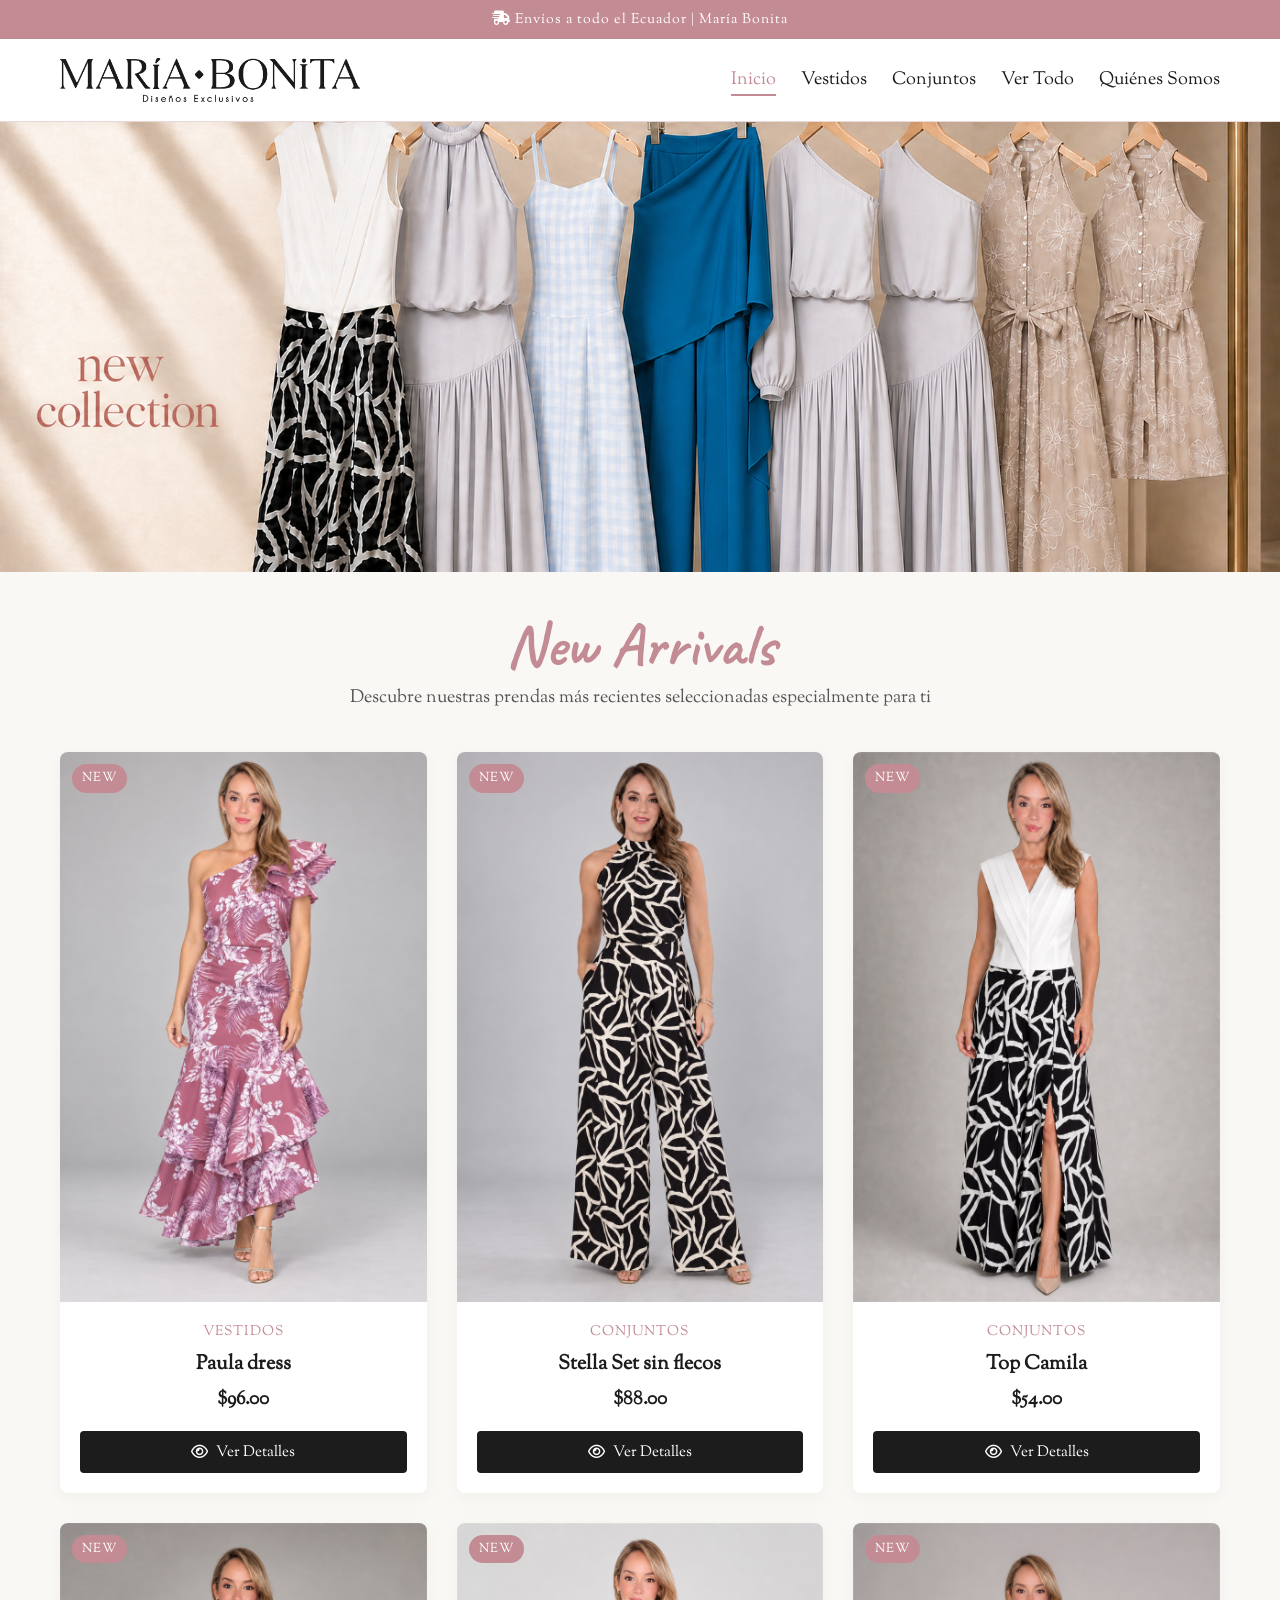
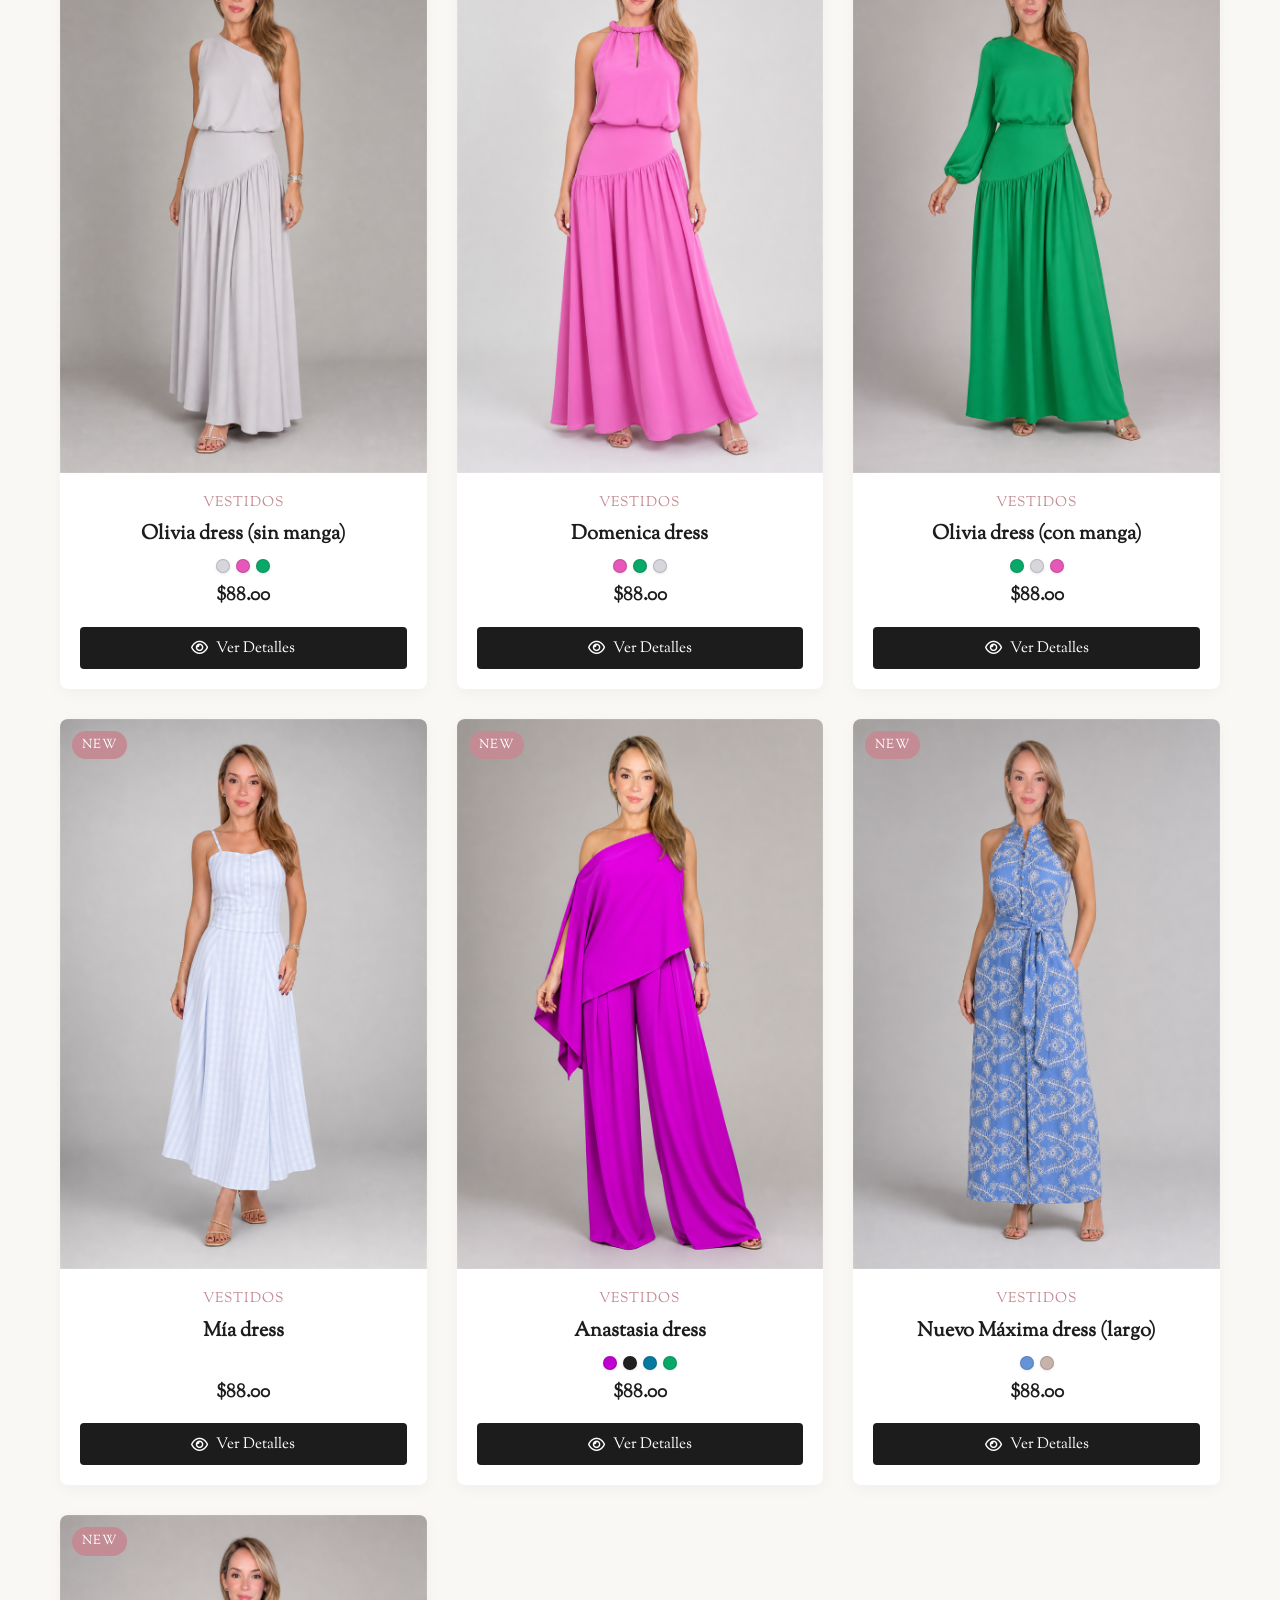
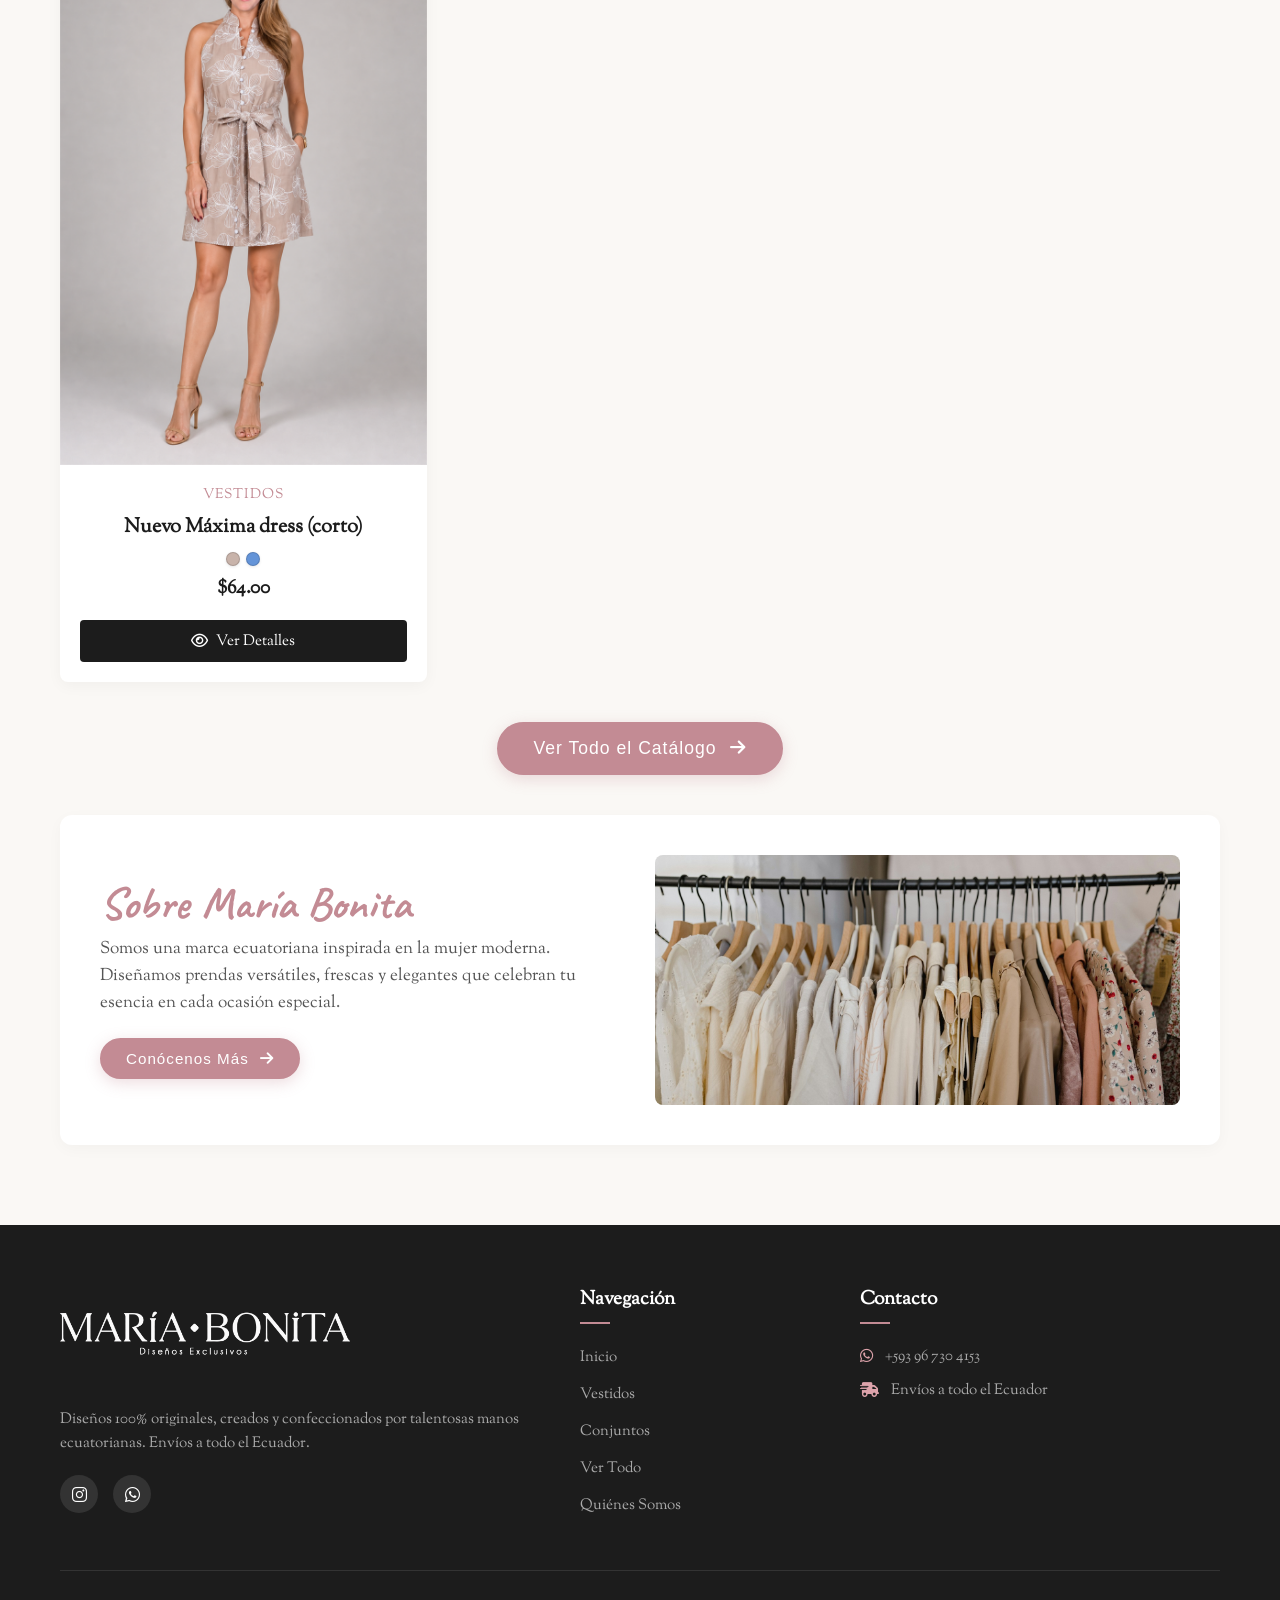
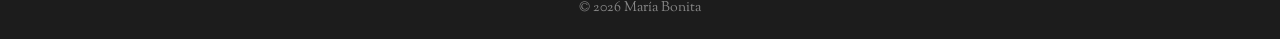
==== index.html @ 1fbcdc51 "Actualiza catalogo con nuevos modelos" ====
<!DOCTYPE html>
<html lang="es">
<head>
  <meta charset="UTF-8">
  <meta name="viewport" content="width=device-width, initial-scale=1.0">
  <title>María Bonita Ecuador | Vestidos y conjuntos exclusivos</title>
  <meta name="description" content="Descubre vestidos y conjuntos exclusivos de María Bonita, diseñados y elaborados en Ecuador. Explora el catálogo y consulta disponibilidad por WhatsApp.">
  <meta name="robots" content="index, follow, max-image-preview:large">
  <meta name="theme-color" content="#C38B94">
  <link rel="canonical" href="https://mariabonitaec.com/">
  <link rel="icon" type="image/png" href="Imagenes/favicon-maria-bonita.png">
  <link rel="apple-touch-icon" href="Imagenes/favicon-maria-bonita.png">
  <link rel="sitemap" type="application/xml" title="Sitemap" href="https://mariabonitaec.com/sitemap.xml">

  <!-- Vista previa al compartir el sitio -->
  <meta property="og:locale" content="es_EC">
  <meta property="og:type" content="website">
  <meta property="og:site_name" content="María Bonita">
  <meta property="og:title" content="María Bonita | Diseños exclusivos hechos en Ecuador">
  <meta property="og:description" content="Vestidos y conjuntos exclusivos para cada ocasión. Descubre la colección y consulta disponibilidad por WhatsApp.">
  <meta property="og:url" content="https://mariabonitaec.com/">
  <meta property="og:image" content="https://mariabonitaec.com/Imagenes/vista-previa-maria-bonita.png">
  <meta property="og:image:secure_url" content="https://mariabonitaec.com/Imagenes/vista-previa-maria-bonita.png">
  <meta property="og:image:type" content="image/png">
  <meta property="og:image:width" content="1200">
  <meta property="og:image:height" content="630">
  <meta property="og:image:alt" content="María Bonita — Diseños Exclusivos">

  <!-- Vista previa para X y plataformas compatibles con Twitter Cards -->
  <meta name="twitter:card" content="summary_large_image">
  <meta name="twitter:title" content="María Bonita | Diseños exclusivos hechos en Ecuador">
  <meta name="twitter:description" content="Vestidos y conjuntos exclusivos para cada ocasión. Descubre la colección y consulta disponibilidad por WhatsApp.">
  <meta name="twitter:image" content="https://mariabonitaec.com/Imagenes/vista-previa-maria-bonita.png">
  <meta name="twitter:image:alt" content="María Bonita — Diseños Exclusivos">

  <!-- Información de marca para buscadores -->
  <script type="application/ld+json">
  {
    "@context": "https://schema.org",
    "@type": "Organization",
    "name": "María Bonita",
    "alternateName": "María Bonita Ecuador",
    "url": "https://mariabonitaec.com/",
    "logo": {
      "@type": "ImageObject",
      "url": "https://mariabonitaec.com/Imagenes/Dise%C3%B1os/Logo%20y%20variante%20Maria%20Bonita-1.png",
      "contentUrl": "https://mariabonitaec.com/Imagenes/Dise%C3%B1os/Logo%20y%20variante%20Maria%20Bonita-1.png",
      "width": 5000,
      "height": 5000
    },
    "description": "Marca ecuatoriana de vestidos y conjuntos exclusivos, diseñados y elaborados en Ecuador.",
    "telephone": "+593967304153",
    "areaServed": {
      "@type": "Country",
      "name": "Ecuador"
    },
    "sameAs": [
      "https://www.instagram.com/maria_bonitaec/"
    ],
    "contactPoint": {
      "@type": "ContactPoint",
      "telephone": "+593967304153",
      "contactType": "customer service",
      "availableLanguage": "Spanish",
      "areaServed": "EC"
    }
  }
  </script>
  
  <!-- Tipografías de Google Fonts -->
  <link rel="preconnect" href="https://fonts.googleapis.com">
  <link rel="preconnect" href="https://fonts.gstatic.com" crossorigin>
  <link href="https://fonts.googleapis.com/css2?family=Caveat:wght@600;700&family=Sorts+Mill+Goudy:ital@0;1&display=swap" rel="stylesheet">
  
  <!-- FontAwesome para íconos -->
  <link rel="stylesheet" href="https://cdnjs.cloudflare.com/ajax/libs/font-awesome/6.4.0/css/all.min.css">

  <style>
    /* ===================================================
       1. VARIABLES Y ESTILOS BASE
       =================================================== */
    :root {
      --primary-pink: #C38B94;
      --secondary-pink: #DDA3AB;
      --light-pink: #F8ECEE;
      --bg-cream: #FAF8F5;
      --dark-text: #1C1C1C;
      --muted-text: #555555;
      --white: #FFFFFF;
      --border-color: #E8D8DA;
      
      --font-body: 'Sorts Mill Goudy', serif;
      --font-titles: 'Caveat', cursive;
      --font-nav: 'Sorts Mill Goudy', serif;
    }

    * {
      box-sizing: border-box;
      margin: 0;
      padding: 0;
    }

    body {
      font-family: var(--font-body);
      background-color: var(--bg-cream);
      color: var(--dark-text);
      line-height: 1.6;
      font-size: 17px;
    }

    a {
      text-decoration: none;
      color: inherit;
      transition: all 0.3s ease;
    }

    img {
      max-width: 100%;
      height: auto;
      display: block;
    }

    .container {
      max-width: 1200px;
      margin: 0 auto;
      padding: 0 20px;
    }

    /* ===================================================
       2. BARRA DE ANUNCIO SUPERIOR
       =================================================== */
    .top-bar {
      background-color: var(--primary-pink);
      color: var(--white);
      text-align: center;
      padding: 8px 15px;
      font-size: 0.9rem;
      letter-spacing: 1px;
    }

    /* ===================================================
       3. HEADER Y NAVEGACIÓN
       =================================================== */
    header {
      background-color: var(--white);
      border-bottom: 1px solid var(--border-color);
      position: sticky;
      top: 0;
      z-index: 1000;
      box-shadow: 0 2px 10px rgba(0,0,0,0.03);
    }

    .header-container {
      display: flex;
      justify-content: space-between;
      align-items: center;
      padding: 15px 20px;
    }

    .logo-container {
      display: flex;
      align-items: center;
      gap: 12px;
    }

    .logo {
      display: block;
      flex-shrink: 0;
      line-height: 0;
    }

    .header-logo-img {
      display: block;
      width: clamp(210px, 24vw, 300px);
      height: 52px;
      object-fit: contain;
      object-position: left center;
    }

    nav ul {
      display: flex;
      list-style: none;
      gap: 25px;
    }

    nav a {
      font-family: var(--font-nav);
      font-size: 1.1rem;
      font-weight: 500;
      color: var(--dark-text);
      position: relative;
      padding-bottom: 4px;
    }

    nav a:hover, nav a.active {
      color: var(--primary-pink);
    }

    nav a.active::after {
      content: '';
      position: absolute;
      bottom: 0;
      left: 0;
      width: 100%;
      height: 2px;
      background-color: var(--primary-pink);
    }

    .mobile-menu-btn {
      display: none;
      background: none;
      border: none;
      font-size: 1.5rem;
      color: var(--dark-text);
      cursor: pointer;
    }

    /* ===================================================
       4. HERO BANNER DE IMAGEN
       =================================================== */
    .hero-container {
      width: 100%;
      height: 450px;
      overflow: hidden;
      margin-bottom: 40px;
      background-color: #f4ece7;
      position: relative;
    }

    .hero-img {
      width: 100%;
      height: 100%;
      object-fit: cover;
      object-position: center;
      display: block;
    }

    /* ===================================================
       5. TITULOS DE SECCIÓN
       =================================================== */
    .section-header {
      text-align: center;
      margin-bottom: 40px;
    }

    .section-title {
      font-family: var(--font-titles);
      font-size: 3.8rem;
      font-weight: 700;
      color: var(--primary-pink);
      line-height: 1.1;
    }

    .section-subtitle {
      font-size: 1.1rem;
      color: var(--muted-text);
      margin-top: 5px;
    }

    /* ===================================================
       6. GRID DE PRODUCTOS Y TARJETAS
       =================================================== */
    .products-grid {
      display: grid;
      grid-template-columns: repeat(auto-fill, minmax(280px, 1fr));
      gap: 30px;
      margin-bottom: 40px;
    }

    .product-card {
      background-color: var(--white);
      border-radius: 8px;
      overflow: hidden;
      box-shadow: 0 4px 15px rgba(0,0,0,0.04);
      transition: transform 0.3s ease, box-shadow 0.3s ease;
      display: flex;
      flex-direction: column;
      position: relative;
      cursor: pointer;
    }

    .product-card:hover {
      transform: translateY(-6px);
      box-shadow: 0 8px 25px rgba(195,139,148,0.2);
    }

    .product-badge {
      position: absolute;
      top: 12px;
      left: 12px;
      background-color: var(--primary-pink);
      color: var(--white);
      font-size: 0.8rem;
      padding: 4px 10px;
      border-radius: 20px;
      text-transform: uppercase;
      letter-spacing: 1px;
      z-index: 2;
    }

    .product-img-wrap {
      width: 100%;
      height: auto;
      aspect-ratio: 2 / 3;
      overflow: hidden;
      background-color: #f2f2f2;
      position: relative;
    }

    .product-img-wrap img {
      width: 100%;
      height: 100%;
      object-fit: contain;
      transition: transform 0.5s ease;
    }

    .product-card:hover .product-img-wrap img {
      transform: scale(1.05);
    }

    .product-info {
      padding: 20px;
      text-align: center;
      display: flex;
      flex-direction: column;
      flex-grow: 1;
      justify-content: space-between;
    }

    .product-category {
      font-size: 0.85rem;
      color: var(--primary-pink);
      text-transform: uppercase;
      letter-spacing: 1px;
      margin-bottom: 5px;
    }

    .product-name {
      font-size: 1.25rem;
      font-weight: 600;
      color: var(--dark-text);
      margin-bottom: 4px;
    }

    /* Muestrario de colores en tarjeta */
    .card-color-swatches {
      display: flex;
      gap: 6px;
      justify-content: center;
      align-items: center;
      margin: 8px 0;
    }

    .card-swatch {
      width: 14px;
      height: 14px;
      border-radius: 50%;
      border: 1px solid rgba(0,0,0,0.15);
      display: inline-block;
      box-shadow: 0 1px 3px rgba(0,0,0,0.1);
    }

    .product-price {
      font-size: 1.2rem;
      font-weight: 700;
      color: var(--dark-text);
      margin-bottom: 15px;
    }

    .btn-buy {
      background-color: var(--dark-text);
      color: var(--white);
      border: none;
      padding: 10px 18px;
      border-radius: 4px;
      font-family: var(--font-body);
      font-size: 0.95rem;
      cursor: pointer;
      transition: background-color 0.3s ease;
      display: inline-flex;
      align-items: center;
      justify-content: center;
      gap: 8px;
    }

    .btn-buy:hover {
      background-color: var(--primary-pink);
    }

    .center-btn-wrap {
      text-align: center;
      margin: 30px 0 40px 0;
    }

    .btn-primary {
      display: inline-block;
      background-color: var(--primary-pink);
      color: var(--white);
      padding: 14px 35px;
      font-size: 1.1rem;
      border-radius: 30px;
      letter-spacing: 1px;
      box-shadow: 0 4px 15px rgba(195,139,148,0.3);
      cursor: pointer;
      border: 2px solid var(--primary-pink);
      transition: all 0.3s ease;
    }

    .btn-primary:hover {
      background-color: transparent;
      color: var(--primary-pink);
    }

    /* ===================================================
       7. MODAL DE PREVISTA DE PRODUCTO
       =================================================== */
    .modal {
      display: none;
      position: fixed;
      top: 0;
      left: 0;
      width: 100%;
      height: 100%;
      background-color: rgba(0, 0, 0, 0.7);
      z-index: 2000;
      justify-content: center;
      align-items: center;
      padding: 20px;
      overflow-y: auto;
    }

    .modal.active {
      display: flex;
    }

    body.modal-open {
      overflow: hidden;
    }

    .modal-content {
      background-color: var(--white);
      width: 100%;
      max-width: 900px;
      border-radius: 12px;
      overflow: hidden;
      position: relative;
      max-height: 90vh;
      display: flex;
      flex-direction: column;
      box-shadow: 0 10px 30px rgba(0,0,0,0.3);
    }

    .close-modal {
      position: absolute;
      top: 15px;
      right: 20px;
      font-size: 2rem;
      color: var(--dark-text);
      cursor: pointer;
      z-index: 10;
      background: rgba(255,255,255,0.8);
      width: 40px;
      height: 40px;
      border-radius: 50%;
      display: flex;
      align-items: center;
      justify-content: center;
    }

    .modal-body {
      display: grid;
      grid-template-columns: 1fr 1fr;
      overflow-y: auto;
      padding: 30px;
      gap: 30px;
    }

    .modal-gallery {
      display: flex;
      flex-direction: column;
      gap: 15px;
    }

    .modal-wa-btn {
      text-align: center;
      width: 100%;
    }

    .modal-wa-desktop {
      display: block;
    }

    .modal-wa-mobile {
      display: none;
      margin: 5px 0 20px;
    }

    .main-img-wrap {
      position: relative;
      width: 100%;
      height: auto;
      aspect-ratio: 2 / 3;
      background-color: #f2f2f2;
      border-radius: 8px;
      overflow: hidden;
    }

    .main-img-wrap img {
      width: 100%;
      height: 100%;
      object-fit: contain;
      user-select: none;
      -webkit-user-drag: none;
    }

    .main-img-wrap.swipe-enabled {
      cursor: grab;
      touch-action: pan-y;
    }

    .main-img-wrap.swipe-enabled:active {
      cursor: grabbing;
    }

    .nav-arrow {
      position: absolute;
      top: 50%;
      transform: translateY(-50%);
      background: rgba(255,255,255,0.8);
      border: none;
      width: 35px;
      height: 35px;
      border-radius: 50%;
      cursor: pointer;
      font-size: 1.1rem;
      display: flex;
      align-items: center;
      justify-content: center;
      transition: background 0.3s;
    }

    .nav-arrow:hover {
      background: var(--primary-pink);
      color: var(--white);
    }

    .nav-arrow.prev { left: 10px; }
    .nav-arrow.next { right: 10px; }

    .color-swatches {
      display: flex;
      flex-wrap: wrap;
      gap: 10px;
      margin: 15px 0;
    }

    #modal-desc {
      white-space: pre-line;
      line-height: 1.65;
    }

    .swatch {
      width: 32px;
      height: 32px;
      padding: 0;
      border-radius: 50%;
      border: 2px solid #ccc;
      cursor: pointer;
      transition: transform 0.2s, border-color 0.2s;
    }

    .swatch.active, .swatch:hover {
      transform: scale(1.15);
      border-color: var(--primary-pink);
    }

    .reel-box {
      margin-top: 20px;
      padding: 15px;
      background-color: var(--light-pink);
      border-radius: 8px;
    }

    .reel-box h4 {
      font-size: 1rem;
      margin-bottom: 12px;
      display: flex;
      align-items: center;
      gap: 8px;
      color: var(--primary-pink);
    }

    #modal-reel-container,
    #modal-reel-container .instagram-media {
      min-width: 0 !important;
      max-width: 100% !important;
      width: 100% !important;
    }

    /* ===================================================
       8. SECCIÓN QUIÉNES SOMOS (4 SECCIONES ALTERNADAS)
       =================================================== */
    .about-page-header {
      background-color: var(--light-pink);
      padding: 50px 20px;
      text-align: center;
      margin-bottom: 50px;
      border-radius: 8px;
    }

    .alternating-section {
      display: flex;
      gap: 50px;
      align-items: center;
      margin-bottom: 60px;
    }

    .alternating-section.reverse {
      flex-direction: row-reverse;
    }

    .alternating-text {
      flex: 1;
    }

    .alternating-text h2 {
      font-family: var(--font-titles);
      font-size: 3.2rem;
      color: var(--primary-pink);
      margin-bottom: 15px;
      line-height: 1;
    }

    .alternating-text p {
      color: var(--muted-text);
      font-size: 1.1rem;
      line-height: 1.7;
    }

    .alternating-image {
      flex: 1;
      border-radius: 8px;
      overflow: hidden;
      box-shadow: 0 10px 25px rgba(0,0,0,0.08);
    }

    .alternating-image img {
      width: 100%;
      height: 380px;
      object-fit: cover;
    }

    /* ===================================================
       9. PIE DE PÁGINA (FOOTER)
       =================================================== */
    footer {
      background-color: var(--dark-text);
      color: #E0E0E0;
      padding: 60px 0 20px 0;
      margin-top: 80px;
    }

    .footer-grid {
      display: grid;
      grid-template-columns: 2fr 1fr 1.5fr;
      gap: 40px;
      margin-bottom: 40px;
    }

    .footer-logo {
      display: inline-block;
      line-height: 0;
      margin-bottom: 15px;
    }

    .footer-logo img {
      display: block;
      width: min(290px, 100%);
      height: auto;
    }

    .footer-about p {
      color: #AAAAAA;
      font-size: 0.95rem;
      margin-bottom: 20px;
    }

    .social-links {
      display: flex;
      gap: 15px;
    }

    .social-links a {
      width: 38px;
      height: 38px;
      background-color: rgba(255,255,255,0.1);
      border-radius: 50%;
      display: flex;
      align-items: center;
      justify-content: center;
      color: var(--white);
    }

    .social-links a:hover {
      background-color: var(--primary-pink);
    }

    .footer-col h4 {
      font-family: var(--font-nav);
      color: var(--white);
      font-size: 1.2rem;
      margin-bottom: 20px;
      position: relative;
      padding-bottom: 8px;
    }

    .footer-col h4::after {
      content: '';
      position: absolute;
      bottom: 0;
      left: 0;
      width: 30px;
      height: 2px;
      background-color: var(--primary-pink);
    }

    .footer-col ul {
      list-style: none;
    }

    .footer-col ul li {
      margin-bottom: 10px;
    }

    .footer-col ul a {
      color: #AAAAAA;
      font-size: 0.95rem;
    }

    .footer-col ul a:hover {
      color: var(--secondary-pink);
      padding-left: 5px;
    }

    .contact-info li {
      display: flex;
      gap: 12px;
      color: #AAAAAA;
      font-size: 0.95rem;
      margin-bottom: 12px;
    }

    .contact-info i {
      color: var(--secondary-pink);
      margin-top: 4px;
    }

    .copyright {
      text-align: center;
      padding-top: 25px;
      border-top: 1px solid rgba(255,255,255,0.1);
      font-size: 0.9rem;
      color: #888888;
    }

    /* ===================================================
       10. SECCIONES VISTAS (SPA) Y RESPONSIVE
       =================================================== */
    .page-section {
      display: none;
    }

    .page-section.active {
      display: block;
      animation: fadeIn 0.4s ease;
    }

    @keyframes fadeIn {
      from { opacity: 0; transform: translateY(10px); }
      to { opacity: 1; transform: translateY(0); }
    }

    .filter-bar {
      display: flex;
      justify-content: center;
      gap: 15px;
      margin-bottom: 30px;
      flex-wrap: wrap;
    }

    .filter-btn {
      background: var(--white);
      border: 1px solid var(--border-color);
      padding: 8px 20px;
      border-radius: 20px;
      cursor: pointer;
      font-family: var(--font-body);
      font-size: 0.95rem;
      transition: all 0.3s;
    }

    .filter-btn.active, .filter-btn:hover {
      background-color: var(--primary-pink);
      color: var(--white);
      border-color: var(--primary-pink);
    }

    @media (max-width: 900px) {
      .footer-grid {
        grid-template-columns: 1fr 1fr;
      }
      .alternating-section, .alternating-section.reverse {
        flex-direction: column;
      }
      .modal-body {
        grid-template-columns: 1fr;
      }

      .modal-wa-desktop {
        display: none;
      }

      .modal-wa-mobile {
        display: block;
      }
    }

    @media (max-width: 768px) {
      .hero-container {
        height: clamp(260px, 72vw, 340px);
        margin-bottom: 30px;
      }

      .hero-img {
        object-position: left center;
      }

      .logo {
        max-width: calc(100vw - 105px);
      }

      .header-logo-img {
        width: min(230px, 100%);
        height: 44px;
      }

      nav {
        display: none;
        position: absolute;
        top: 100%;
        left: 0;
        width: 100%;
        background-color: var(--white);
        box-shadow: 0 10px 20px rgba(0,0,0,0.1);
        padding: 20px 0;
      }

      nav.open {
        display: block;
      }

      nav ul {
        flex-direction: column;
        align-items: center;
        gap: 15px;
      }

      .mobile-menu-btn {
        display: block;
      }

      .footer-grid {
        grid-template-columns: 1fr;
      }

      .section-title {
        font-size: 2.7rem;
      }

      .section-header {
        margin-bottom: 25px;
      }

      .products-grid {
        grid-template-columns: repeat(2, minmax(0, 1fr));
        gap: 12px;
      }

      .product-info {
        padding: 12px;
      }

      .product-category {
        font-size: 0.72rem;
      }

      .product-name,
      .product-price {
        font-size: 1rem;
      }

      .btn-buy {
        padding: 9px 6px;
        font-size: 0.82rem;
      }

      .modal {
        align-items: flex-start;
        padding: 0;
      }

      .modal-content {
        min-height: 100%;
        max-height: none;
        border-radius: 0;
      }

      .modal-body {
        padding: 58px 16px 28px;
        gap: 22px;
        overflow-y: visible;
      }

      .close-modal {
        position: fixed;
        top: 10px;
        right: 12px;
      }

      .reel-box {
        padding: 10px;
      }
    }

    @media (max-width: 360px) {
      .products-grid {
        grid-template-columns: 1fr;
      }
    }
  </style>
</head>
<body>

  <!-- BARRA DE ANUNCIO SUPERIOR -->
  <div class="top-bar">
    <p><i class="fa-solid fa-truck-fast"></i> Envíos a todo el Ecuador | María Bonita</p>
  </div>

  <!-- HEADER CON LOGO Y NAVEGACIÓN -->
  <header>
    <div class="container header-container">
      <div class="logo-container">
        <a href="#" onclick="showSection('inicio'); return false;" class="logo">
          <img src="Imagenes/Diseños/Logo y variante Maria Bonita-14.png" alt="María Bonita — Diseños Exclusivos" class="header-logo-img">
        </a>
      </div>

      <button class="mobile-menu-btn" onclick="toggleMenu()">
        <i class="fa-solid fa-bars"></i>
      </button>

      <nav id="navbar">
        <ul>
          <li><a href="#inicio" onclick="showSection('inicio')" id="nav-inicio" class="active">Inicio</a></li>
          <li><a href="#vestidos" onclick="showSection('vestidos')" id="nav-vestidos">Vestidos</a></li>
          <li><a href="#conjuntos" onclick="showSection('conjuntos')" id="nav-conjuntos">Conjuntos</a></li>
          <li><a href="#vertodo" onclick="showSection('vertodo')" id="nav-vertodo">Ver Todo</a></li>
          <li><a href="#quienes-somos" onclick="showSection('quienes-somos')" id="nav-quienes-somos">Quiénes Somos</a></li>
        </ul>
      </nav>
    </div>
  </header>

  <!-- ===================================================
       SECCIÓN 1: INICIO (HOME)
       =================================================== -->
  <section id="inicio" class="page-section active">
    
    <!-- BANNER PRINCIPAL DE LA NUEVA COLECCIÓN -->
    <div class="hero-container">
      <img src="Imagenes/banner.png" alt="Nueva colección de María Bonita" id="hero-banner" class="hero-img" fetchpriority="high">
    </div>

    <div class="container">
      
      <!-- SECCIÓN NEW ARRIVALS -->
      <div class="section-header">
        <h2 class="section-title">New Arrivals</h2>
        <p class="section-subtitle">Descubre nuestras prendas más recientes seleccionadas especialmente para ti</p>
      </div>

      <div class="products-grid" id="new-arrivals-grid">
        <!-- Carga dinámica -->
      </div>

      <!-- BOTÓN VER TODO -->
      <div class="center-btn-wrap">
        <button onclick="showSection('vertodo')" class="btn-primary">
          Ver Todo el Catálogo <i class="fa-solid fa-arrow-right" style="margin-left:8px;"></i>
        </button>
      </div>

      <!-- PREVIEW DE QUIÉNES SOMOS EN EL INICIO -->
      <div style="background-color: var(--white); border-radius: 12px; padding: 40px; margin: 40px 0 60px 0; box-shadow: 0 4px 15px rgba(0,0,0,0.03); display: flex; align-items: center; gap: 30px; flex-wrap: wrap;">
        <div style="flex: 1; min-width: 280px;">
          <h3 style="font-family: var(--font-titles); font-size: 2.8rem; color: var(--primary-pink); margin-bottom: 10px; line-height: 1;">Sobre María Bonita</h3>
          <p style="color: var(--muted-text); margin-bottom: 20px;">
            Somos una marca ecuatoriana inspirada en la mujer moderna. Diseñamos prendas versátiles, frescas y elegantes que celebran tu esencia en cada ocasión especial.
          </p>
          <button onclick="showSection('quienes-somos')" class="btn-primary" style="padding: 10px 24px; font-size: 0.95rem;">
            Conócenos Más <i class="fa-solid fa-arrow-right" style="margin-left: 6px;"></i>
          </button>
        </div>
        <div style="flex: 1; min-width: 280px; max-height: 250px; overflow: hidden; border-radius: 8px;">
          <img src="Imagenes/recursos/sobre-maria-bonita.jpg" alt="Sobre María Bonita" style="width: 100%; height: 100%; object-fit: cover;">
        </div>
      </div>

    </div>
  </section>

  <!-- ===================================================
       SECCIÓN 2: VESTIDOS
       =================================================== -->
  <section id="vestidos" class="page-section">
    <div class="container" style="padding-top: 40px;">
      <div class="section-header">
        <h2 class="section-title">Colección de Vestidos</h2>
        <p class="section-subtitle">Explora nuestros modelos de vestidos para toda ocasión</p>
      </div>

      <div class="products-grid" id="vestidos-grid">
        <!-- Carga dinámica -->
      </div>
    </div>
  </section>

  <!-- ===================================================
       SECCIÓN 3: CONJUNTOS
       =================================================== -->
  <section id="conjuntos" class="page-section">
    <div class="container" style="padding-top: 40px;">
      <div class="section-header">
        <h2 class="section-title">Nuestros Conjuntos</h2>
        <p class="section-subtitle">Sets de dos piezas perfectos para lucir combinada y chic</p>
      </div>

      <div class="products-grid" id="conjuntos-grid">
        <!-- Carga dinámica -->
      </div>
    </div>
  </section>

  <!-- ===================================================
       SECCIÓN 4: VER TODO
       =================================================== -->
  <section id="vertodo" class="page-section">
    <div class="container" style="padding-top: 40px;">
      <div class="section-header">
        <h2 class="section-title">Catálogo Completo</h2>
        <p class="section-subtitle">Todas nuestras creaciones en un solo lugar</p>
      </div>

      <div class="filter-bar">
        <button id="filter-todos" class="filter-btn active" onclick="filterCatalog('todos', this)"></button>
        <button id="filter-vestidos" class="filter-btn" onclick="filterCatalog('vestidos', this)"></button>
        <button id="filter-conjuntos" class="filter-btn" onclick="filterCatalog('conjuntos', this)"></button>
      </div>

      <div class="products-grid" id="vertodo-grid">
        <!-- Carga dinámica -->
      </div>
    </div>
  </section>

  <!-- ===================================================
       SECCIÓN 5: QUIÉNES SOMOS (4 SECCIONES ALTERNADAS)
       =================================================== -->
  <section id="quienes-somos" class="page-section">
    <div class="container" style="padding-top: 40px;">
      <div class="about-page-header">
        <h2 class="section-title">Quiénes Somos</h2>
        <p style="max-width: 700px; margin: 15px auto 0 auto; color: var(--muted-text);">
          Conoce la historia de María Bonita, desde sus inicios hasta su renacer digital.
        </p>
      </div>

      <!-- SECCIÓN 1: Texto Izquierda, Imagen Derecha -->
      <div class="alternating-section">
        <div class="alternating-text">
          <h2>Cómo empezó todo</h2>
          <p>
            Para María Fernanda, fundadora de la marca, la moda nunca fue solo un pasatiempo; siempre fue una verdadera vocación. Desde muy pequeña, demostró tener un ojo clínico para el estilo, comenzando su camino emprendedor creando diseños personalizados. Su excelente gusto y dedicación hicieron que rápidamente destacara, sembrando la semilla de lo que pronto se convertiría en su gran sueño.
          </p>
        </div>
        <div class="alternating-image">
          <img src="Imagenes/recursos/como-empezo-todo.jpg" alt="Cómo empezó todo">
        </div>
      </div>

      <!-- SECCIÓN 2: Imagen Izquierda, Texto Derecha -->
      <div class="alternating-section reverse">
        <div class="alternating-text">
          <h2>El nacimiento de un sueño (2006)</h2>
          <p>
            Gracias a la excelente acogida de sus primeras clientas, en el año 2006 María Fernanda decidió dar el gran salto y crear su propia marca: María Bonita. Abrió su propio taller, contrató a un equipo de modistas excepcionales y comenzó a dar vida a sus ideas. Cada modelo era diseñado exclusivamente por ella y elaborado con orgullo por mujeres ecuatorianas. El éxito no se hizo esperar, y las prendas de María Bonita llegaron a exhibirse y venderse en diferentes tiendas de los principales centros comerciales.
          </p>
        </div>
        <div class="alternating-image">
          <img src="Imagenes/recursos/nacimiento-de-un-sueno.jpg" alt="El nacimiento de un sueño">
        </div>
      </div>

      <!-- SECCIÓN 3: Texto Izquierda, Imagen Derecha -->
      <div class="alternating-section">
        <div class="alternating-text">
          <h2>Una pausa por amor (2010)</h2>
          <p>
            El negocio florecía, pero en 2010 la vida le presentó a María Fernanda un nuevo y hermoso reto: el embarazo de su tercer hijo. Priorizando a su familia, tomó la valiente decisión de cerrar temporalmente las puertas de María Bonita para dedicarse de lleno a la maternidad. Sin embargo, su pasión por el diseño y las telas nunca desapareció; simplemente se quedó en pausa, esperando el momento adecuado para volver a brillar.
          </p>
        </div>
        <div class="alternating-image">
          <img src="Imagenes/recursos/una-pausa-por-amor.jpg" alt="Una pausa por amor">
        </div>
      </div>

      <!-- SECCIÓN 4: Imagen Izquierda, Texto Derecha -->
      <div class="alternating-section reverse">
        <div class="alternating-text">
          <h2>El renacer digital (2021)</h2>
          <p>
            Dicen que lo que se hace con amor nunca se olvida. Después de poco más de una década, en 2021, el llamado de la moda fue más fuerte que nunca. María Fernanda decidió reabrir María Bonita, adaptándose a los nuevos tiempos y relanzando la marca como una tienda 100% online.
          </p>
          <p style="margin-top: 15px;">
            Hoy, a pesar de los años de pausa y la evolución hacia el mundo digital, nuestra esencia sigue siendo exactamente la misma. Cada vestido, blusa y conjunto se sigue produciendo con el mismo amor del primer día, ofreciendo diseños 100% originales y elaborados por manos ecuatorianas.
          </p>
        </div>
        <div class="alternating-image">
          <img src="Imagenes/recursos/renacer-digital.jpg" alt="El renacer digital">
        </div>
      </div>

      <!-- PÁRRAFO PEQUEÑO CENTRADO AL FINAL DE QUIÉNES SOMOS -->
      <div style="text-align: center; margin: 50px auto 20px auto; max-width: 650px;">
        <p style="font-size: 1.15rem; color: var(--muted-text); font-style: italic; line-height: 1.8;">
          En María Bonita, no solo creamos diseños; creamos piezas llenas de historia, resiliencia y amor para que te sientas hermosa todos los días. ¡Gracias por ser parte de nuestro nuevo capítulo!
        </p>
      </div>

    </div>
  </section>

  <!-- ===================================================
       MODAL POPUP DE PREVISTA DE PRODUCTO
       =================================================== -->
  <div id="product-modal" class="modal" onclick="closeModalOnOuterClick(event)">
    <div class="modal-content">
      <span class="close-modal" onclick="closeModal()">&times;</span>
      <div class="modal-body">
        
        <!-- Galería de imágenes e interacción -->
        <div class="modal-gallery">
          <div class="main-img-wrap">
            <button class="nav-arrow prev" onclick="navigateImage(-1)"><i class="fa-solid fa-chevron-left"></i></button>
            <img id="modal-main-img" src="" alt="Producto" draggable="false">
            <button class="nav-arrow next" onclick="navigateImage(1)"><i class="fa-solid fa-chevron-right"></i></button>
          </div>
          <a href="#" target="_blank" rel="noopener noreferrer" class="btn-primary modal-wa-btn modal-wa-desktop">
            <i class="fa-brands fa-whatsapp"></i> Consultar Disponibilidad
          </a>
        </div>

        <!-- Información detallada del producto -->
        <div class="modal-details">
          <h2 id="modal-title" style="font-size: 2rem; color: var(--dark-text);"></h2>
          <div id="modal-price" style="font-size: 1.5rem; font-weight: bold; color: var(--primary-pink); margin: 10px 0;"></div>
          <p id="modal-desc" style="color: var(--muted-text); margin-bottom: 15px;"></p>

          <!-- Variantes de Color -->
          <div id="modal-colors-wrap" style="display: none;">
            <strong style="font-size: 0.95rem;">Colores disponibles:</strong>
            <div id="modal-swatches" class="color-swatches"></div>
          </div>

          <a href="#" target="_blank" rel="noopener noreferrer" class="btn-primary modal-wa-btn modal-wa-mobile">
            <i class="fa-brands fa-whatsapp"></i> Consultar Disponibilidad
          </a>

          <!-- Instagram Reel Integrado en Modal -->
          <div id="modal-reel-box" class="reel-box" style="display: none;">
            <h4><i class="fa-brands fa-instagram"></i> Ver este modelo en Instagram Reel</h4>
            <div id="modal-reel-container" style="display: flex; justify-content: center; width: 100%;">
              <blockquote class="instagram-media" data-instgrm-permalink="https://www.instagram.com/reel/DWm9y86OJ38/?utm_source=ig_embed&amp;utm_campaign=loading" data-instgrm-version="14" style=" background:#FFF; border:0; border-radius:3px; box-shadow:0 0 1px 0 rgba(0,0,0,0.5),0 1px 10px 0 rgba(0,0,0,0.15); margin: 1px; max-width:540px; min-width:326px; padding:0; width:99.375%; width:-webkit-calc(100% - 2px); width:calc(100% - 2px);"><div style="padding:16px;"> <a href="https://www.instagram.com/reel/DWm9y86OJ38/?utm_source=ig_embed&amp;utm_campaign=loading" style=" background:#FFFFFF; line-height:0; padding:0 0; text-align:center; text-decoration:none; width:100%;" target="_blank"> <div style=" display: flex; flex-direction: row; align-items: center;"> <div style="background-color: #F4F4F4; border-radius: 50%; flex-grow: 0; height: 40px; margin-right: 14px; width: 40px;"></div> <div style="display: flex; flex-direction: column; flex-grow: 1; justify-content: center;"> <div style=" background-color: #F4F4F4; border-radius: 4px; flex-grow: 0; height: 14px; margin-bottom: 6px; width: 100px;"></div> <div style=" background-color: #F4F4F4; border-radius: 4px; flex-grow: 0; height: 14px; width: 60px;"></div></div></div><div style="padding: 19% 0;"></div> <div style="display:block; height:50px; margin:0 auto 12px; width:50px;"><svg width="50px" height="50px" viewBox="0 0 60 60" version="1.1" xmlns="https://www.w3.org/2000/svg" xmlns:xlink="https://www.w3.org/1999/xlink"><g stroke="none" stroke-width="1" fill="none" fill-rule="evenodd"><g transform="translate(-511.000000, -20.000000)" fill="#000000"><g><path d="M556.869,30.41 C554.814,30.41 553.148,32.076 553.148,34.131 C553.148,36.186 554.814,37.852 556.869,37.852 C558.924,37.852 560.59,36.186 560.59,34.131 C560.59,32.076 558.924,30.41 556.869,30.41 M541,60.657 C535.114,60.657 530.342,55.887 530.342,50 C530.342,44.114 535.114,39.342 541,39.342 C546.887,39.342 551.658,44.114 551.658,50 C551.658,55.887 546.887,60.657 541,60.657 M541,33.886 C532.1,33.886 524.886,41.1 524.886,50 C524.886,58.899 532.1,66.113 541,66.113 C549.9,66.113 557.115,58.899 557.115,50 C557.115,41.1 549.9,33.886 541,33.886 M565.378,62.101 C565.244,65.022 564.756,66.606 564.346,67.663 C563.803,69.06 563.154,70.057 562.106,71.106 C561.058,72.155 560.06,72.803 558.662,73.347 C557.607,73.757 556.021,74.244 553.102,74.378 C549.944,74.521 548.997,74.552 541,74.552 C533.003,74.552 532.056,74.521 528.898,74.378 C525.979,74.244 524.393,73.757 523.338,73.347 C521.94,72.803 520.942,72.155 519.894,71.106 C518.846,70.057 518.197,69.06 517.654,67.663 C517.244,66.606 516.755,65.022 516.623,62.101 C516.479,58.943 516.448,57.996 516.448,50 C516.448,42.003 516.479,41.056 516.623,37.899 C516.755,34.978 517.244,33.391 517.654,32.338 C518.197,30.938 518.846,29.942 519.894,28.894 C520.942,27.846 521.94,27.196 523.338,26.654 C524.393,26.244 525.979,25.756 528.898,25.623 C532.057,25.479 533.004,25.448 541,25.448 C548.997,25.448 549.943,25.479 553.102,25.623 C556.021,25.756 557.607,26.244 558.662,26.654 C560.06,27.196 561.058,27.846 562.106,28.894 C563.154,29.942 563.803,30.938 564.346,32.338 C564.756,33.391 565.244,34.978 565.378,37.899 C565.522,41.056 565.552,42.003 565.552,50 C565.552,57.996 565.522,58.943 565.378,62.101 M570.82,37.631 C570.674,34.438 570.167,32.258 569.425,30.349 C568.659,28.377 567.633,26.702 565.965,25.035 C564.297,23.368 562.623,22.342 560.652,21.575 C558.743,20.834 556.562,20.326 553.369,20.18 C550.169,20.033 549.148,20 541,20 C532.853,20 531.831,20.033 528.631,20.18 C525.438,20.326 523.257,20.834 521.349,21.575 C519.376,22.342 517.703,23.368 516.035,25.035 C514.368,26.702 513.342,28.377 512.574,30.349 C511.834,32.258 511.326,34.438 511.181,37.631 C511.035,40.831 511,41.851 511,50 C511,58.147 511.035,59.17 511.181,62.369 C511.326,65.562 511.834,67.743 512.574,69.651 C513.342,71.625 514.368,73.296 516.035,74.965 C517.703,76.634 519.376,77.658 521.349,78.425 C523.257,79.167 525.438,79.673 528.631,79.82 C531.831,79.965 532.853,80.001 541,80.001 C549.148,80.001 550.169,79.965 553.369,79.82 C556.562,79.673 558.743,79.167 560.652,78.425 C562.623,77.658 564.297,76.634 565.965,74.965 C567.633,73.296 568.659,71.625 569.425,69.651 C570.167,67.743 570.674,65.562 570.82,62.369 C570.966,59.17 571,58.147 571,50 C571,41.851 570.966,40.831 570.82,37.631"></path></g></g></g></svg></div><div style="padding-top: 8px;"> <div style=" color:#3897f0; font-family:Arial,sans-serif; font-size:14px; font-style:normal; font-weight:550; line-height:18px;">Ver esta publicación en Instagram</div></div><div style="padding: 12.5% 0;"></div> <div style="display: flex; flex-direction: row; margin-bottom: 14px; align-items: center;"><div> <div style="background-color: #F4F4F4; border-radius: 50%; height: 12.5px; width: 12.5px; transform: translateX(0px) translateY(7px);"></div> <div style="background-color: #F4F4F4; height: 12.5px; transform: rotate(-45deg) translateX(3px) translateY(1px); width: 12.5px; flex-grow: 0; margin-right: 14px; margin-left: 2px;"></div> <div style="background-color: #F4F4F4; border-radius: 50%; height: 12.5px; width: 12.5px; transform: translateX(9px) translateY(-18px);"></div></div><div style="margin-left: 8px;"> <div style=" background-color: #F4F4F4; border-radius: 50%; flex-grow: 0; height: 20px; width: 20px;"></div> <div style=" width: 0; height: 0; border-top: 2px solid transparent; border-left: 6px solid #f4f4f4; border-bottom: 2px solid transparent; transform: translateX(16px) translateY(-4px) rotate(30deg)"></div></div><div style="margin-left: auto;"> <div style=" width: 0px; border-top: 8px solid #F4F4F4; border-right: 8px solid transparent; transform: translateY(16px);"></div> <div style=" background-color: #F4F4F4; flex-grow: 0; height: 12px; width: 16px; transform: translateY(-4px);"></div> <div style=" width: 0; height: 0; border-top: 8px solid #F4F4F4; border-left: 8px solid transparent; transform: translateY(-4px) translateX(8px);"></div></div></div> <div style="display: flex; flex-direction: column; flex-grow: 1; justify-content: center; margin-bottom: 24px;"> <div style=" background-color: #F4F4F4; border-radius: 4px; flex-grow: 0; height: 14px; margin-bottom: 6px; width: 224px;"></div> <div style=" background-color: #F4F4F4; border-radius: 4px; flex-grow: 0; height: 14px; width: 144px;"></div></div></a><p style=" color:#c9c8cd; font-family:Arial,sans-serif; font-size:14px; line-height:17px; margin-bottom:0; margin-top:8px; overflow:hidden; padding:8px 0 7px; text-align:center; text-overflow:ellipsis; white-space:nowrap;"><a href="https://www.instagram.com/reel/DWm9y86OJ38/?utm_source=ig_embed&amp;utm_campaign=loading" style=" color:#c9c8cd; font-family:Arial,sans-serif; font-size:14px; font-style:normal; font-weight:normal; line-height:17px; text-decoration:none;" target="_blank">Una publicación compartida por M A R I A  B O N I T A (@maria_bonitaec)</a></p></div></blockquote>
            </div>
          </div>

        </div>

      </div>
    </div>
  </div>

  <!-- Script embed de Instagram -->
  <script async src="//www.instagram.com/embed.js"></script>

  <!-- ===================================================
       PIE DE PÁGINA (FOOTER)
       =================================================== -->
  <footer>
    <div class="container">
      <div class="footer-grid">
        <div class="footer-about">
          <a href="#" onclick="showSection('inicio'); return false;" class="footer-logo" aria-label="Volver al inicio">
            <img src="Imagenes/Diseños/Logo y variante Maria Bonita-17.png" alt="María Bonita — Diseños Exclusivos">
          </a>
          <p>Diseños 100% originales, creados y confeccionados por talentosas manos ecuatorianas. Envíos a todo el Ecuador.</p>
          <div class="social-links">
            <a href="https://www.instagram.com/maria_bonitaec?utm_source=ig_web_button_share_sheet&amp;igsh=ZDNlZDc0MzIxNw==" target="_blank" rel="noopener noreferrer" aria-label="Instagram de María Bonita"><i class="fa-brands fa-instagram"></i></a>
            <a href="https://wa.me/message/B33WXGKMK6MZC1" target="_blank" rel="noopener noreferrer" aria-label="WhatsApp de María Bonita"><i class="fa-brands fa-whatsapp"></i></a>
          </div>
        </div>

        <div class="footer-col">
          <h4>Navegación</h4>
          <ul>
            <li><a href="#inicio" onclick="showSection('inicio')">Inicio</a></li>
            <li><a href="#vestidos" onclick="showSection('vestidos')">Vestidos</a></li>
            <li><a href="#conjuntos" onclick="showSection('conjuntos')">Conjuntos</a></li>
            <li><a href="#vertodo" onclick="showSection('vertodo')">Ver Todo</a></li>
            <li><a href="#quienes-somos" onclick="showSection('quienes-somos')">Quiénes Somos</a></li>
          </ul>
        </div>

        <div class="footer-col">
          <h4>Contacto</h4>
          <ul class="contact-info">
            <li><i class="fa-brands fa-whatsapp"></i> <span>+593 96 730 4153</span></li>
            <li><i class="fa-solid fa-truck-fast"></i> <span>Envíos a todo el Ecuador</span></li>
          </ul>
        </div>
      </div>

      <div class="copyright">
        <p>&copy; 2026 María Bonita</p>
      </div>
    </div>
  </footer>

  <!-- ===================================================
       LÓGICA JAVASCRIPT
       =================================================== -->
  <script>
    const WHATSAPP_NUMBER = "593967304153";

    /* BASE DE DATOS CON VESTIDOS/CONJUNTOS CON COLORES Y REELS */
    const productos = [
      {
        id: 1,
        nombre: "Xaviera set",
        categoria: "conjuntos",
        precio: 88.00,
        imagen: "Imagenes/Xaviera set.png",
        esNewArrival: false,
        descripcion: "Set de dos piezas, pantalón palazzo con detalle de bolsillos y blusa asimétrica off shoulder con detalle de una manga, puño y botones forrados. ¡Una belleza!\n\nDisponible en azul petróleo, un tono oscuro y profundo que combina azul y verde, evocando el fondo marino: sofisticado y elegante.\n\nIdeal para eventos semiformales; puedes usarlo junto o por separado y armar looks diferentes.",
        reel: "https://www.instagram.com/reel/DXc0bBWugDs",
        colores: []
      },
      {
        id: 2,
        nombre: "Perfect set",
        categoria: "conjuntos",
        precio: 88.00,
        imagen: "Imagenes/Perfect set.png",
        esNewArrival: false,
        descripcion: "Set de lino con pantalón palazzo y camisa con bolsillos.\n\nEs un set perfecto para tu día a día: úsalo con tacos o tenis, en eventos casuales y semiformales.",
        reel: "https://www.instagram.com/reel/DUWqAoBjgaG",
        colores: []
      },
      {
        id: 3,
        nombre: "Romina set",
        categoria: "conjuntos",
        precio: 88.00,
        imagen: "Imagenes/Romina set.png",
        esNewArrival: false,
        descripcion: "Set de dos piezas en cashmere, fibra natural excepcionalmente suave y ligera, ideal para eventos semiformales y casuales, combinable con piezas de otras texturas y colores.\n\nJuega con los accesorios y logra looks increíbles.\n\nDisponible en color verde militar y beige.",
        reel: "https://www.instagram.com/reel/DTbXA01jmSX",
        colores: []
      },
      {
        id: 4,
        nombre: "Mía dress",
        categoria: "vestidos",
        precio: 88.00,
        imagen: "Imagenes/Mía dress.png",
        esNewArrival: true,
        ordenNew: 7,
        descripcion: "",
        reel: "https://www.instagram.com/reel/DbJgmPaRbrX",
        colores: []
      },
      {
        id: 5,
        nombre: "Catalina dress",
        categoria: "vestidos",
        precio: 88.00,
        imagen: "Imagenes/Catalina dress rosado.png",
        esNewArrival: false,
        descripcion: "Vestido de lino de dos piezas, top forrado con cierre posterior y falda amplia con bolsillos y cinturón.\n\nDisponible en rosado, negro y blanco.",
        reel: "https://www.instagram.com/reel/DKstMiuM3AJ",
        colores: [
          { nombre: "Rosado", hex: "#D99AA5", imagenes: ["Imagenes/Catalina dress rosado.png"] },
          { nombre: "Negro", hex: "#202020", imagenes: ["Imagenes/Catalina dress negro.png"] },
          { nombre: "Blanco", hex: "#FFFFFF", imagenes: ["Imagenes/Catalina dress blanco.png"] }
        ]
      },
      {
        id: 6,
        nombre: "Florencia dress",
        categoria: "vestidos",
        precio: 88.00,
        imagen: "Imagenes/Florencia Dress.png",
        esNewArrival: false,
        descripcion: "Perfecto para un matrimonio en la playa, una hacienda o un evento de tarde-noche en la ciudad. También es ideal para una graduación o una fiesta semiformal.",
        reel: "https://www.instagram.com/reel/C_tsJXZsGp8",
        colores: []
      },
      {
        id: 7,
        nombre: "Maxima dress",
        categoria: "vestidos",
        precio: 88.00,
        imagen: "Imagenes/Maxima dress verde.png",
        esNewArrival: false,
        descripcion: "Vestido camisero midi en lino bordado con cuello Mao, detalles de botones de perlas, mangas 3/4, bolsillos y cinturón que ajusta la cintura, dando un look delicado y elegante.\n\nDisponible en color menta y negro.",
        reel: "https://www.instagram.com/reel/DX5Mg-gOnuQ",
        colores: [
          { nombre: "Menta", hex: "#8FB6A1", imagenes: ["Imagenes/Maxima dress verde.png"] },
          { nombre: "Negro", hex: "#202020", imagenes: ["Imagenes/Maxima dress negro.png"] }
        ]
      },
      {
        id: 8,
        nombre: "Charlotte dress",
        categoria: "vestidos",
        precio: 96.00,
        imagen: "Imagenes/Charlotte dress.png",
        esNewArrival: false,
        descripcion: "Vestido de dos piezas de lino y algodón, corte asimétrico y detalles de vuelos. No es cualquier vuelo: está forrado con un material que le da cuerpo al detalle. La falda también es forrada, con vuelos que salen de la pretina y se abren en media pierna hasta abajo, dándole la vuelta a todo el vestido.",
        reel: "https://www.instagram.com/reel/DUHUqdbjukA",
        colores: []
      },
      {
        id: 9,
        nombre: "Leticia dress",
        categoria: "vestidos",
        precio: 64.00,
        imagen: "Imagenes/Leticia dress.png",
        esNewArrival: false,
        descripcion: "Vestido cruzado perfecto para ajustarlo a tu cuerpo, con detalles en las mangas que le dan un toque único, elegante y femenino.\n\nIdeal para eventos semiformales, fiestas de trabajo, reuniones entre amigas, fiestas familiares y esa fiestita para la que no sabes qué ponerte.",
        reel: "https://www.instagram.com/reel/DSV6V5DjiHV",
        colores: []
      },
      {
        id: 10,
        nombre: "Denim dress",
        categoria: "vestidos",
        precio: 96.00,
        imagen: "Imagenes/Denim Dress.png",
        imagenes: ["Imagenes/Denim Dress.png", "Imagenes/Denim dress2.png"],
        esNewArrival: false,
        descripcion: "Vestido denim de dos piezas: camisa, falda amplia con bolsillos y cinturón. Un look de mezclilla completo, una tendencia clásica para todos los cuerpos y una pieza versátil y básica en tu armario.\n\nPuedes usarlo con distintas piezas y combinarlo con accesorios de muchos colores.",
        reel: "https://www.instagram.com/reel/DJK2KRxxo56",
        colores: []
      },
      {
        id: 11,
        nombre: "Helena dress",
        categoria: "vestidos",
        precio: 88.00,
        imagen: "Imagenes/Helena dress.png",
        esNewArrival: false,
        descripcion: "El color del año: blanco cálido y sutil, que evoca tranquilidad, paz y minimalismo.\n\nChaleco y falda en cortes amplios, con detalle de bolsillos en crepe suizo color Cloud Dancer. Lo hemos combinado con nuestro top spandex, perfecto para todo.",
        reel: "https://www.instagram.com/reel/DUwSr-_jqql",
        colores: []
      },
      {
        id: 12,
        nombre: "Milena dress",
        categoria: "vestidos",
        precio: 88.00,
        imagen: "Imagenes/Milena dress rojo.png",
        esNewArrival: false,
        descripcion: "Tres opciones de vestidos largos y fluidos one shoulder de dos piezas. Puede usarse junto o por separado; tiene dos vuelos que le dan mucho movimiento y una abertura espectacular, pero discreta, en la pierna.\n\nDisponible en palo de rosa, burdeos y negro.",
        reel: "https://www.instagram.com/reel/DWm9y86OJ38",
        colores: [
          { nombre: "Burdeos", hex: "#7D1F2D", imagenes: ["Imagenes/Milena dress rojo.png"] },
          { nombre: "Negro", hex: "#202020", imagenes: ["Imagenes/Milena dress negro.png"] },
          { nombre: "Palo de rosa", hex: "#A58F89", imagenes: ["Imagenes/Milena dress gris.png"] }
        ]
      },
      {
        id: 13,
        nombre: "Alyssa dress",
        categoria: "vestidos",
        precio: 88.00,
        imagen: "Imagenes/Alyssa dress.png",
        esNewArrival: false,
        descripcion: "Vestido de dos piezas de lino y algodón, corte asimétrico y detalles de vuelos. El vuelo está forrado con un material que le da cuerpo al detalle, y la falda forrada tiene vuelos que salen de la pretina y se abren en media pierna hasta abajo, dándole la vuelta a todo el vestido.\n\nDisponible en rosado y verde.",
        reel: "https://www.instagram.com/reel/DUHUqdbjukA",
        colores: [
          { nombre: "Rosado", hex: "#B66C75", imagenes: ["Imagenes/Alyssa dress.png"] },
          { nombre: "Verde", hex: "#668B6B", imagenes: ["Imagenes/Alyssa dress verde.png"] }
        ]
      },
      {
        id: 14,
        nombre: "Vestido de rayas",
        categoria: "vestidos",
        precio: 88.00,
        imagen: "Imagenes/Vestido rallado.png",
        esNewArrival: false,
        descripcion: "Vestido de dos piezas en lino y algodón, con camisa y falda de cortes asimétricos.",
        reel: "https://www.instagram.com/reel/DYA46lAuVbW",
        colores: []
      },
      {
        id: 15,
        nombre: "Emilia dress",
        categoria: "vestidos",
        precio: 88.00,
        imagen: "Imagenes/Emilia dress rojo.png",
        esNewArrival: false,
        descripcion: "Un mismo modelo de vestido, tres vibras completamente diferentes.\n\n❤️ Rojo para impactar en un evento de noche o cena especial.\n💚 Verde para un brunch o evento en el día.\n💙 Azul con beige para una reunión de negocios o tarde de cóctel elegante.\n\nEl corte halter con pretina estiliza a cualquiera, pero el estampado define tu mood.",
        reel: "https://www.instagram.com/reel/DYk4sHKOark",
        colores: [
          { nombre: "Rojo", hex: "#A42B35", imagenes: ["Imagenes/Emilia dress rojo.png"] },
          { nombre: "Verde", hex: "#526B52", imagenes: ["Imagenes/Emilia dress verde.png"] },
          { nombre: "Azul", hex: "#405B80", imagenes: ["Imagenes/Emilia dress azul.png"] }
        ]
      },
      {
        id: 16,
        nombre: "Antonieta dress – Asimétrico",
        categoria: "vestidos",
        precio: 96.00,
        imagen: "Imagenes/Antonieta dress verde.png",
        esNewArrival: false,
        descripcion: "Vestido precioso de dos piezas con corte asimétrico de un hombro, manga larga y falda forrada de corte asimétrico con dos vuelos que le dan cuerpo y movimiento.\n\nIdeal para matrimonios de día o tarde-noche, fiestas y eventos.\n\nDisponible en verde agua y rosado.",
        reel: "https://www.instagram.com/reel/DQptmQlDoqY",
        colores: [
          { nombre: "Verde agua", hex: "#9DB8A3", imagenes: ["Imagenes/Antonieta dress verde.png"] },
          { nombre: "Rosado", hex: "#C98D9A", imagenes: ["Imagenes/Antonieta dress rosado.png"] }
        ]
      },
      {
        id: 17,
        nombre: "Azucena dress",
        categoria: "vestidos",
        precio: 88.00,
        imagen: "Imagenes/Azucena dress.png",
        esNewArrival: false,
        descripcion: "Look semiformal para un evento, ceremonia o matrimonio de día.\n\nVestido cruzado perfecto para todo tipo de cuerpo: asentador, divino y elegante, con una tela espectacular, detalles de alta costura, sin costuras visibles y falda forrada.",
        reel: "https://www.instagram.com/reel/DWfHFPeOSXd",
        colores: []
      },
      {
        id: 18,
        nombre: "Amira dress",
        categoria: "vestidos",
        precio: 88.00,
        imagen: "Imagenes/Amira dress.png",
        esNewArrival: false,
        descripcion: "Vestido divino de dos piezas en seda, con corte asimétrico, falda forrada y dos vuelos en la parte inferior que le dan movimiento.\n\nPerfecto para invitada de graduación, boda de día o tarde-noche y eventos formales.",
        reel: "https://www.instagram.com/reel/DTd7GQyjsld",
        colores: []
      },
      {
        id: 19,
        nombre: "Marcia set",
        categoria: "conjuntos",
        precio: 88.00,
        imagen: "Imagenes/Marcia set azul.png",
        esNewArrival: false,
        descripcion: "Set de dos piezas en seda con detalles de bolsillos y pretina alta.\n\nDisponible en azul rey y lila.",
        reel: "https://www.instagram.com/reel/DCfcleQRF8v",
        colores: [
          { nombre: "Azul rey", hex: "#355AA8", imagenes: ["Imagenes/Marcia set azul.png"] },
          { nombre: "Lila", hex: "#A783B8", imagenes: ["Imagenes/Marcia set lila.png"] }
        ]
      },
      {
        id: 20,
        nombre: "Antonieta dress – Corset",
        categoria: "vestidos",
        precio: 96.00,
        imagen: "Imagenes/Antonieta dress.png",
        esNewArrival: false,
        descripcion: "Vestido corset de dos piezas.\n\nUna de las formas más elegantes de elevar los looks son los vestidos corseteros. Este diseño presenta una silueta definida, hombros descubiertos y detalles de vuelos.\n\nPuedes usarlo en total look o combinar sus piezas para conseguir distintos outfits divinos y elegantes. Se adapta a códigos de vestimenta desde semiformal hasta bodas formales.",
        reel: "https://www.instagram.com/reel/C2a6rNPrNWo",
        colores: []
      },
      {
        id: 21,
        nombre: "Marina set",
        categoria: "conjuntos",
        precio: 96.00,
        imagen: "Imagenes/Marina set.png",
        esNewArrival: false,
        descripcion: "Un diseño versátil que permite usar cuatro estilos diferentes en un mismo set.\n\nUn conjunto espectacular de tres piezas: pantalón a la cintura con bolsillos y sin pinzas, top con corte bretel y elásticos posteriores, y blusa en puntas para usarla de cuatro formas.\n\nDisponible en morado intenso y azul rey.",
        reel: "https://www.instagram.com/reel/C-qojmmRizV",
        colores: [
          { nombre: "Morado intenso", hex: "#653F78", imagenes: ["Imagenes/Marina set.png"] },
          { nombre: "Azul rey", hex: "#355AA8", imagenes: ["Imagenes/Marina set azul.png"] }
        ]
      },
      {
        id: 22,
        nombre: "Conjunto de rayas",
        categoria: "conjuntos",
        precio: 88.00,
        imagen: "Imagenes/Conjunto rallado.png",
        esNewArrival: false,
        descripcion: "Conjunto de dos piezas en lino y algodón, compuesto por camisa y pantalón palazzo de rayas. Una opción fresca y versátil para looks casuales o semiformales.",
        reel: "https://www.instagram.com/reel/DYA46lAuVbW",
        colores: []
      },
      {
        id: 23,
        nombre: "Top Camila",
        categoria: "conjuntos",
        precio: 54.00,
        imagen: "Imagenes/Top Camila.png",
        esNewArrival: true,
        ordenNew: 3,
        descripcion: "",
        reel: "https://www.instagram.com/reel/DbCJ6ieuKJM",
        colores: []
      },
      {
        id: 24,
        nombre: "Olivia dress (sin manga)",
        categoria: "vestidos",
        precio: 88.00,
        imagen: "Imagenes/Olivia dress (sin manga) gris.png",
        esNewArrival: true,
        ordenNew: 4,
        descripcion: "",
        reel: "https://www.instagram.com/reel/DbJgmPaRbrX",
        colores: [
          { nombre: "Gris", hex: "#D7D6DC", imagenes: ["Imagenes/Olivia dress (sin manga) gris.png"] },
          { nombre: "Rosado", hex: "#E657B7", imagenes: ["Imagenes/Olivia dress (sin manga) rosado.png"] },
          { nombre: "Verde", hex: "#08A968", imagenes: ["Imagenes/Olivia dress (sin manga) verde.png"] }
        ]
      },
      {
        id: 25,
        nombre: "Domenica dress",
        categoria: "vestidos",
        precio: 88.00,
        imagen: "Imagenes/Domenica dress rosado.png",
        esNewArrival: true,
        ordenNew: 5,
        descripcion: "",
        reel: "https://www.instagram.com/reel/DbJgmPaRbrX",
        colores: [
          { nombre: "Rosado", hex: "#E657B7", imagenes: ["Imagenes/Domenica dress rosado.png"] },
          { nombre: "Verde", hex: "#08A968", imagenes: ["Imagenes/Domenica dress verde.png"] },
          { nombre: "Gris", hex: "#D7D6DC", imagenes: ["Imagenes/Domenica dress gris.png"] }
        ]
      },
      {
        id: 26,
        nombre: "Olivia dress (con manga)",
        categoria: "vestidos",
        precio: 88.00,
        imagen: "Imagenes/Olivia dress (con manga) verde.png",
        esNewArrival: true,
        ordenNew: 6,
        descripcion: "",
        reel: "https://www.instagram.com/reel/DbWulmXuvMZ",
        colores: [
          { nombre: "Verde", hex: "#08A968", imagenes: ["Imagenes/Olivia dress (con manga) verde.png"] },
          { nombre: "Gris", hex: "#D7D6DC", imagenes: ["Imagenes/Olivia dress (con manga) gris.png"] },
          { nombre: "Rosado", hex: "#E657B7", imagenes: ["Imagenes/Olivia dress (con manga) rosado.png"] }
        ]
      },
      {
        id: 27,
        nombre: "Anastasia dress",
        categoria: "vestidos",
        precio: 88.00,
        imagen: "Imagenes/Anastasia dress lila.png",
        esNewArrival: true,
        ordenNew: 8,
        descripcion: "",
        reel: "https://www.instagram.com/reel/DbJgmPaRbrX",
        colores: [
          { nombre: "Lila", hex: "#C000D1", imagenes: ["Imagenes/Anastasia dress lila.png"] },
          { nombre: "Negro", hex: "#202020", imagenes: ["Imagenes/Anastasia dress negro.png"] },
          { nombre: "Azul rey", hex: "#08799E", imagenes: ["Imagenes/Anastasia dress azul rey.png"] },
          { nombre: "Verde", hex: "#08A968", imagenes: ["Imagenes/Anastasia dress verde.png"] }
        ]
      },
      {
        id: 28,
        nombre: "Nuevo Máxima dress (largo)",
        categoria: "vestidos",
        precio: 88.00,
        imagen: "Imagenes/Nuevo Máxima dress (largo) azul.png",
        esNewArrival: true,
        ordenNew: 9,
        descripcion: "",
        reel: "https://www.instagram.com/reel/DbRX_4XRFwB",
        colores: [
          { nombre: "Azul", hex: "#6494D8", imagenes: ["Imagenes/Nuevo Máxima dress (largo) azul.png"] },
          { nombre: "Beige", hex: "#C8B3AA", imagenes: ["Imagenes/Nuevo Máxima dress (largo) beige.png"] }
        ]
      },
      {
        id: 29,
        nombre: "Nuevo Máxima dress (corto)",
        categoria: "vestidos",
        precio: 64.00,
        imagen: "Imagenes/Nuevo Máxima dress (corto) beige.png",
        esNewArrival: true,
        ordenNew: 10,
        descripcion: "",
        reel: "https://www.instagram.com/reel/DbRX_4XRFwB",
        colores: [
          { nombre: "Beige", hex: "#C8B3AA", imagenes: ["Imagenes/Nuevo Máxima dress (corto) beige.png"] },
          { nombre: "Azul", hex: "#6494D8", imagenes: ["Imagenes/Nuevo Máxima dress (corto) azul.png"] }
        ]
      },
      {
        id: 30,
        nombre: "Blusa Stella flecos",
        categoria: "conjuntos",
        precio: 48.00,
        imagen: "Imagenes/Blusa Stella flecos blanco.png",
        esNewArrival: false,
        descripcion: "",
        reel: "https://www.instagram.com/reel/DdKLfhBxAwn",
        colores: [
          { nombre: "Blanco", hex: "#F7F4EE", imagenes: ["Imagenes/Blusa Stella flecos blanco.png"] },
          { nombre: "Estampado", hex: "#242424", imagenes: ["Imagenes/Blusa Stella flecos estampado.png"] },
          { nombre: "Negro", hex: "#111111", imagenes: ["Imagenes/Blusa Stella flecos negro.png"] }
        ]
      },
      {
        id: 31,
        nombre: "Stella Set sin flecos",
        categoria: "conjuntos",
        precio: 88.00,
        imagen: "Imagenes/Stella Set sin flecos.png",
        esNewArrival: true,
        ordenNew: 2,
        descripcion: "",
        reel: "https://www.instagram.com/reel/DdFVsM-ufj3",
        colores: []
      },
      {
        id: 32,
        nombre: "Paula dress",
        categoria: "vestidos",
        precio: 96.00,
        imagen: "Imagenes/Paula dress.png",
        esNewArrival: true,
        ordenNew: 1,
        descripcion: "",
        reel: "https://www.instagram.com/reel/DdPr21QObdc",
        colores: []
      },
      {
        id: 33,
        nombre: "Rafaela dress",
        categoria: "vestidos",
        precio: 88.00,
        imagen: "Imagenes/Rafaela dress.png",
        esNewArrival: false,
        descripcion: "",
        reel: "https://www.instagram.com/reel/DOE0ZyiDoNX",
        colores: []
      },
      {
        id: 34,
        nombre: "Denim set",
        categoria: "conjuntos",
        precio: 88.00,
        imagen: "Imagenes/Denim set.png",
        esNewArrival: false,
        descripcion: "",
        reel: "https://www.instagram.com/reel/DNMLSRpxrJj",
        colores: []
      }
    ];

    /* RENDER DE TARJETAS */
    function crearTarjetaProducto(p) {
      let swatchesHTML = '';
      if (p.colores && p.colores.length > 0) {
        swatchesHTML = `
          <div class="card-color-swatches" title="Colores disponibles">
            ${p.colores.map(c => `<span class="card-swatch" style="background-color: ${c.hex};" title="${c.nombre}"></span>`).join('')}
          </div>
        `;
      }

      return `
        <div class="product-card" onclick="openModal(${p.id})">
          ${p.esNewArrival ? '<span class="product-badge">New</span>' : ''}
          <div class="product-img-wrap">
            <img src="${p.imagen}" alt="${p.nombre}" loading="lazy">
          </div>
          <div class="product-info">
            <div>
              <div class="product-category">${p.categoria}</div>
              <h3 class="product-name">${p.nombre}</h3>
              ${swatchesHTML}
            </div>
            <div>
              <div class="product-price">$${p.precio.toFixed(2)}</div>
              <button class="btn-buy" style="width:100%;">
                <i class="fa-regular fa-eye"></i> Ver Detalles
              </button>
            </div>
          </div>
        </div>
      `;
    }

    function cargarProductos() {
      const newArrivals = productos
        .filter(p => p.esNewArrival)
        .sort((a, b) => a.ordenNew - b.ordenNew);
      document.getElementById('new-arrivals-grid').innerHTML = newArrivals.map(p => crearTarjetaProducto(p)).join('');

      const vestidos = productos.filter(p => p.categoria === 'vestidos');
      document.getElementById('vestidos-grid').innerHTML = vestidos.map(p => crearTarjetaProducto(p)).join('');

      const conjuntos = productos.filter(p => p.categoria === 'conjuntos');
      document.getElementById('conjuntos-grid').innerHTML = conjuntos.map(p => crearTarjetaProducto(p)).join('');

      document.getElementById('filter-todos').textContent = `Todos (${productos.length})`;
      document.getElementById('filter-vestidos').textContent = `Vestidos (${vestidos.length})`;
      document.getElementById('filter-conjuntos').textContent = `Conjuntos (${conjuntos.length})`;

      renderVerTodo(productos);
    }

    function renderVerTodo(lista) {
      document.getElementById('vertodo-grid').innerHTML = lista.map(p => crearTarjetaProducto(p)).join('');
    }

    function filterCatalog(categoria, btn) {
      document.querySelectorAll('.filter-btn').forEach(b => b.classList.remove('active'));
      if(btn) btn.classList.add('active');

      if (categoria === 'todos') {
        renderVerTodo(productos);
      } else {
        renderVerTodo(productos.filter(p => p.categoria === categoria));
      }
    }

    /* ESTADO DE GALERÍA DE IMÁGENES EN EL MODAL */
    let activeImages = [];
    let currentImageIndex = 0;
    let activeProduct = null;
    let activeColorIndex = -1;
    let swipeStartX = null;
    let swipeStartY = null;

    function openModal(id) {
      const product = productos.find(p => p.id === id);
      if(!product) return;
      activeProduct = product;

      document.getElementById('modal-title').textContent = product.nombre;
      document.getElementById('modal-price').textContent = `$${product.precio.toFixed(2)}`;
      const descriptionElement = document.getElementById('modal-desc');
      descriptionElement.textContent = product.descripcion || "";
      descriptionElement.style.display = product.descripcion ? 'block' : 'none';

      // Link de WhatsApp personalizado para cada prenda
      const mensaje = encodeURIComponent(`Hola! estoy interesada en esta prenda: *${product.nombre}*, podria darme mas informacion por favor.`);
      document.querySelectorAll('.modal-wa-btn').forEach(button => {
        button.href = `https://wa.me/${WHATSAPP_NUMBER}?text=${mensaje}`;
      });

      // Configuración de Colores e Imágenes
      const colorsWrap = document.getElementById('modal-colors-wrap');
      const swatchesContainer = document.getElementById('modal-swatches');

      if (product.colores && product.colores.length > 0) {
        colorsWrap.style.display = 'block';
        swatchesContainer.innerHTML = product.colores.map((c, index) => `
          <button type="button" class="swatch ${index === 0 ? 'active' : ''}"
               style="background-color: ${c.hex};" 
               title="${c.nombre}" 
               aria-label="Ver ${product.nombre} en color ${c.nombre}"
               aria-pressed="${index === 0}"
               onclick="selectColor(${product.id}, ${index})"></button>
        `).join('');

        activeColorIndex = 0;
        activeImages = product.colores[0].imagenes;
      } else {
        colorsWrap.style.display = 'none';
        activeColorIndex = -1;
        activeImages = product.imagenes || [product.imagen];
      }

      document.querySelector('.main-img-wrap').classList.toggle('swipe-enabled', canNavigateGallery());

      currentImageIndex = 0;
      updateImageNavigation();
      updateModalImage();

      // Reel de Instagram integrado
      const reelBox = document.getElementById('modal-reel-box');
      const reelContainer = document.getElementById('modal-reel-container');
      if (product.reel) {
        reelBox.style.display = 'block';
        const reelPermalink = `${product.reel}/?utm_source=ig_embed&utm_campaign=loading`;
        reelContainer.innerHTML = `
          <blockquote class="instagram-media"
            data-instgrm-permalink="${reelPermalink}"
            data-instgrm-version="14"
            style="background:#fff; border:0; margin:0; max-width:540px; min-width:0; padding:0; width:100%;">
            <a href="${product.reel}/" target="_blank" rel="noopener noreferrer">Ver este modelo en Instagram</a>
          </blockquote>`;
        window.setTimeout(() => {
          if (window.instgrm) window.instgrm.Embeds.process();
        }, 0);
      } else {
        reelBox.style.display = 'none';
        reelContainer.innerHTML = '';
      }

      document.getElementById('product-modal').classList.add('active');
      document.body.classList.add('modal-open');
    }

    function selectColor(productId, colorIndex) {
      const product = productos.find(p => p.id === productId);
      if (!product || !product.colores[colorIndex]) return;

      activeProduct = product;
      activeColorIndex = colorIndex;
      activeImages = product.colores[colorIndex].imagenes;
      currentImageIndex = 0;
      updateSwatchSelection();
      updateImageNavigation();
      updateModalImage();
    }

    function canNavigateColorVariants() {
      return activeProduct?.colores?.length > 1;
    }

    function canNavigateGallery() {
      return canNavigateColorVariants() || activeImages.length > 1;
    }

    function updateSwatchSelection() {
      document.querySelectorAll('#modal-swatches .swatch').forEach((swatch, index) => {
        const isActive = index === activeColorIndex;
        swatch.classList.toggle('active', isActive);
        swatch.setAttribute('aria-pressed', String(isActive));
      });
    }

    function updateImageNavigation() {
      const display = canNavigateGallery() ? 'flex' : 'none';
      document.querySelectorAll('.nav-arrow').forEach(arrow => arrow.style.display = display);
    }

    function navigateImage(direction) {
      if (canNavigateColorVariants()) {
        const nextColorIndex = (activeColorIndex + direction + activeProduct.colores.length) % activeProduct.colores.length;
        selectColor(activeProduct.id, nextColorIndex);
        return;
      }

      if(activeImages.length <= 1) return;
      currentImageIndex = (currentImageIndex + direction + activeImages.length) % activeImages.length;
      updateModalImage();
    }

    function startImageSwipe(event) {
      if (!canNavigateGallery() || event.target.closest('.nav-arrow')) return;
      swipeStartX = event.clientX;
      swipeStartY = event.clientY;
      event.currentTarget.setPointerCapture?.(event.pointerId);
    }

    function endImageSwipe(event) {
      if (swipeStartX === null || swipeStartY === null) return;

      const deltaX = event.clientX - swipeStartX;
      const deltaY = event.clientY - swipeStartY;
      swipeStartX = null;
      swipeStartY = null;

      if (Math.abs(deltaX) >= 45 && Math.abs(deltaX) > Math.abs(deltaY)) {
        navigateImage(deltaX < 0 ? 1 : -1);
      }
    }

    function cancelImageSwipe() {
      swipeStartX = null;
      swipeStartY = null;
    }

    function updateModalImage() {
      document.getElementById('modal-main-img').src = activeImages[currentImageIndex];
    }

    function closeModal() {
      document.getElementById('product-modal').classList.remove('active');
      document.body.classList.remove('modal-open');
    }

    function closeModalOnOuterClick(event) {
      if (event.target.id === 'product-modal') {
        closeModal();
      }
    }

    /* NAVEGACIÓN Y MENÚ MÓVIL */
    function showSection(sectionId) {
      document.querySelectorAll('.page-section').forEach(s => s.classList.remove('active'));
      const target = document.getElementById(sectionId);
      if(target) target.classList.add('active');

      document.querySelectorAll('nav a').forEach(l => l.classList.remove('active'));
      const activeLink = document.getElementById(`nav-${sectionId}`);
      if(activeLink) activeLink.classList.add('active');

      document.getElementById('navbar').classList.remove('open');
      window.scrollTo({ top: 0, behavior: 'smooth' });
    }

    function toggleMenu() {
      document.getElementById('navbar').classList.toggle('open');
    }

    document.addEventListener('DOMContentLoaded', () => {
      cargarProductos();
      const imageWrap = document.querySelector('.main-img-wrap');
      imageWrap.addEventListener('pointerdown', startImageSwipe);
      imageWrap.addEventListener('pointerup', endImageSwipe);
      imageWrap.addEventListener('pointercancel', cancelImageSwipe);
    });
  </script>
</body>
</html>
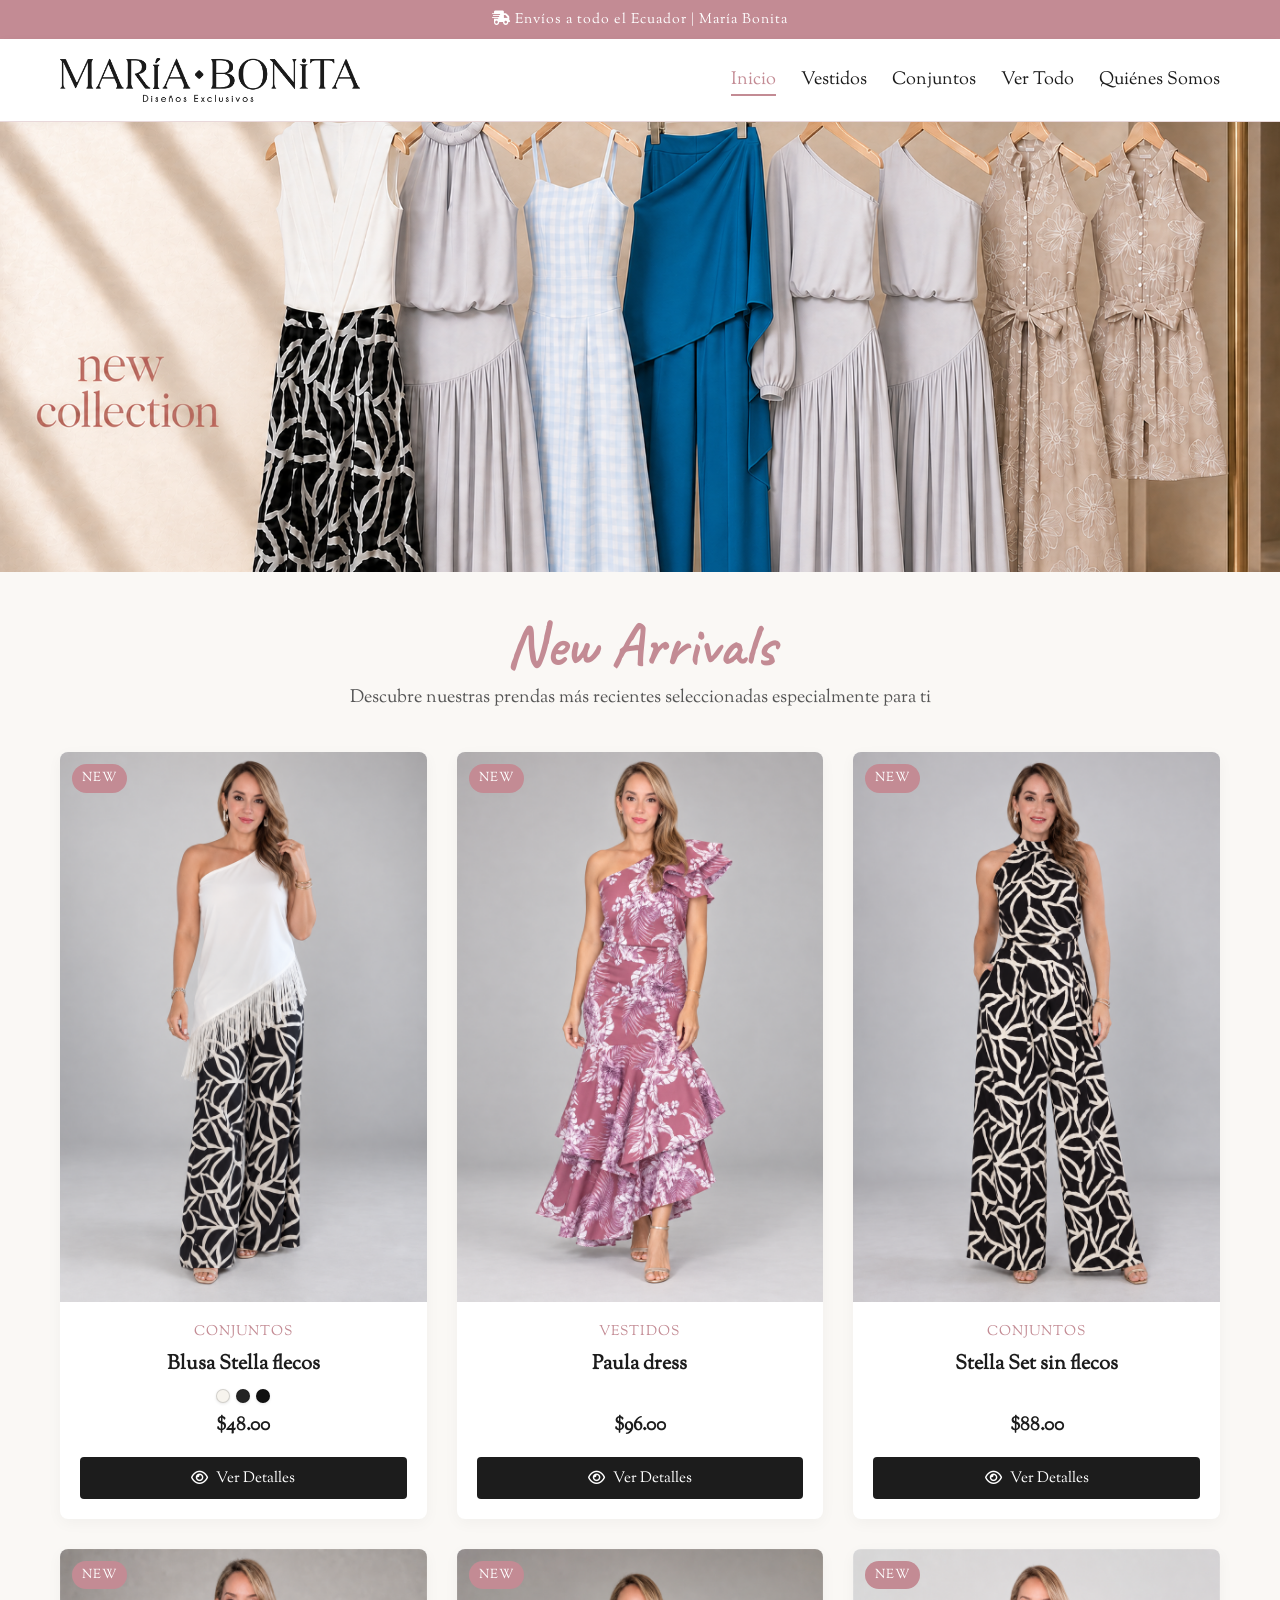
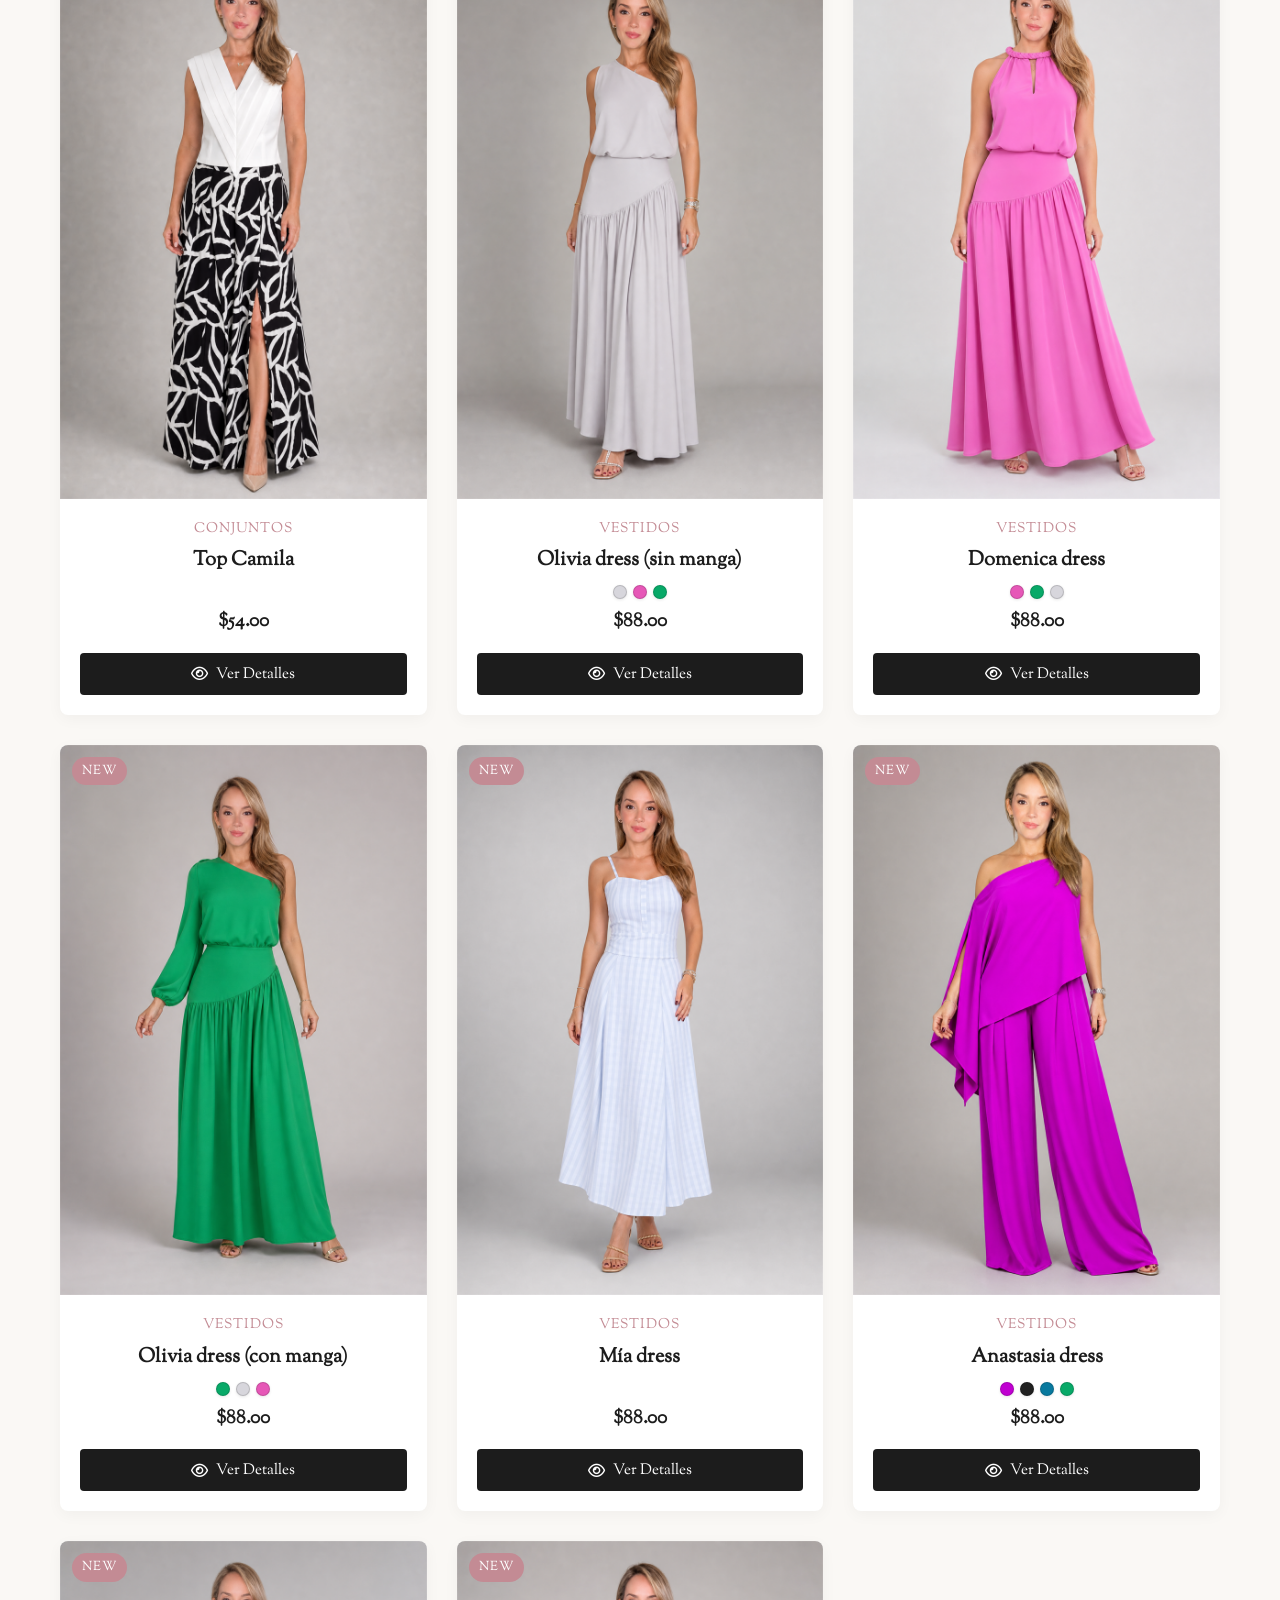
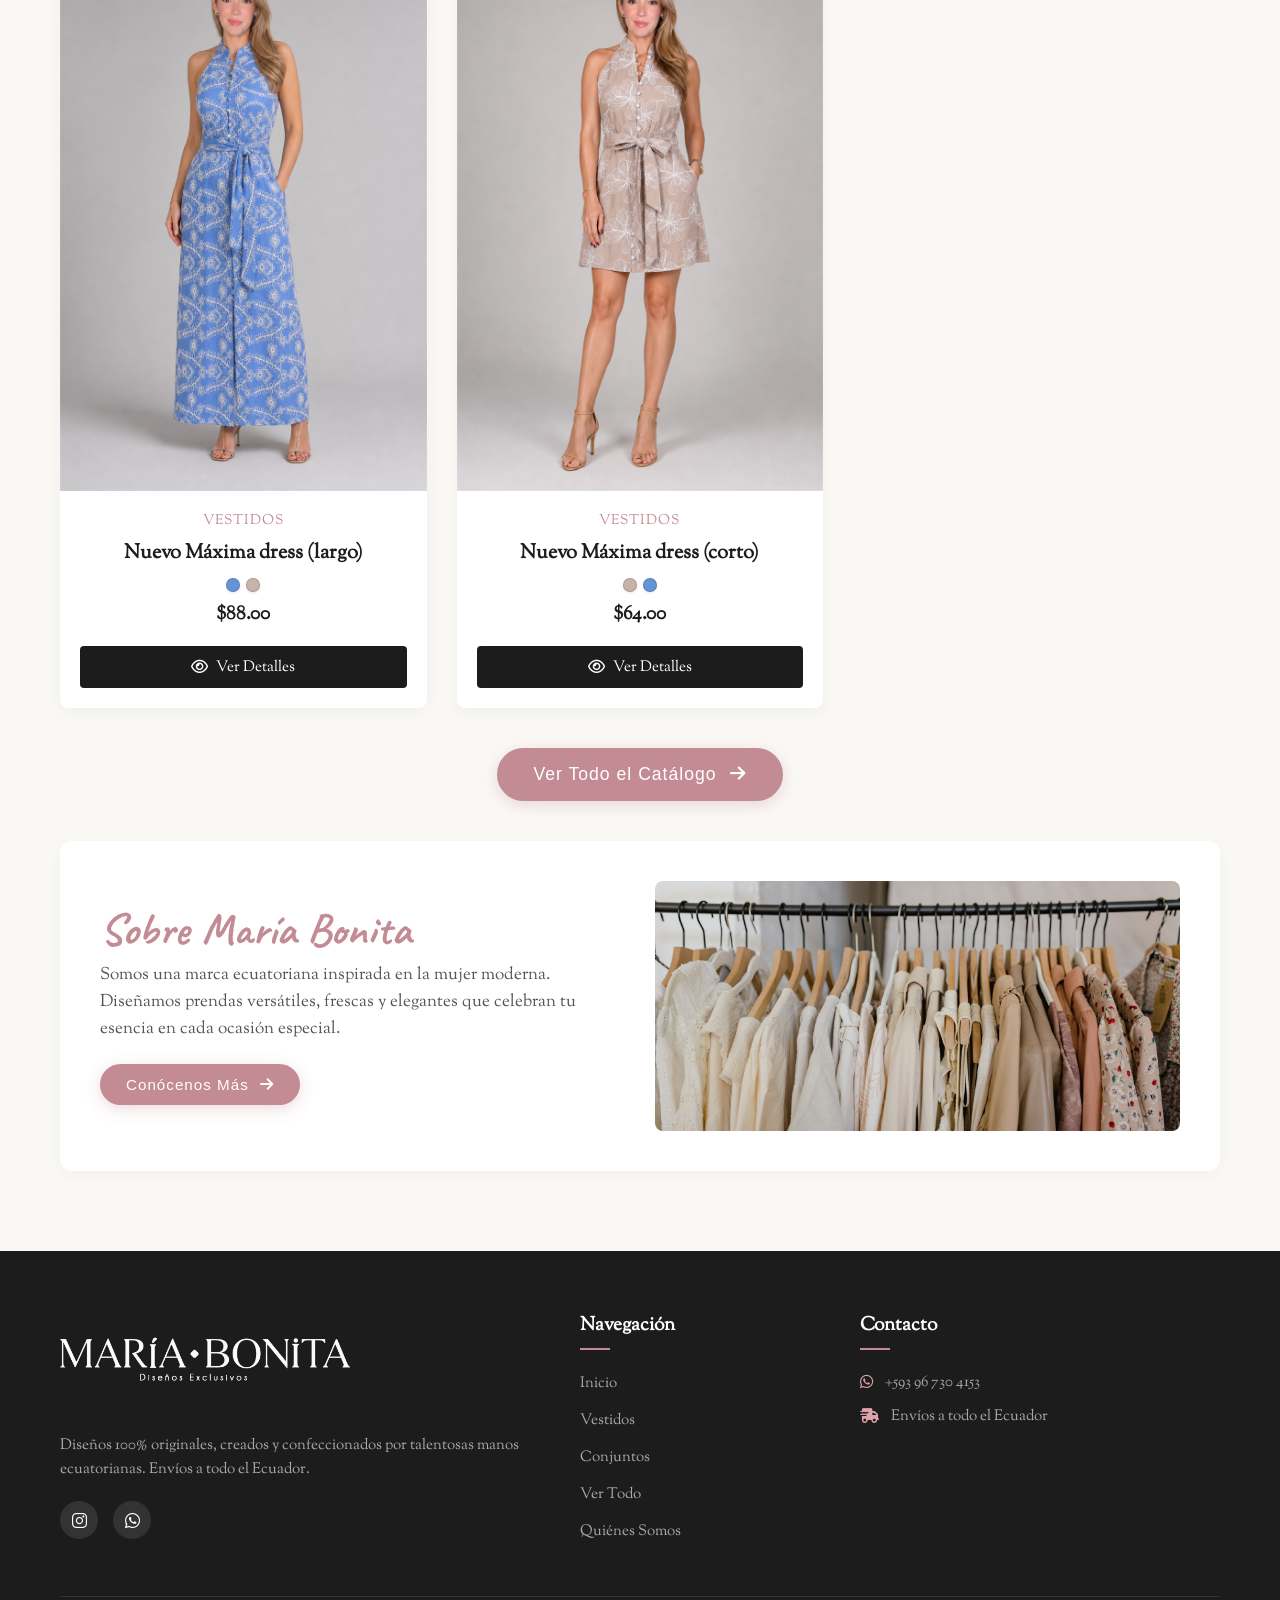
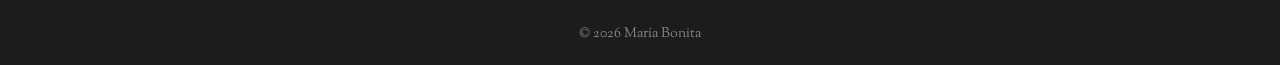
==== commit d345484b: "Destaca Blusa Stella en New Arrivals" ====
--- a/index.html
+++ b/index.html
@@ -1294,7 +1294,7 @@
         precio: 88.00,
         imagen: "Imagenes/Mía dress.png",
         esNewArrival: true,
-        ordenNew: 7,
+        ordenNew: 8,
         descripcion: "",
         reel: "https://www.instagram.com/reel/DbJgmPaRbrX",
         colores: []
@@ -1532,7 +1532,7 @@
         precio: 54.00,
         imagen: "Imagenes/Top Camila.png",
         esNewArrival: true,
-        ordenNew: 3,
+        ordenNew: 4,
         descripcion: "",
         reel: "https://www.instagram.com/reel/DbCJ6ieuKJM",
         colores: []
@@ -1544,7 +1544,7 @@
         precio: 88.00,
         imagen: "Imagenes/Olivia dress (sin manga) gris.png",
         esNewArrival: true,
-        ordenNew: 4,
+        ordenNew: 5,
         descripcion: "",
         reel: "https://www.instagram.com/reel/DbJgmPaRbrX",
         colores: [
@@ -1560,7 +1560,7 @@
         precio: 88.00,
         imagen: "Imagenes/Domenica dress rosado.png",
         esNewArrival: true,
-        ordenNew: 5,
+        ordenNew: 6,
         descripcion: "",
         reel: "https://www.instagram.com/reel/DbJgmPaRbrX",
         colores: [
@@ -1576,7 +1576,7 @@
         precio: 88.00,
         imagen: "Imagenes/Olivia dress (con manga) verde.png",
         esNewArrival: true,
-        ordenNew: 6,
+        ordenNew: 7,
         descripcion: "",
         reel: "https://www.instagram.com/reel/DbWulmXuvMZ",
         colores: [
@@ -1592,7 +1592,7 @@
         precio: 88.00,
         imagen: "Imagenes/Anastasia dress lila.png",
         esNewArrival: true,
-        ordenNew: 8,
+        ordenNew: 9,
         descripcion: "",
         reel: "https://www.instagram.com/reel/DbJgmPaRbrX",
         colores: [
@@ -1609,7 +1609,7 @@
         precio: 88.00,
         imagen: "Imagenes/Nuevo Máxima dress (largo) azul.png",
         esNewArrival: true,
-        ordenNew: 9,
+        ordenNew: 10,
         descripcion: "",
         reel: "https://www.instagram.com/reel/DbRX_4XRFwB",
         colores: [
@@ -1624,7 +1624,7 @@
         precio: 64.00,
         imagen: "Imagenes/Nuevo Máxima dress (corto) beige.png",
         esNewArrival: true,
-        ordenNew: 10,
+        ordenNew: 11,
         descripcion: "",
         reel: "https://www.instagram.com/reel/DbRX_4XRFwB",
         colores: [
@@ -1638,7 +1638,8 @@
         categoria: "conjuntos",
         precio: 48.00,
         imagen: "Imagenes/Blusa Stella flecos blanco.png",
-        esNewArrival: false,
+        esNewArrival: true,
+        ordenNew: 1,
         descripcion: "",
         reel: "https://www.instagram.com/reel/DdKLfhBxAwn",
         colores: [
@@ -1654,7 +1655,7 @@
         precio: 88.00,
         imagen: "Imagenes/Stella Set sin flecos.png",
         esNewArrival: true,
-        ordenNew: 2,
+        ordenNew: 3,
         descripcion: "",
         reel: "https://www.instagram.com/reel/DdFVsM-ufj3",
         colores: []
@@ -1666,7 +1667,7 @@
         precio: 96.00,
         imagen: "Imagenes/Paula dress.png",
         esNewArrival: true,
-        ordenNew: 1,
+        ordenNew: 2,
         descripcion: "",
         reel: "https://www.instagram.com/reel/DdPr21QObdc",
         colores: []
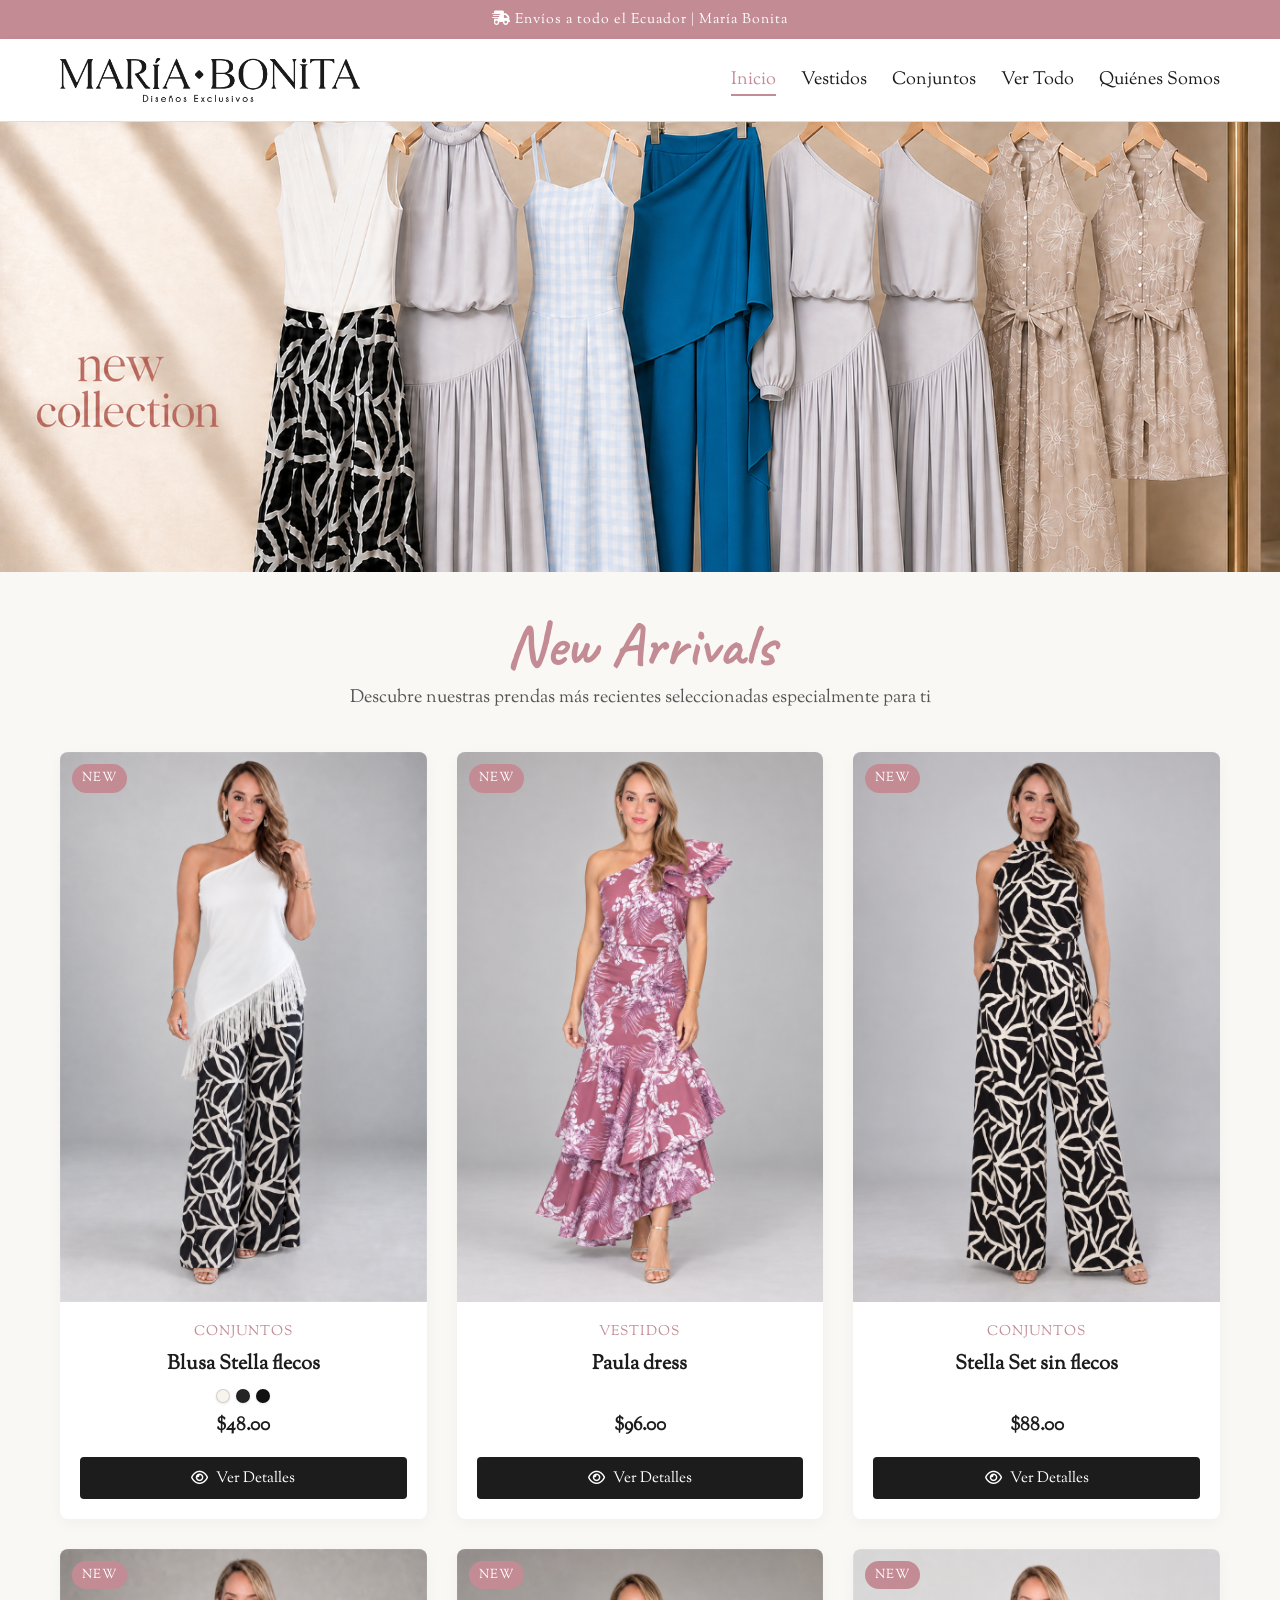
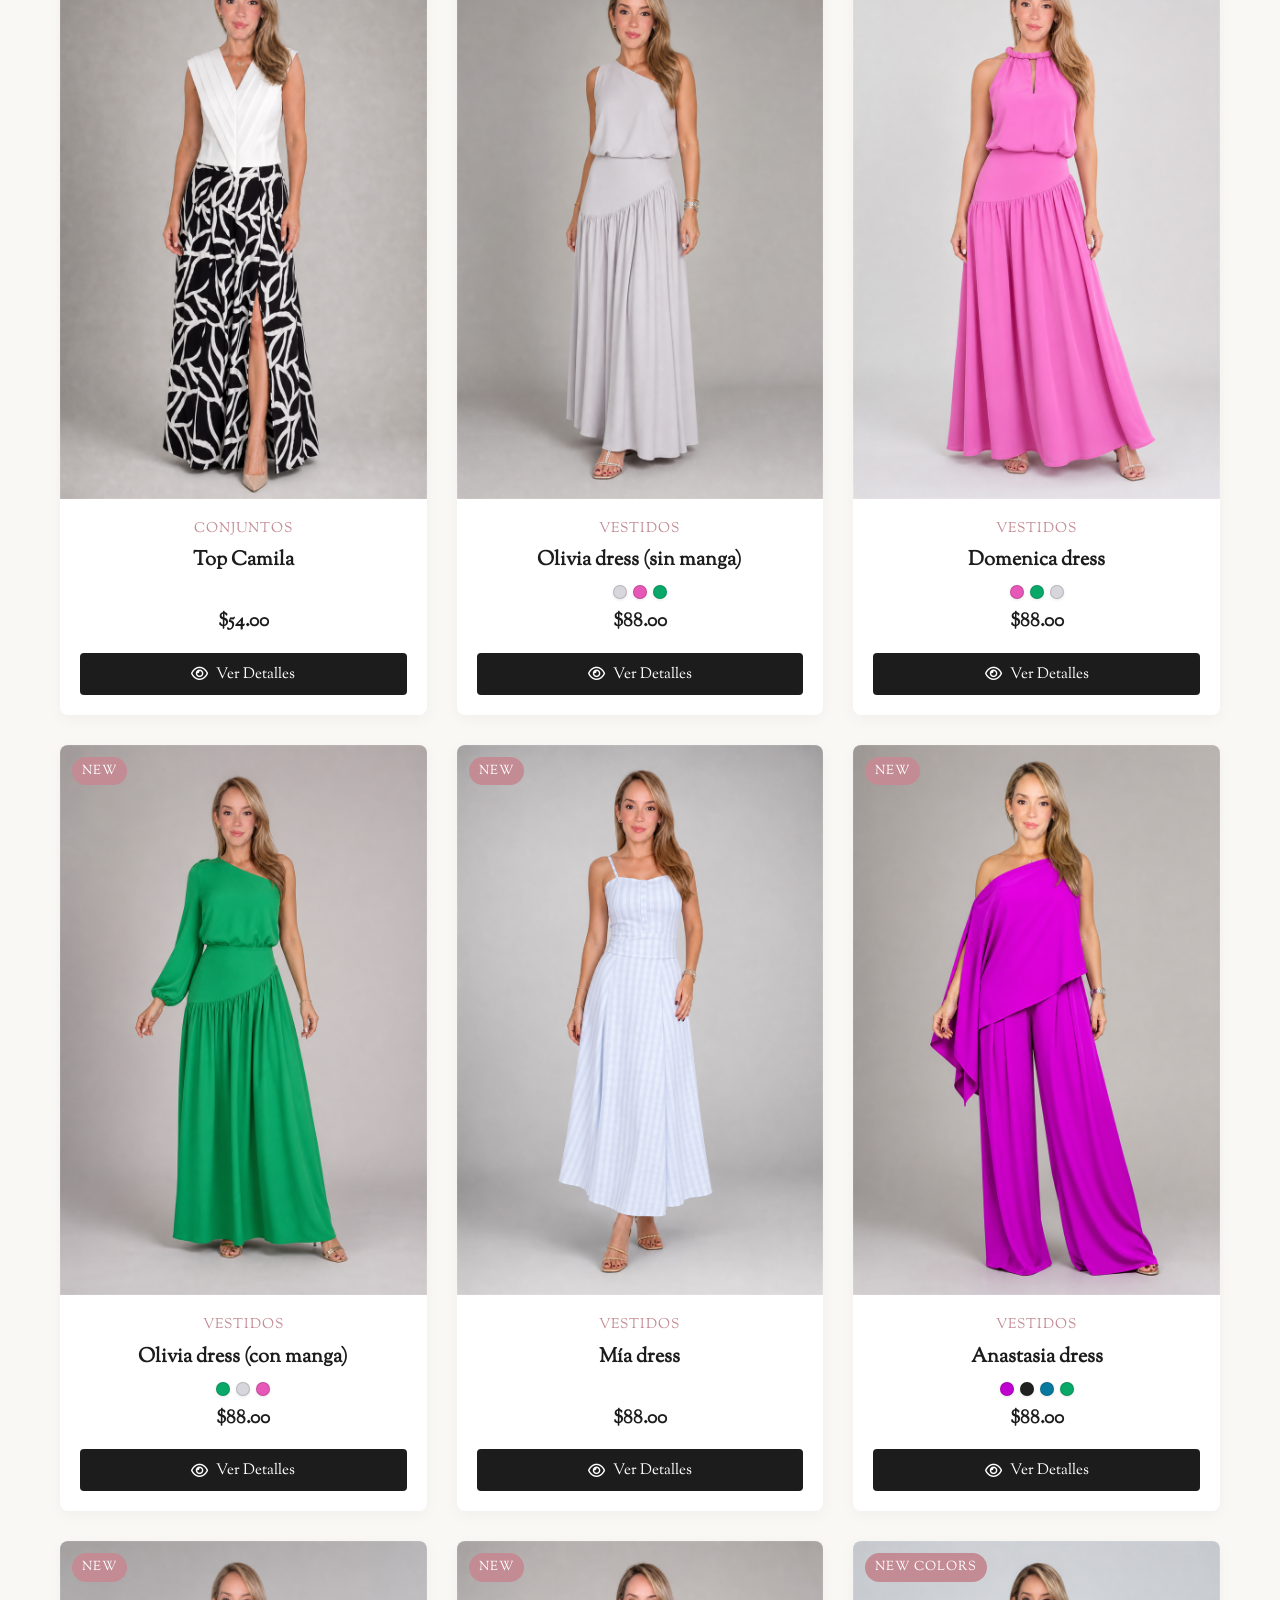
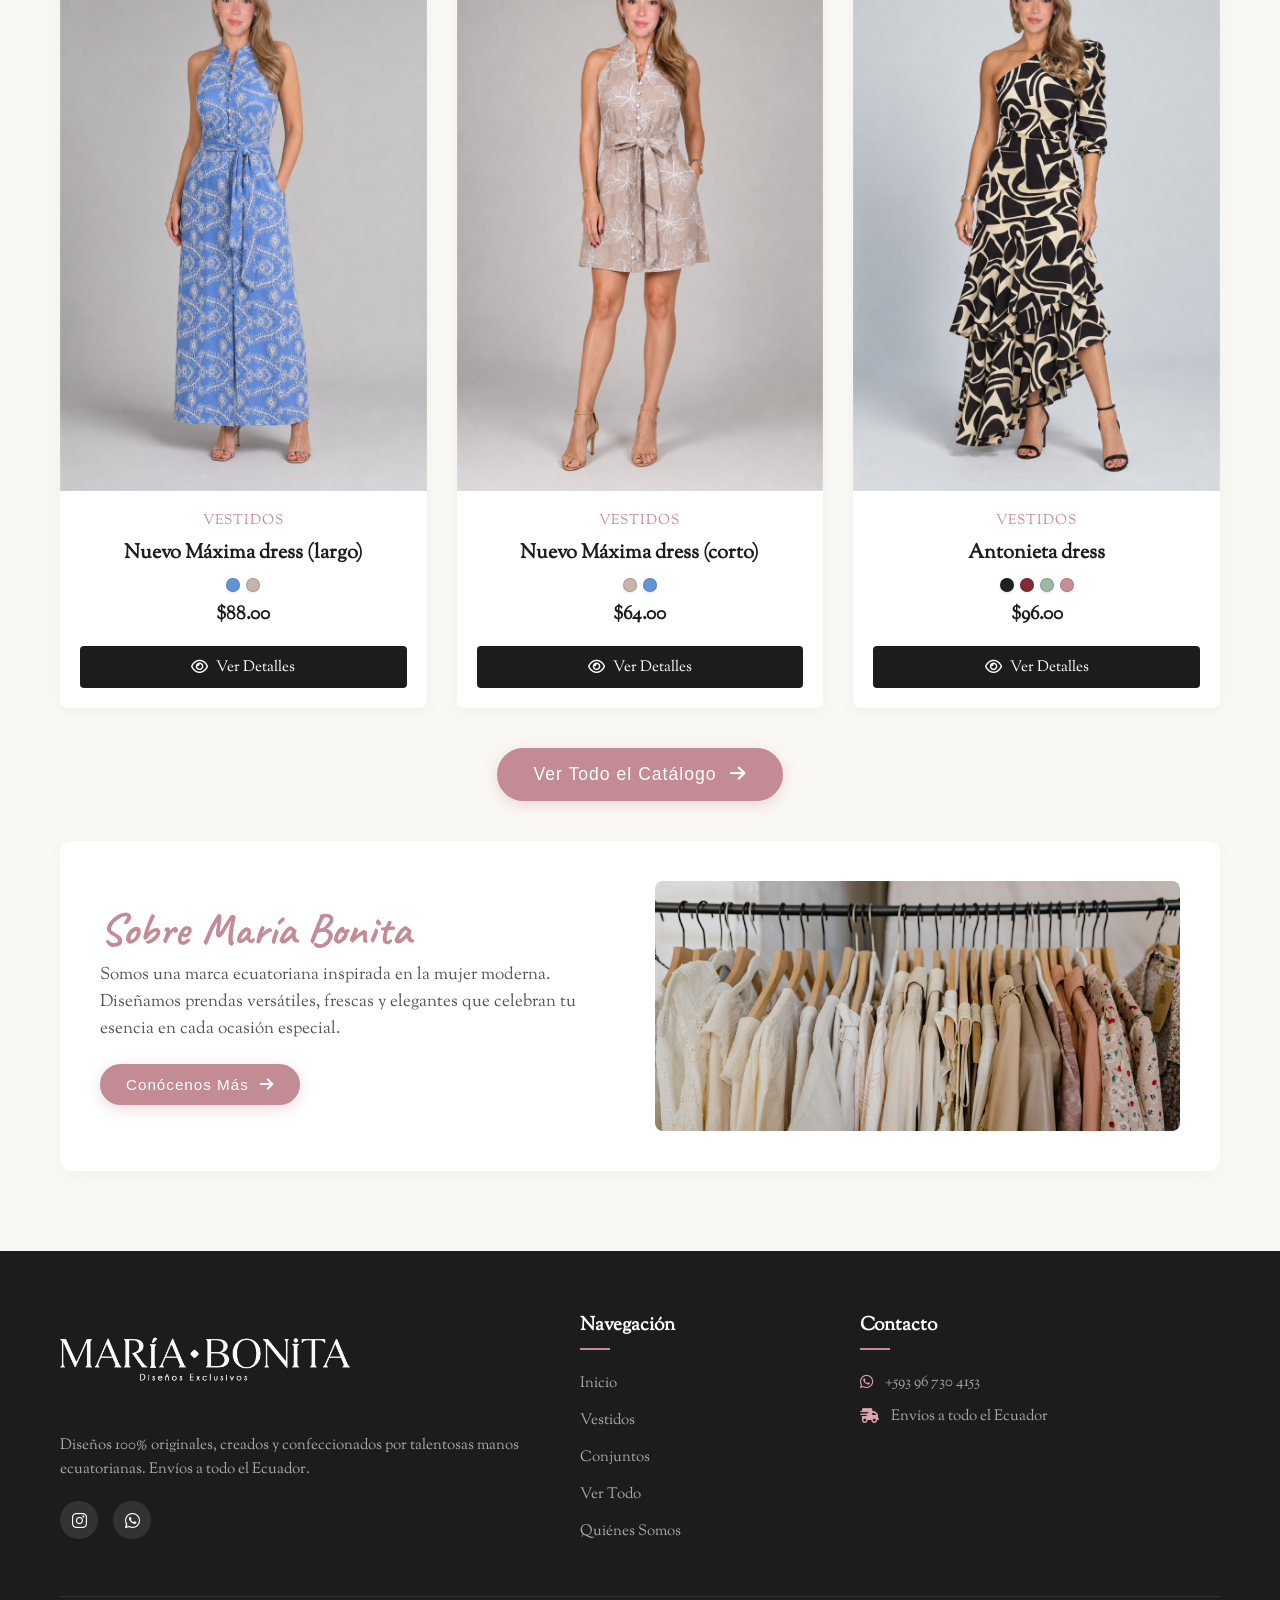
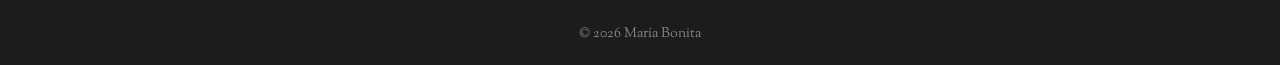
==== commit b665f165: "Actualiza colores de Antonieta y fotos de Stella" ====
--- a/index.html
+++ b/index.html
@@ -1441,14 +1441,18 @@
       },
       {
         id: 16,
-        nombre: "Antonieta dress – Asimétrico",
+        nombre: "Antonieta dress",
         categoria: "vestidos",
         precio: 96.00,
-        imagen: "Imagenes/Antonieta dress verde.png",
-        esNewArrival: false,
-        descripcion: "Vestido precioso de dos piezas con corte asimétrico de un hombro, manga larga y falda forrada de corte asimétrico con dos vuelos que le dan cuerpo y movimiento.\n\nIdeal para matrimonios de día o tarde-noche, fiestas y eventos.\n\nDisponible en verde agua y rosado.",
+        imagen: "Imagenes/Antonieta dress negro crema.png",
+        esNewArrival: true,
+        ordenNew: 12,
+        etiquetaNew: "New Colors",
+        descripcion: "Vestido precioso de dos piezas con corte asimétrico de un hombro, manga larga y falda forrada de corte asimétrico con dos vuelos que le dan cuerpo y movimiento.\n\nIdeal para matrimonios de día o tarde-noche, fiestas y eventos.",
         reel: "https://www.instagram.com/reel/DQptmQlDoqY",
         colores: [
+          { nombre: "Negro y crema", hex: "#202020", imagenes: ["Imagenes/Antonieta dress negro crema.png"] },
+          { nombre: "Vino y crema", hex: "#822B35", imagenes: ["Imagenes/Antonieta dress vino crema.png"] },
           { nombre: "Verde agua", hex: "#9DB8A3", imagenes: ["Imagenes/Antonieta dress verde.png"] },
           { nombre: "Rosado", hex: "#C98D9A", imagenes: ["Imagenes/Antonieta dress rosado.png"] }
         ]
@@ -1709,7 +1713,7 @@
 
       return `
         <div class="product-card" onclick="openModal(${p.id})">
-          ${p.esNewArrival ? '<span class="product-badge">New</span>' : ''}
+          ${p.esNewArrival ? `<span class="product-badge">${p.etiquetaNew || 'New'}</span>` : ''}
           <div class="product-img-wrap">
             <img src="${p.imagen}" alt="${p.nombre}" loading="lazy">
           </div>
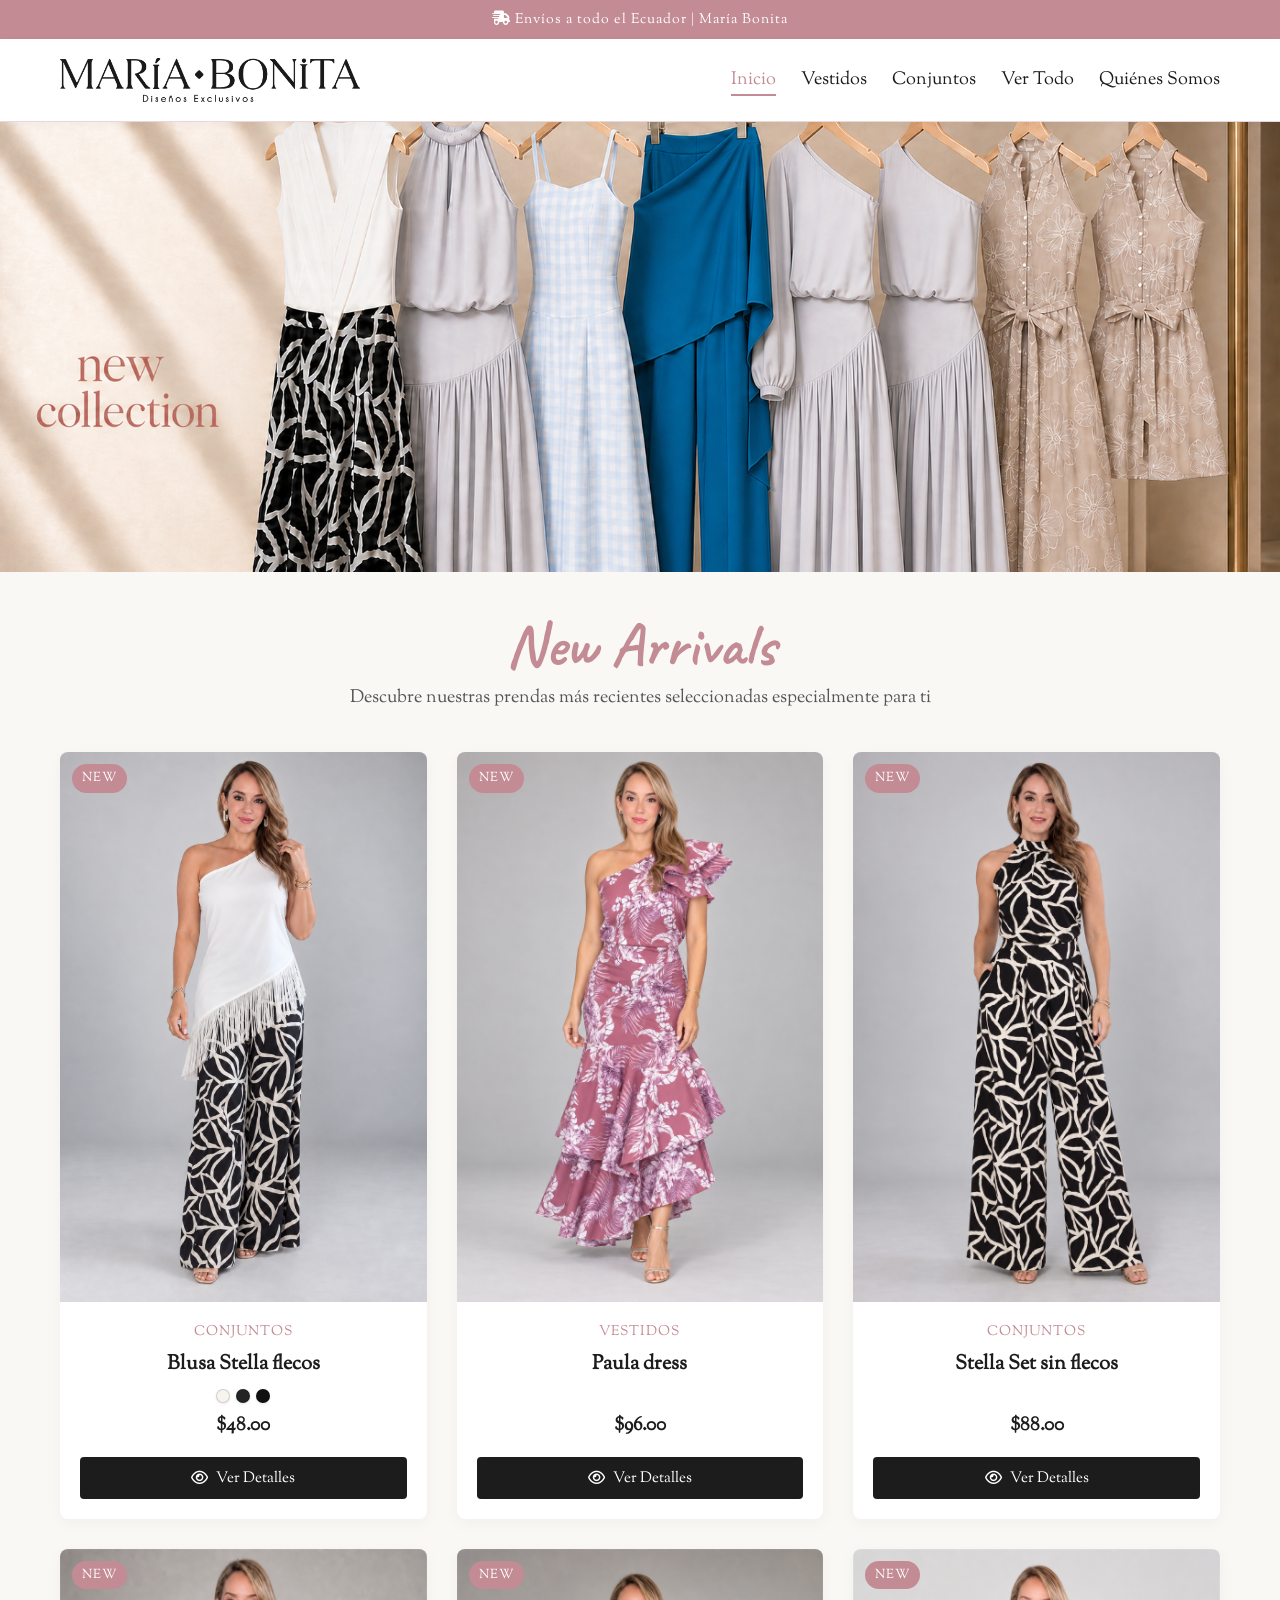
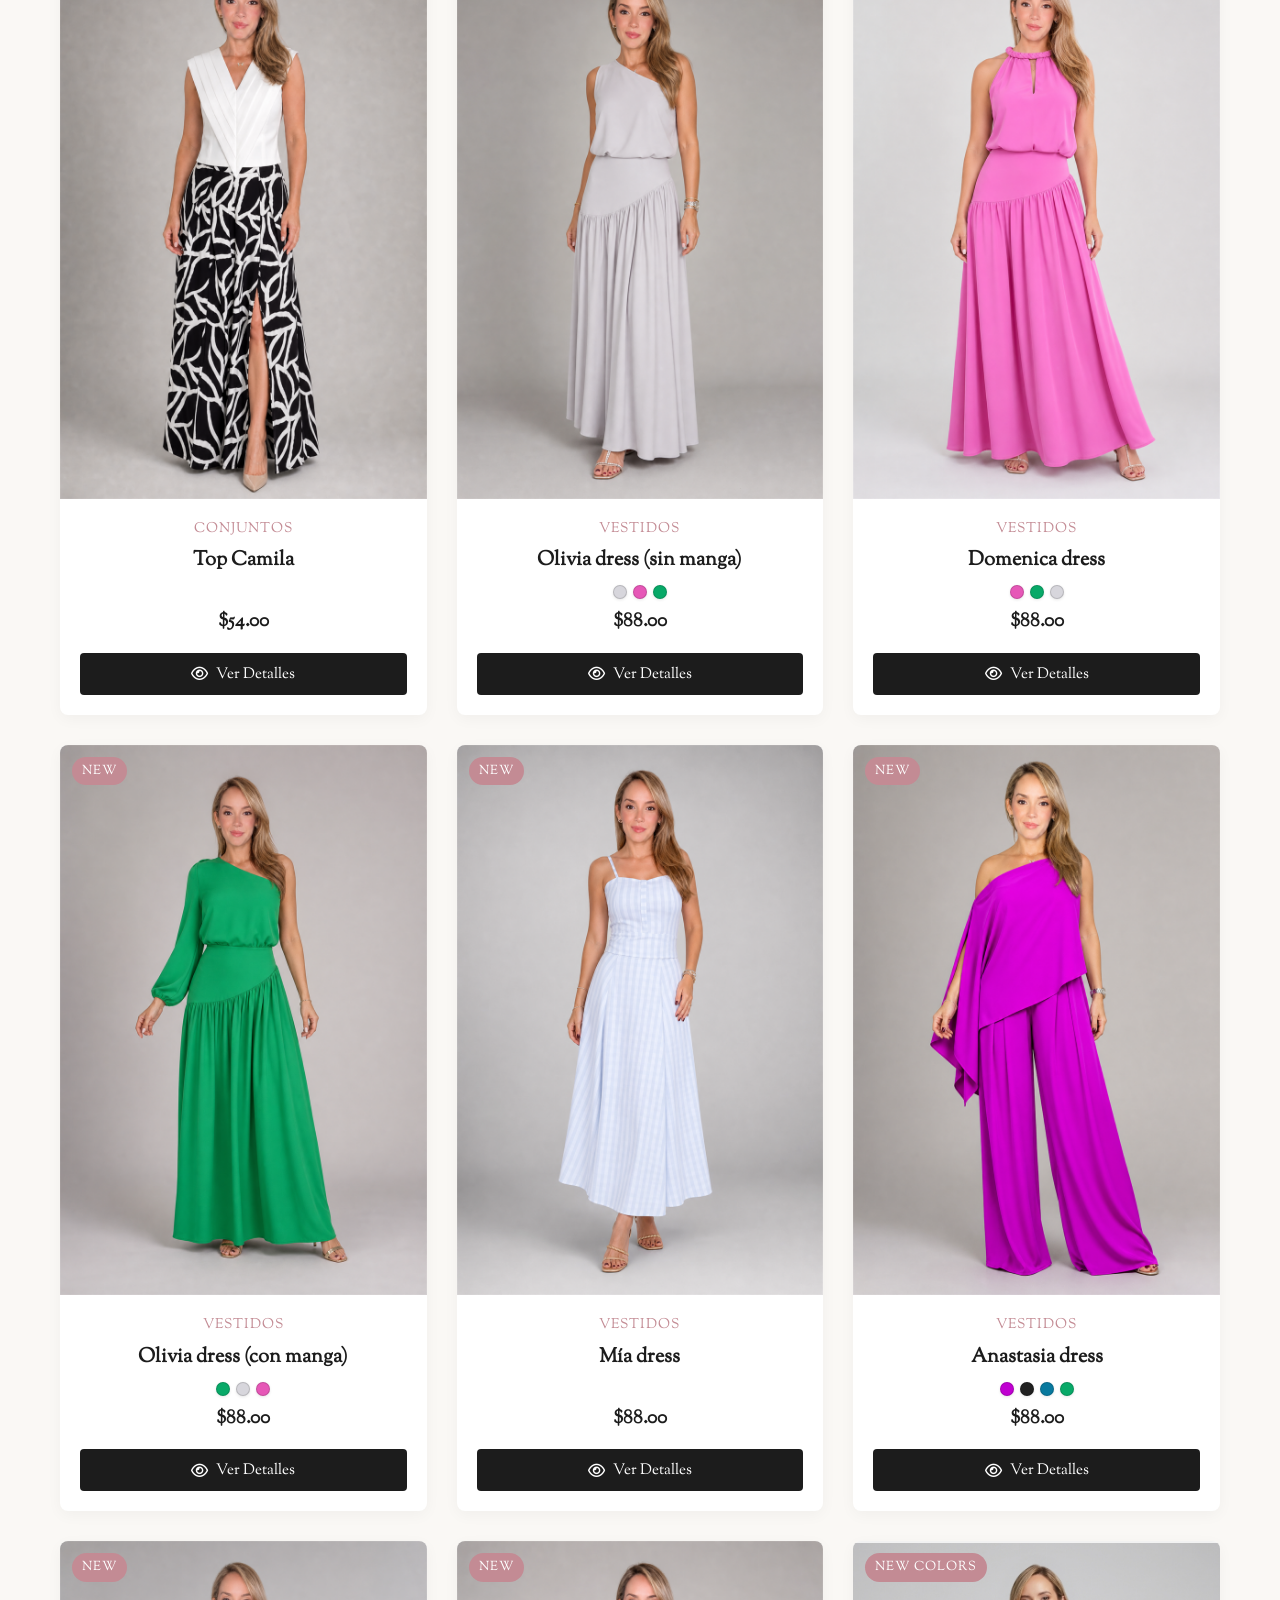
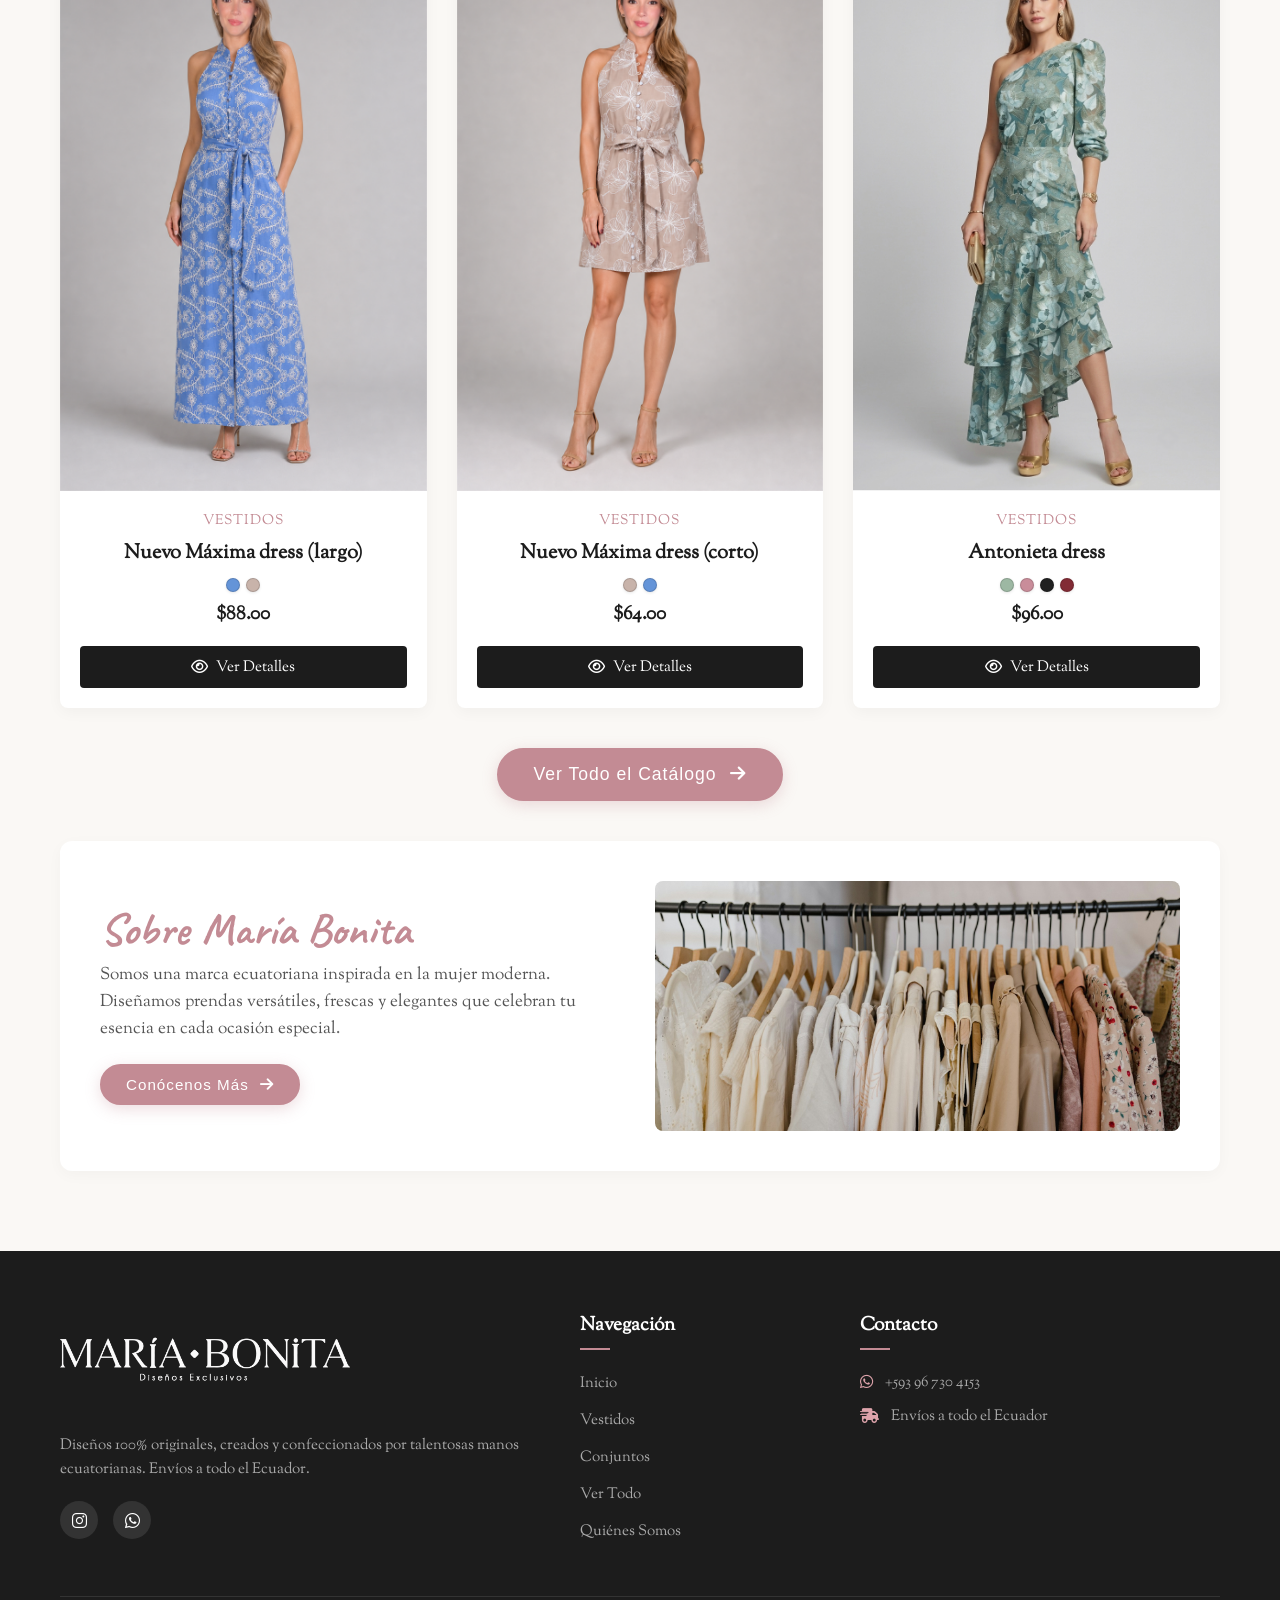
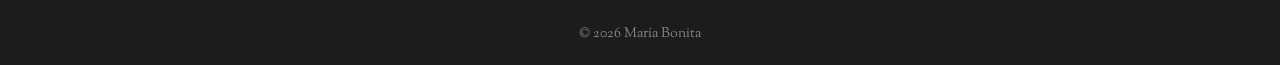
==== commit eee68050: "Ajusta portada de Antonieta y fotos de Stella" ====
--- a/index.html
+++ b/index.html
@@ -886,6 +886,16 @@
         gap: 12px;
       }
 
+      .product-badge--colors {
+        top: 8px;
+        left: 8px;
+        max-width: calc(100% - 16px);
+        padding: 4px 7px;
+        font-size: 0.62rem;
+        letter-spacing: 0.2px;
+        white-space: nowrap;
+      }
+
       .product-info {
         padding: 12px;
       }
@@ -1444,17 +1454,17 @@
         nombre: "Antonieta dress",
         categoria: "vestidos",
         precio: 96.00,
-        imagen: "Imagenes/Antonieta dress negro crema.png",
+        imagen: "Imagenes/Antonieta dress verde.png",
         esNewArrival: true,
         ordenNew: 12,
         etiquetaNew: "New Colors",
         descripcion: "Vestido precioso de dos piezas con corte asimétrico de un hombro, manga larga y falda forrada de corte asimétrico con dos vuelos que le dan cuerpo y movimiento.\n\nIdeal para matrimonios de día o tarde-noche, fiestas y eventos.",
         reel: "https://www.instagram.com/reel/DQptmQlDoqY",
         colores: [
+          { nombre: "Verde agua", hex: "#9DB8A3", imagenes: ["Imagenes/Antonieta dress verde.png"] },
+          { nombre: "Rosado", hex: "#C98D9A", imagenes: ["Imagenes/Antonieta dress rosado.png"] },
           { nombre: "Negro y crema", hex: "#202020", imagenes: ["Imagenes/Antonieta dress negro crema.png"] },
-          { nombre: "Vino y crema", hex: "#822B35", imagenes: ["Imagenes/Antonieta dress vino crema.png"] },
-          { nombre: "Verde agua", hex: "#9DB8A3", imagenes: ["Imagenes/Antonieta dress verde.png"] },
-          { nombre: "Rosado", hex: "#C98D9A", imagenes: ["Imagenes/Antonieta dress rosado.png"] }
+          { nombre: "Vino y crema", hex: "#822B35", imagenes: ["Imagenes/Antonieta dress vino crema.png"] }
         ]
       },
       {
@@ -1641,14 +1651,14 @@
         nombre: "Blusa Stella flecos",
         categoria: "conjuntos",
         precio: 48.00,
-        imagen: "Imagenes/Blusa Stella flecos blanco.png",
+        imagen: "Imagenes/Blusa Stella flecos blanco.png?v=20260917-2",
         esNewArrival: true,
         ordenNew: 1,
         descripcion: "",
         reel: "https://www.instagram.com/reel/DdKLfhBxAwn",
         colores: [
-          { nombre: "Blanco", hex: "#F7F4EE", imagenes: ["Imagenes/Blusa Stella flecos blanco.png"] },
-          { nombre: "Estampado", hex: "#242424", imagenes: ["Imagenes/Blusa Stella flecos estampado.png"] },
+          { nombre: "Blanco", hex: "#F7F4EE", imagenes: ["Imagenes/Blusa Stella flecos blanco.png?v=20260917-2"] },
+          { nombre: "Estampado", hex: "#242424", imagenes: ["Imagenes/Blusa Stella flecos estampado.png?v=20260917-2"] },
           { nombre: "Negro", hex: "#111111", imagenes: ["Imagenes/Blusa Stella flecos negro.png"] }
         ]
       },
@@ -1713,7 +1723,7 @@
 
       return `
         <div class="product-card" onclick="openModal(${p.id})">
-          ${p.esNewArrival ? `<span class="product-badge">${p.etiquetaNew || 'New'}</span>` : ''}
+          ${p.esNewArrival ? `<span class="product-badge${p.etiquetaNew ? ' product-badge--colors' : ''}">${p.etiquetaNew || 'New'}</span>` : ''}
           <div class="product-img-wrap">
             <img src="${p.imagen}" alt="${p.nombre}" loading="lazy">
           </div>
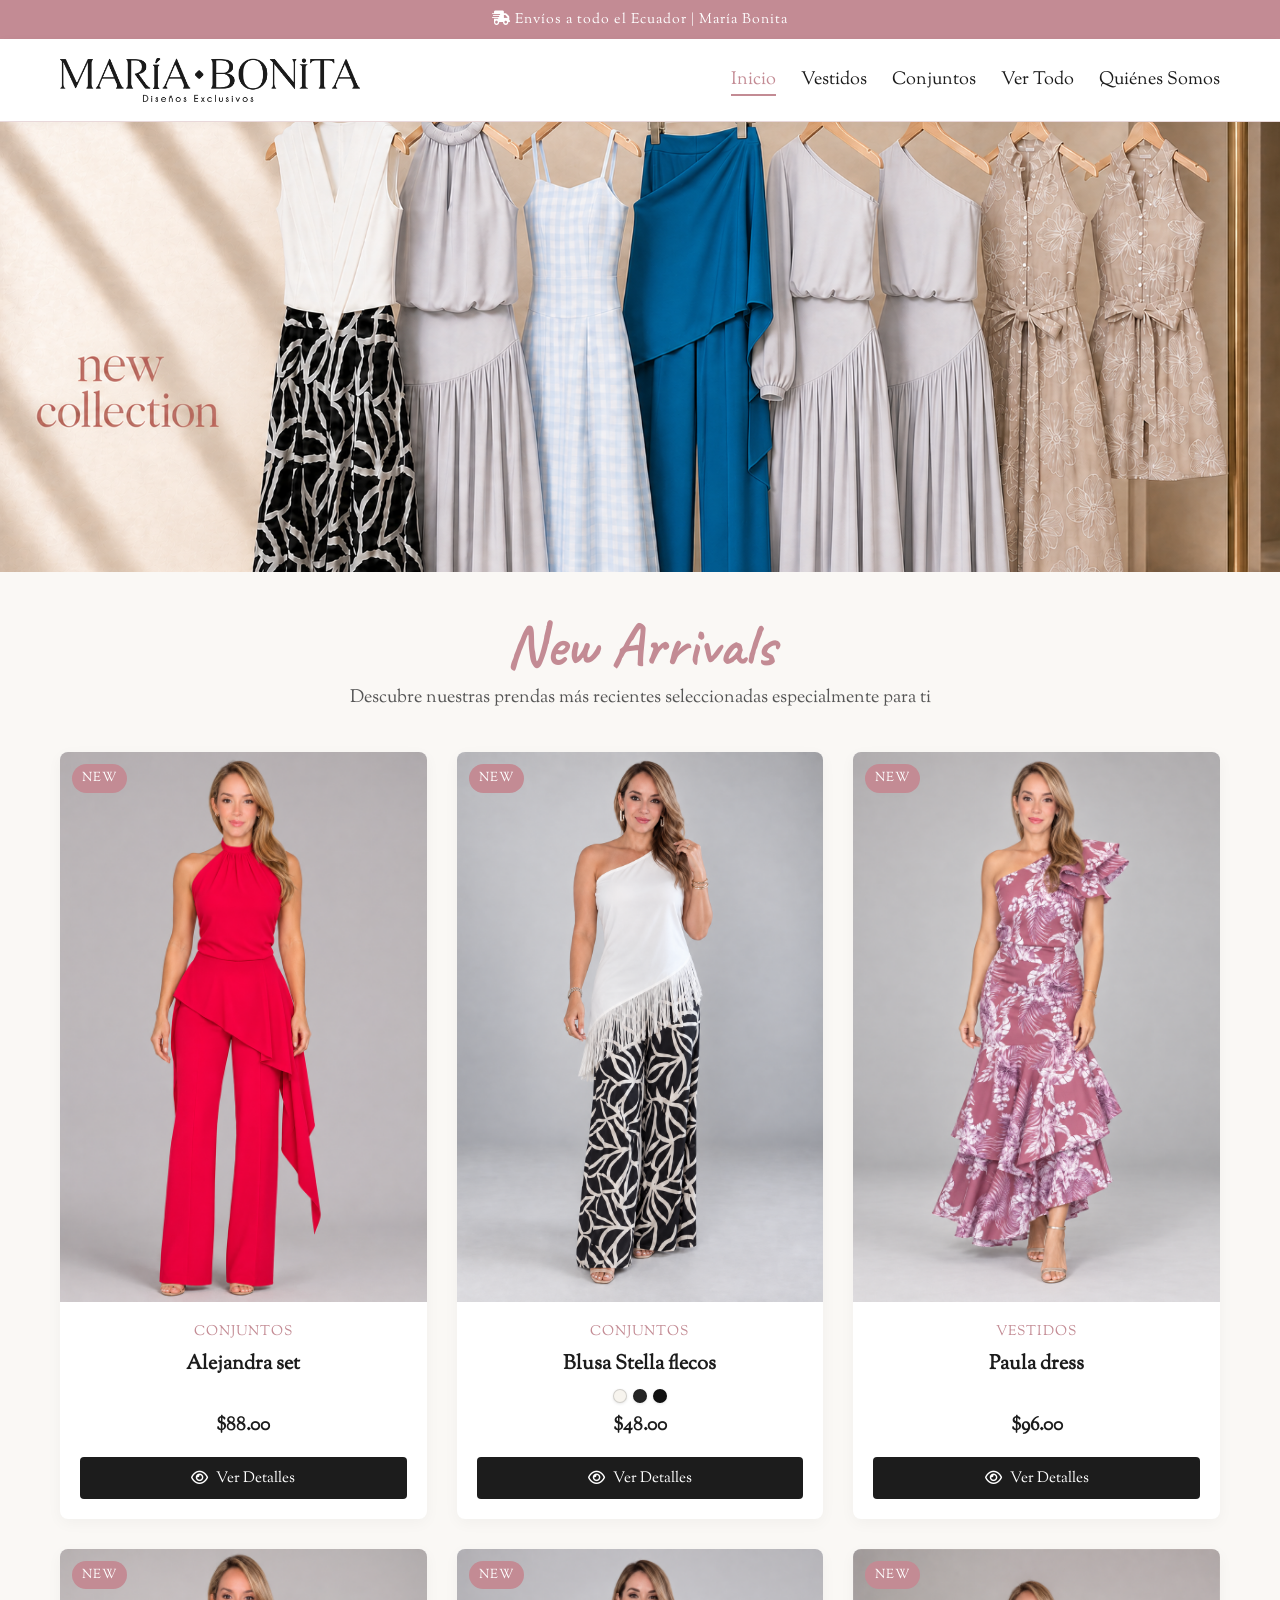
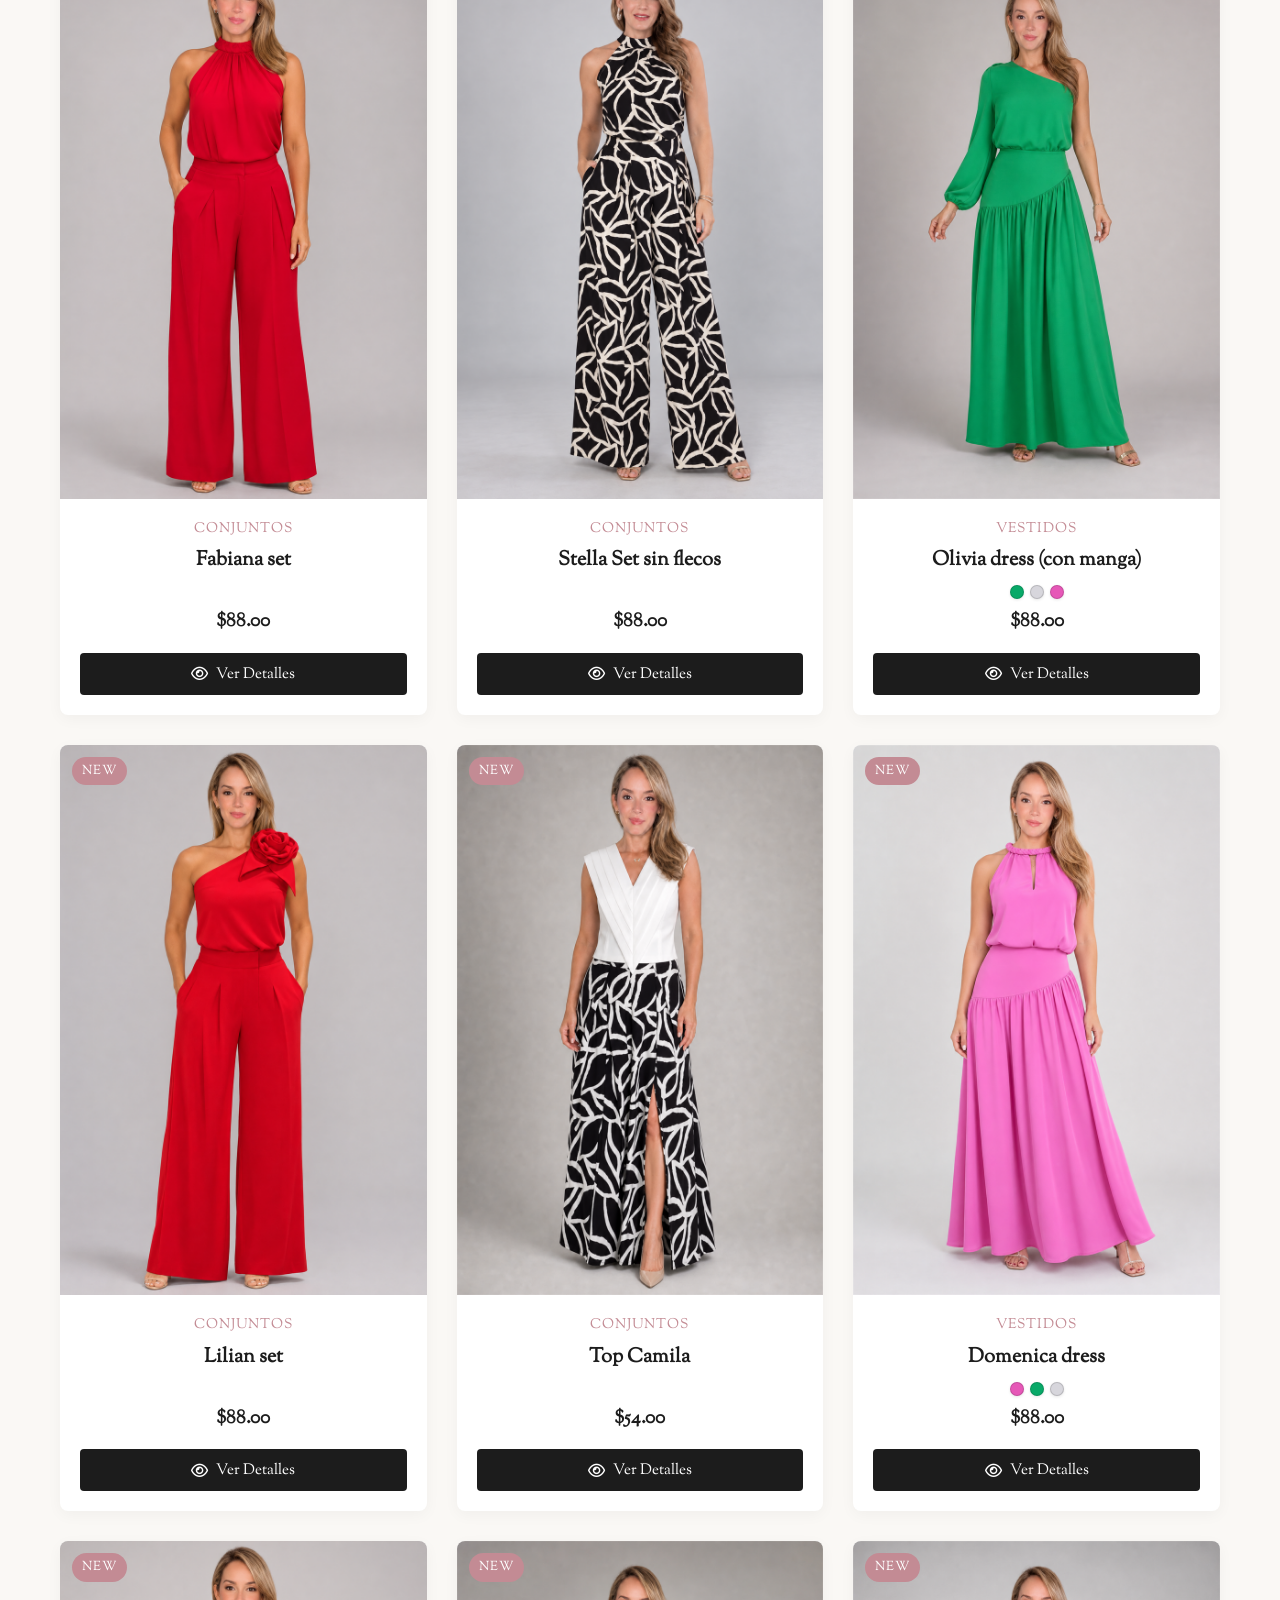
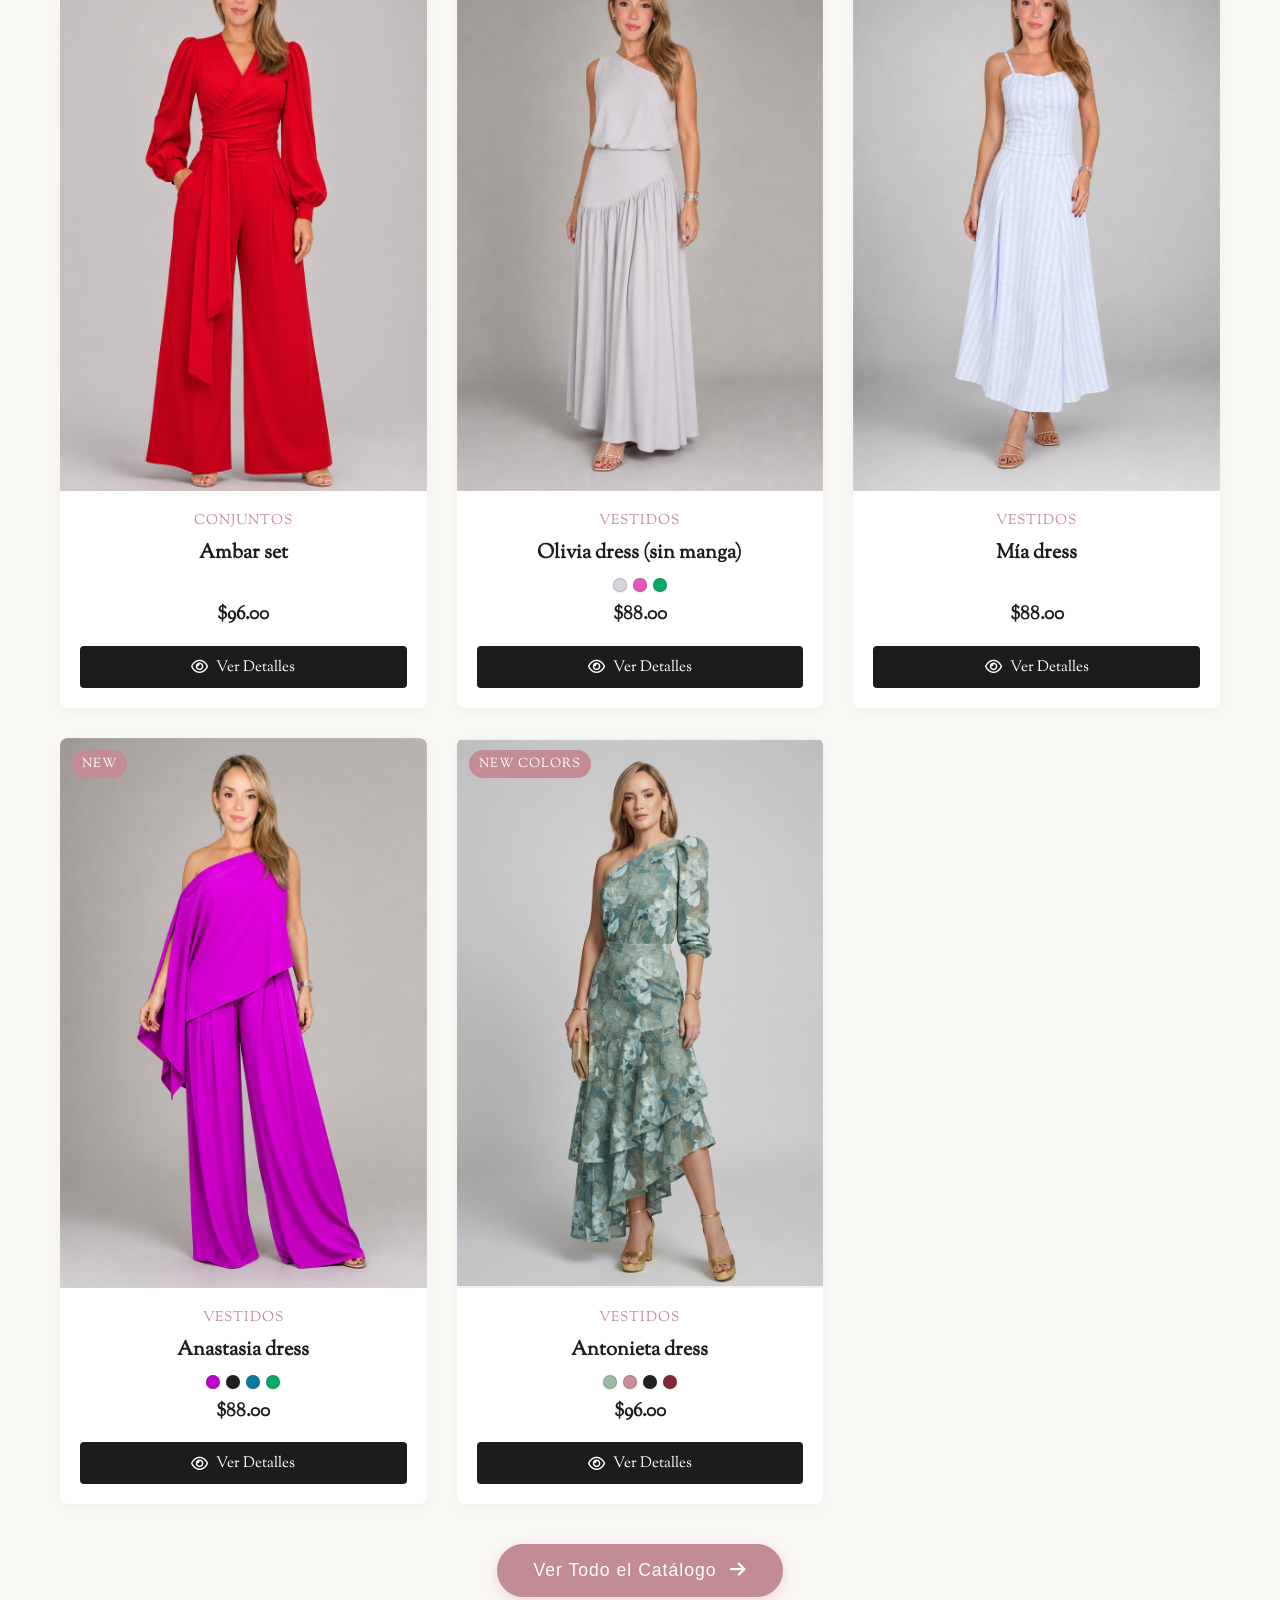
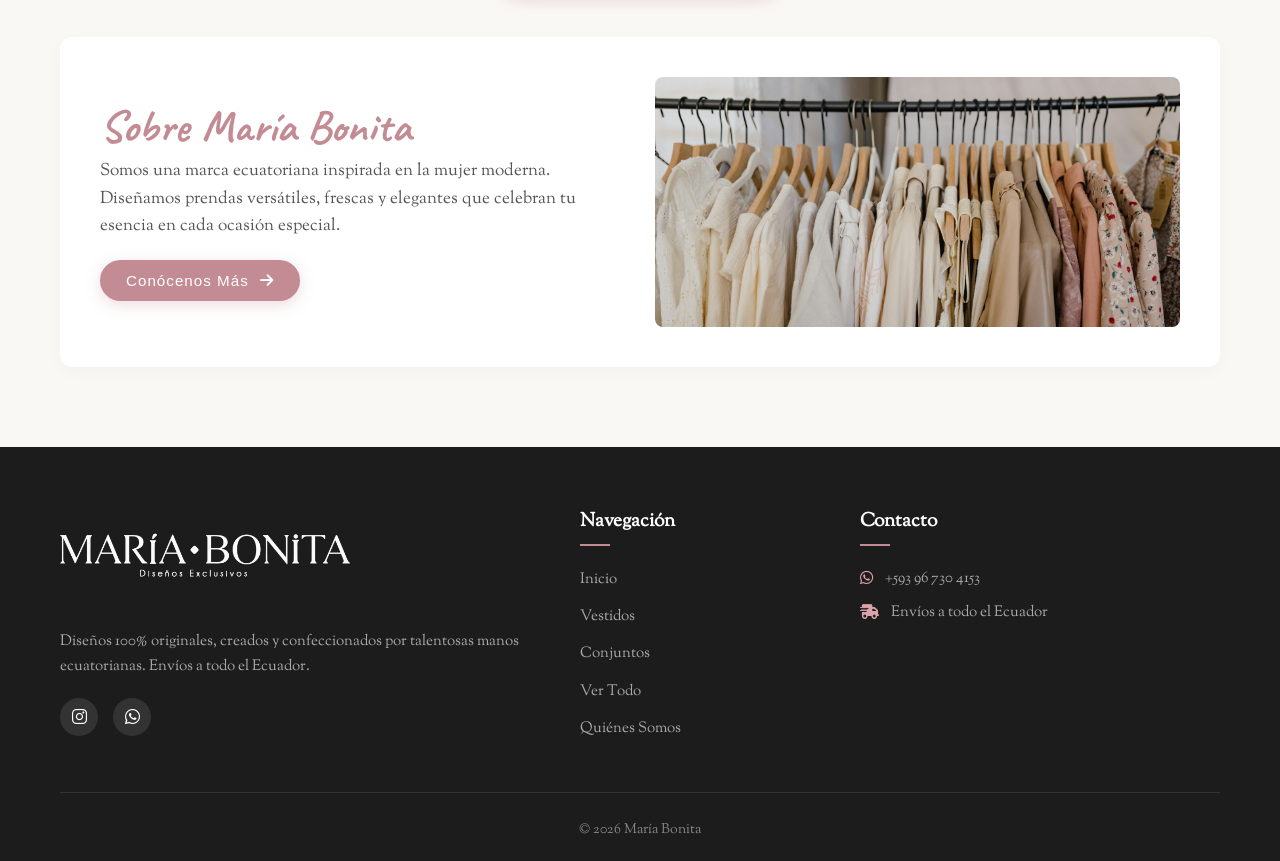
==== commit ec43a9c0: "Agrega nuevos conjuntos a New Arrivals" ====
--- a/index.html
+++ b/index.html
@@ -1304,7 +1304,7 @@
         precio: 88.00,
         imagen: "Imagenes/Mía dress.png",
         esNewArrival: true,
-        ordenNew: 8,
+        ordenNew: 12,
         descripcion: "",
         reel: "https://www.instagram.com/reel/DbJgmPaRbrX",
         colores: []
@@ -1456,7 +1456,7 @@
         precio: 96.00,
         imagen: "Imagenes/Antonieta dress verde.png",
         esNewArrival: true,
-        ordenNew: 12,
+        ordenNew: 14,
         etiquetaNew: "New Colors",
         descripcion: "Vestido precioso de dos piezas con corte asimétrico de un hombro, manga larga y falda forrada de corte asimétrico con dos vuelos que le dan cuerpo y movimiento.\n\nIdeal para matrimonios de día o tarde-noche, fiestas y eventos.",
         reel: "https://www.instagram.com/reel/DQptmQlDoqY",
@@ -1546,7 +1546,7 @@
         precio: 54.00,
         imagen: "Imagenes/Top Camila.png",
         esNewArrival: true,
-        ordenNew: 4,
+        ordenNew: 8,
         descripcion: "",
         reel: "https://www.instagram.com/reel/DbCJ6ieuKJM",
         colores: []
@@ -1558,7 +1558,7 @@
         precio: 88.00,
         imagen: "Imagenes/Olivia dress (sin manga) gris.png",
         esNewArrival: true,
-        ordenNew: 5,
+        ordenNew: 11,
         descripcion: "",
         reel: "https://www.instagram.com/reel/DbJgmPaRbrX",
         colores: [
@@ -1574,7 +1574,7 @@
         precio: 88.00,
         imagen: "Imagenes/Domenica dress rosado.png",
         esNewArrival: true,
-        ordenNew: 6,
+        ordenNew: 9,
         descripcion: "",
         reel: "https://www.instagram.com/reel/DbJgmPaRbrX",
         colores: [
@@ -1590,7 +1590,7 @@
         precio: 88.00,
         imagen: "Imagenes/Olivia dress (con manga) verde.png",
         esNewArrival: true,
-        ordenNew: 7,
+        ordenNew: 6,
         descripcion: "",
         reel: "https://www.instagram.com/reel/DbWulmXuvMZ",
         colores: [
@@ -1606,7 +1606,7 @@
         precio: 88.00,
         imagen: "Imagenes/Anastasia dress lila.png",
         esNewArrival: true,
-        ordenNew: 9,
+        ordenNew: 13,
         descripcion: "",
         reel: "https://www.instagram.com/reel/DbJgmPaRbrX",
         colores: [
@@ -1622,8 +1622,7 @@
         categoria: "vestidos",
         precio: 88.00,
         imagen: "Imagenes/Nuevo Máxima dress (largo) azul.png",
-        esNewArrival: true,
-        ordenNew: 10,
+        esNewArrival: false,
         descripcion: "",
         reel: "https://www.instagram.com/reel/DbRX_4XRFwB",
         colores: [
@@ -1637,8 +1636,7 @@
         categoria: "vestidos",
         precio: 64.00,
         imagen: "Imagenes/Nuevo Máxima dress (corto) beige.png",
-        esNewArrival: true,
-        ordenNew: 11,
+        esNewArrival: false,
         descripcion: "",
         reel: "https://www.instagram.com/reel/DbRX_4XRFwB",
         colores: [
@@ -1653,7 +1651,7 @@
         precio: 48.00,
         imagen: "Imagenes/Blusa Stella flecos blanco.png?v=20260917-2",
         esNewArrival: true,
-        ordenNew: 1,
+        ordenNew: 2,
         descripcion: "",
         reel: "https://www.instagram.com/reel/DdKLfhBxAwn",
         colores: [
@@ -1669,7 +1667,7 @@
         precio: 88.00,
         imagen: "Imagenes/Stella Set sin flecos.png",
         esNewArrival: true,
-        ordenNew: 3,
+        ordenNew: 5,
         descripcion: "",
         reel: "https://www.instagram.com/reel/DdFVsM-ufj3",
         colores: []
@@ -1681,7 +1679,7 @@
         precio: 96.00,
         imagen: "Imagenes/Paula dress.png",
         esNewArrival: true,
-        ordenNew: 2,
+        ordenNew: 3,
         descripcion: "",
         reel: "https://www.instagram.com/reel/DdPr21QObdc",
         colores: []
@@ -1690,7 +1688,7 @@
         id: 33,
         nombre: "Rafaela dress",
         categoria: "vestidos",
-        precio: 88.00,
+        precio: 96.00,
         imagen: "Imagenes/Rafaela dress.png",
         esNewArrival: false,
         descripcion: "",
@@ -1706,6 +1704,138 @@
         esNewArrival: false,
         descripcion: "",
         reel: "https://www.instagram.com/reel/DNMLSRpxrJj",
+        colores: []
+      },
+      {
+        id: 35,
+        nombre: "Valeria dress",
+        categoria: "vestidos",
+        precio: 88.00,
+        imagen: "Imagenes/Valeria dress azul.png",
+        esNewArrival: false,
+        descripcion: "",
+        reel: "https://www.instagram.com/reel/DUjf-mxjhhD",
+        colores: [
+          { nombre: "Azul", hex: "#4F8DE5", imagenes: ["Imagenes/Valeria dress azul.png"] },
+          { nombre: "Frambuesa", hex: "#C51650", imagenes: ["Imagenes/Valeria dress frambuesa.png"] }
+        ]
+      },
+      {
+        id: 36,
+        nombre: "Ana dress",
+        categoria: "vestidos",
+        precio: 88.00,
+        imagen: "Imagenes/Ana dress.png",
+        esNewArrival: false,
+        descripcion: "",
+        reel: "https://www.instagram.com/reel/DRvKqqvjp7j",
+        colores: []
+      },
+      {
+        id: 37,
+        nombre: "Noelia set",
+        categoria: "conjuntos",
+        precio: 88.00,
+        imagen: "Imagenes/Noelia set.png",
+        esNewArrival: false,
+        descripcion: "",
+        reel: "https://www.instagram.com/reel/DC5BdrlxW-j",
+        colores: []
+      },
+      {
+        id: 38,
+        nombre: "Leonor jumpsuit",
+        categoria: "vestidos",
+        precio: 78.00,
+        imagen: "Imagenes/Leonor jumpsuit.png",
+        esNewArrival: false,
+        descripcion: "",
+        reel: "https://www.instagram.com/reel/C9I0VXuxbtn",
+        colores: []
+      },
+      {
+        id: 39,
+        nombre: "Kira set",
+        categoria: "conjuntos",
+        precio: 96.00,
+        imagen: "Imagenes/Kira set.png",
+        esNewArrival: false,
+        descripcion: "",
+        reel: "https://www.instagram.com/reel/C7z6GPxsYCQ",
+        colores: []
+      },
+      {
+        id: 40,
+        nombre: "Samia shirt",
+        categoria: "conjuntos",
+        precio: 42.00,
+        imagen: "Imagenes/Samia shirt.png",
+        esNewArrival: false,
+        descripcion: "",
+        reel: "https://www.instagram.com/reel/DIETymNRdkd",
+        colores: []
+      },
+      {
+        id: 41,
+        nombre: "Mara set",
+        categoria: "conjuntos",
+        precio: 88.00,
+        imagen: "Imagenes/Mara set blanco.png",
+        esNewArrival: false,
+        descripcion: "",
+        reel: "https://www.instagram.com/reel/CzFNTLUrwQ9",
+        colores: [
+          { nombre: "Blanco", hex: "#F7F4EE", imagenes: ["Imagenes/Mara set blanco.png"] },
+          { nombre: "Rojo", hex: "#EB3048", imagenes: ["Imagenes/Mara set rojo.png"] },
+          { nombre: "Negro", hex: "#202020", imagenes: ["Imagenes/Mara set negro.png"] }
+        ]
+      },
+      {
+        id: 42,
+        nombre: "Alejandra set",
+        categoria: "conjuntos",
+        precio: 88.00,
+        imagen: "Imagenes/Alejandra set.png",
+        esNewArrival: true,
+        ordenNew: 1,
+        descripcion: "",
+        reel: "https://www.instagram.com/reel/DN_43rljmNB",
+        colores: []
+      },
+      {
+        id: 43,
+        nombre: "Fabiana set",
+        categoria: "conjuntos",
+        precio: 88.00,
+        imagen: "Imagenes/Fabiana set.png",
+        esNewArrival: true,
+        ordenNew: 4,
+        descripcion: "",
+        reel: "https://www.instagram.com/reel/C0mzllBROA6",
+        colores: []
+      },
+      {
+        id: 44,
+        nombre: "Lilian set",
+        categoria: "conjuntos",
+        precio: 88.00,
+        imagen: "Imagenes/Lilian set.png",
+        esNewArrival: true,
+        ordenNew: 7,
+        descripcion: "",
+        reel: "https://www.instagram.com/reel/C0mzllBROA6",
+        colores: []
+      },
+      {
+        id: 45,
+        nombre: "Ambar set",
+        categoria: "conjuntos",
+        precio: 96.00,
+        imagen: "Imagenes/Ambar set.png",
+        esNewArrival: true,
+        ordenNew: 10,
+        descripcion: "",
+        reel: "https://www.instagram.com/reel/C0mzllBROA6",
         colores: []
       }
     ];
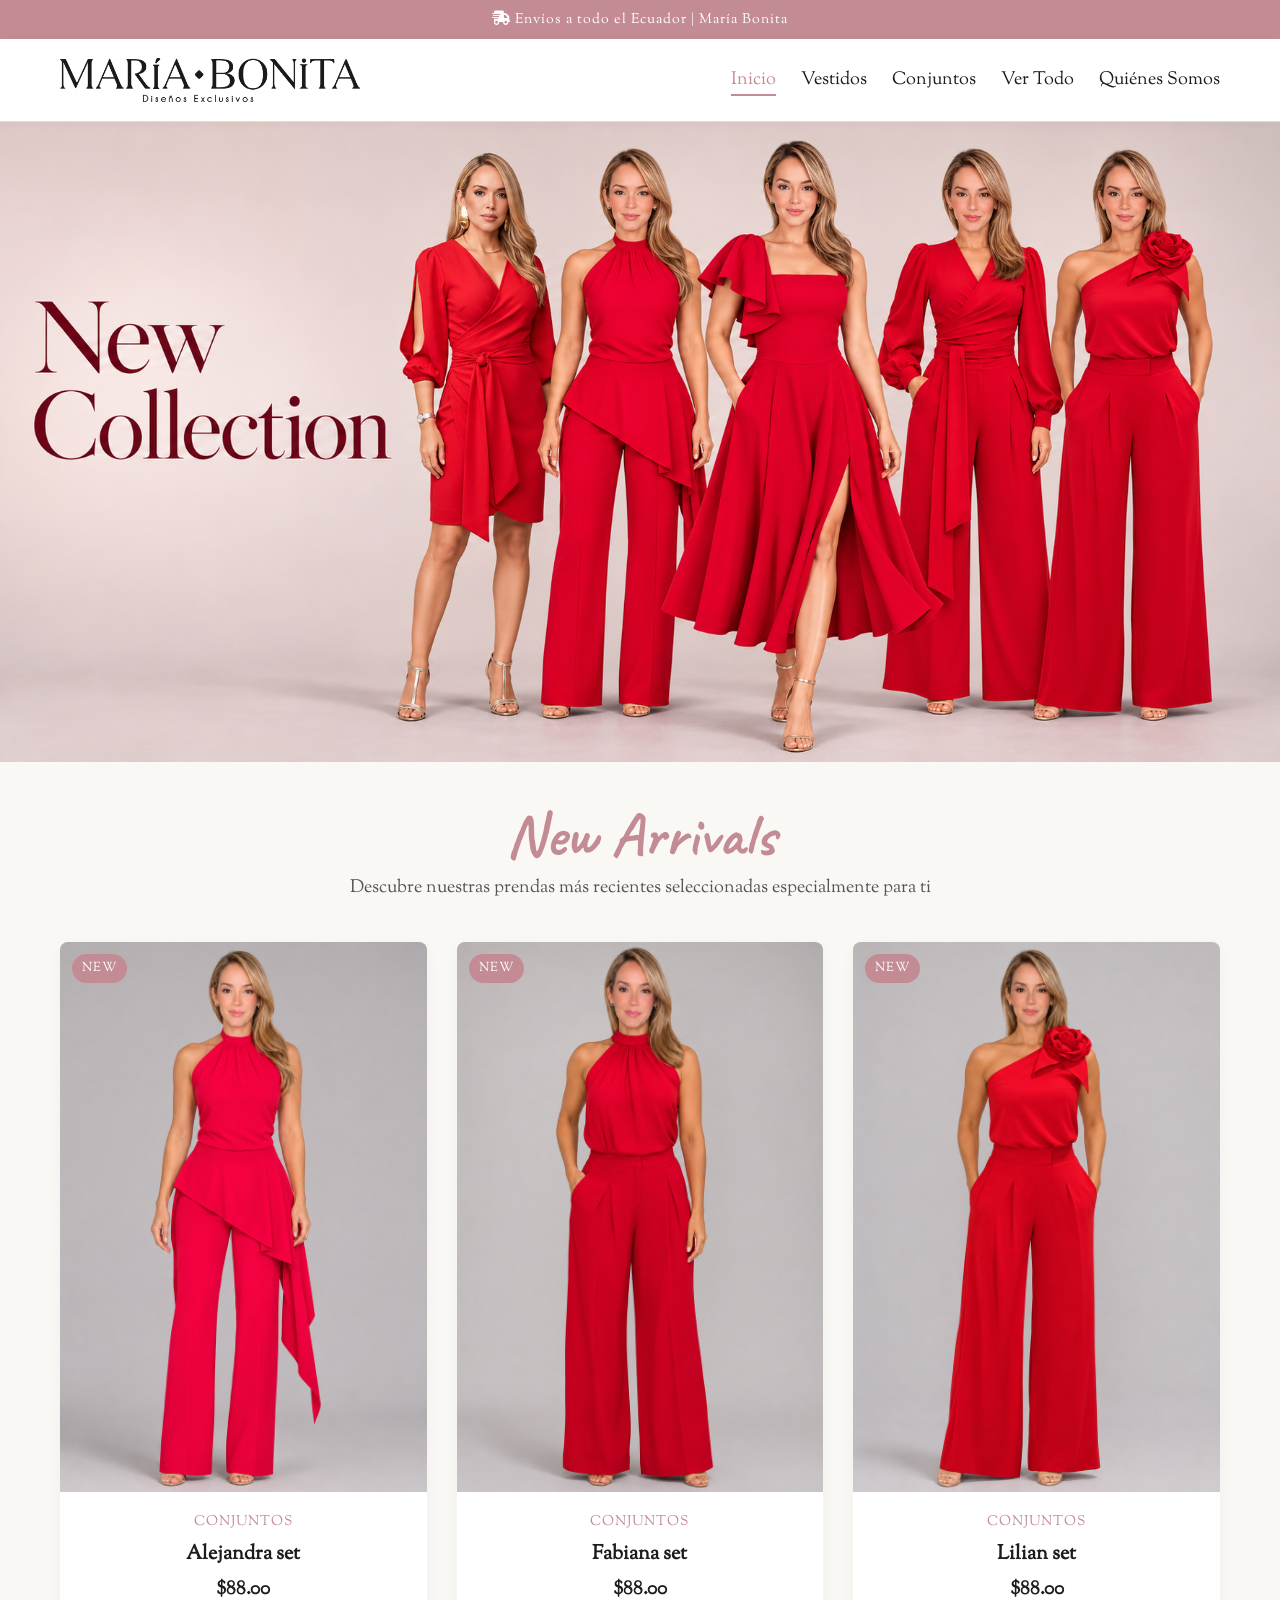
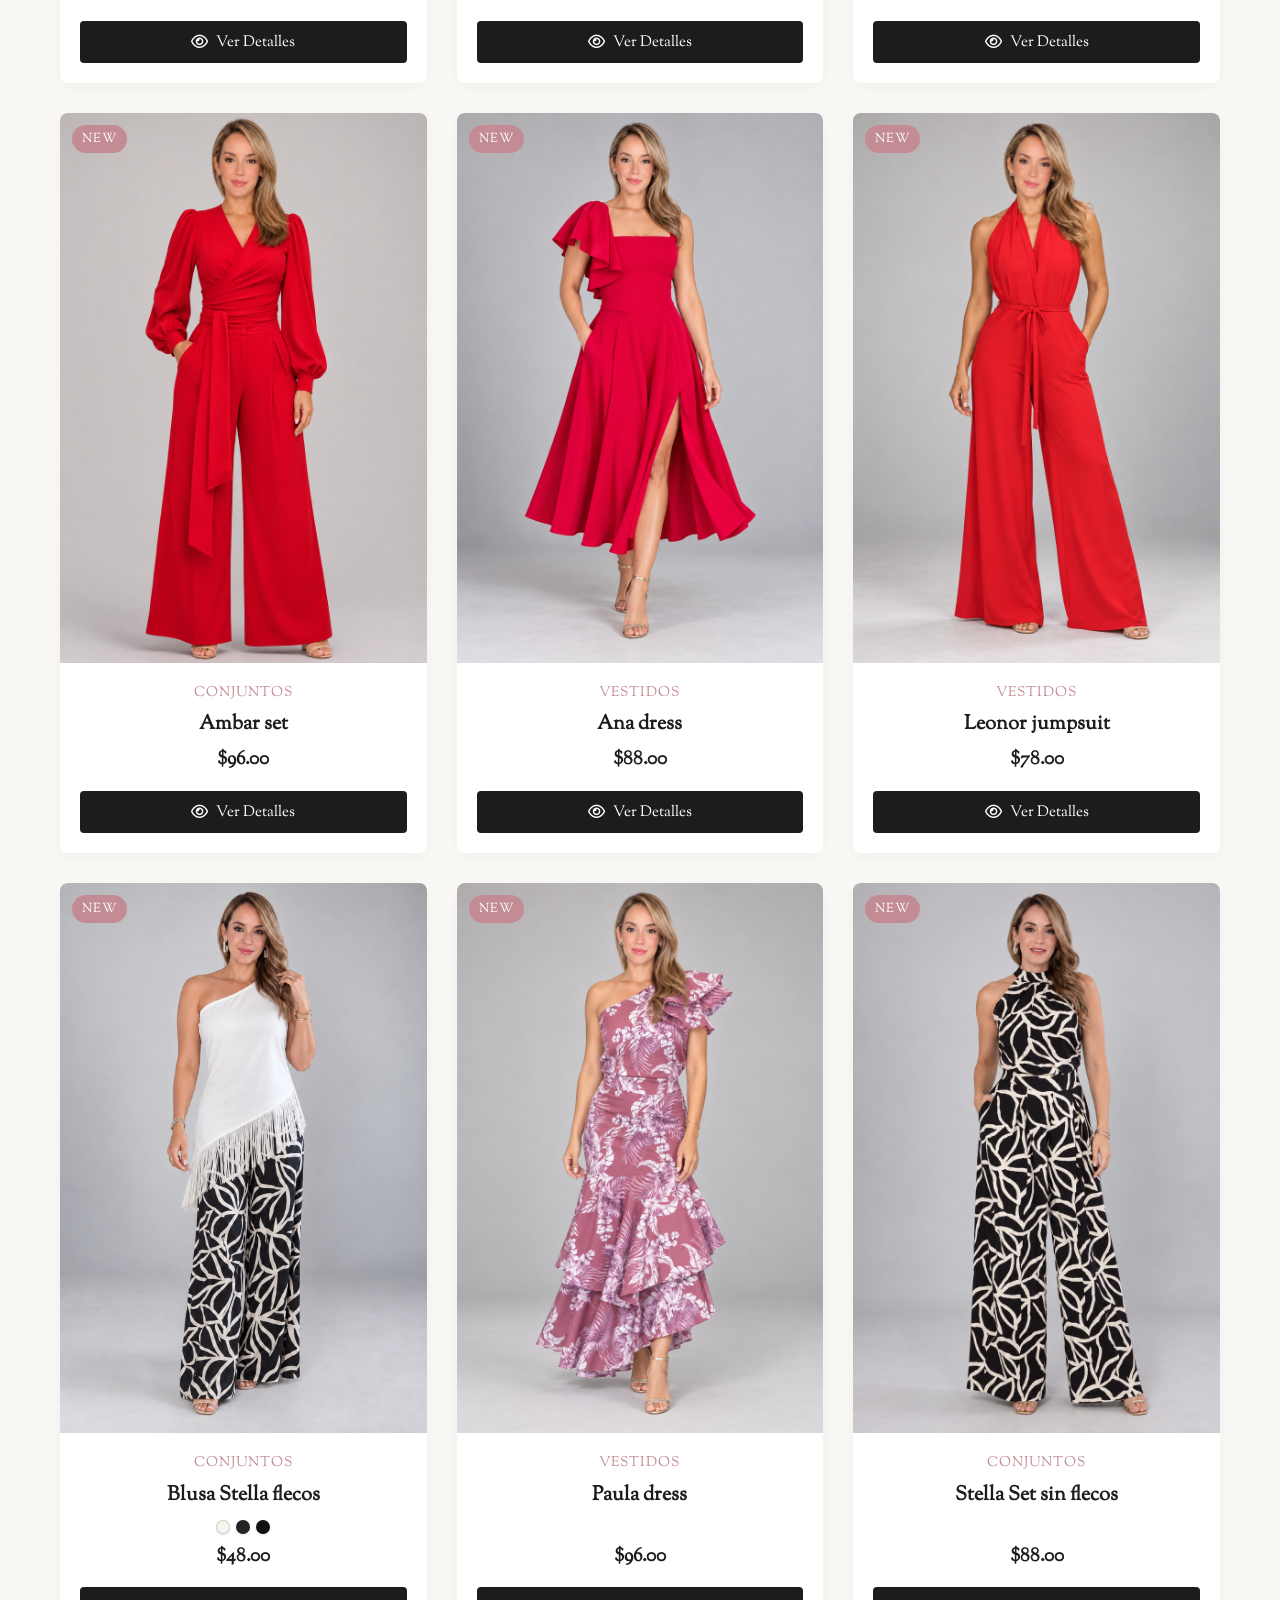
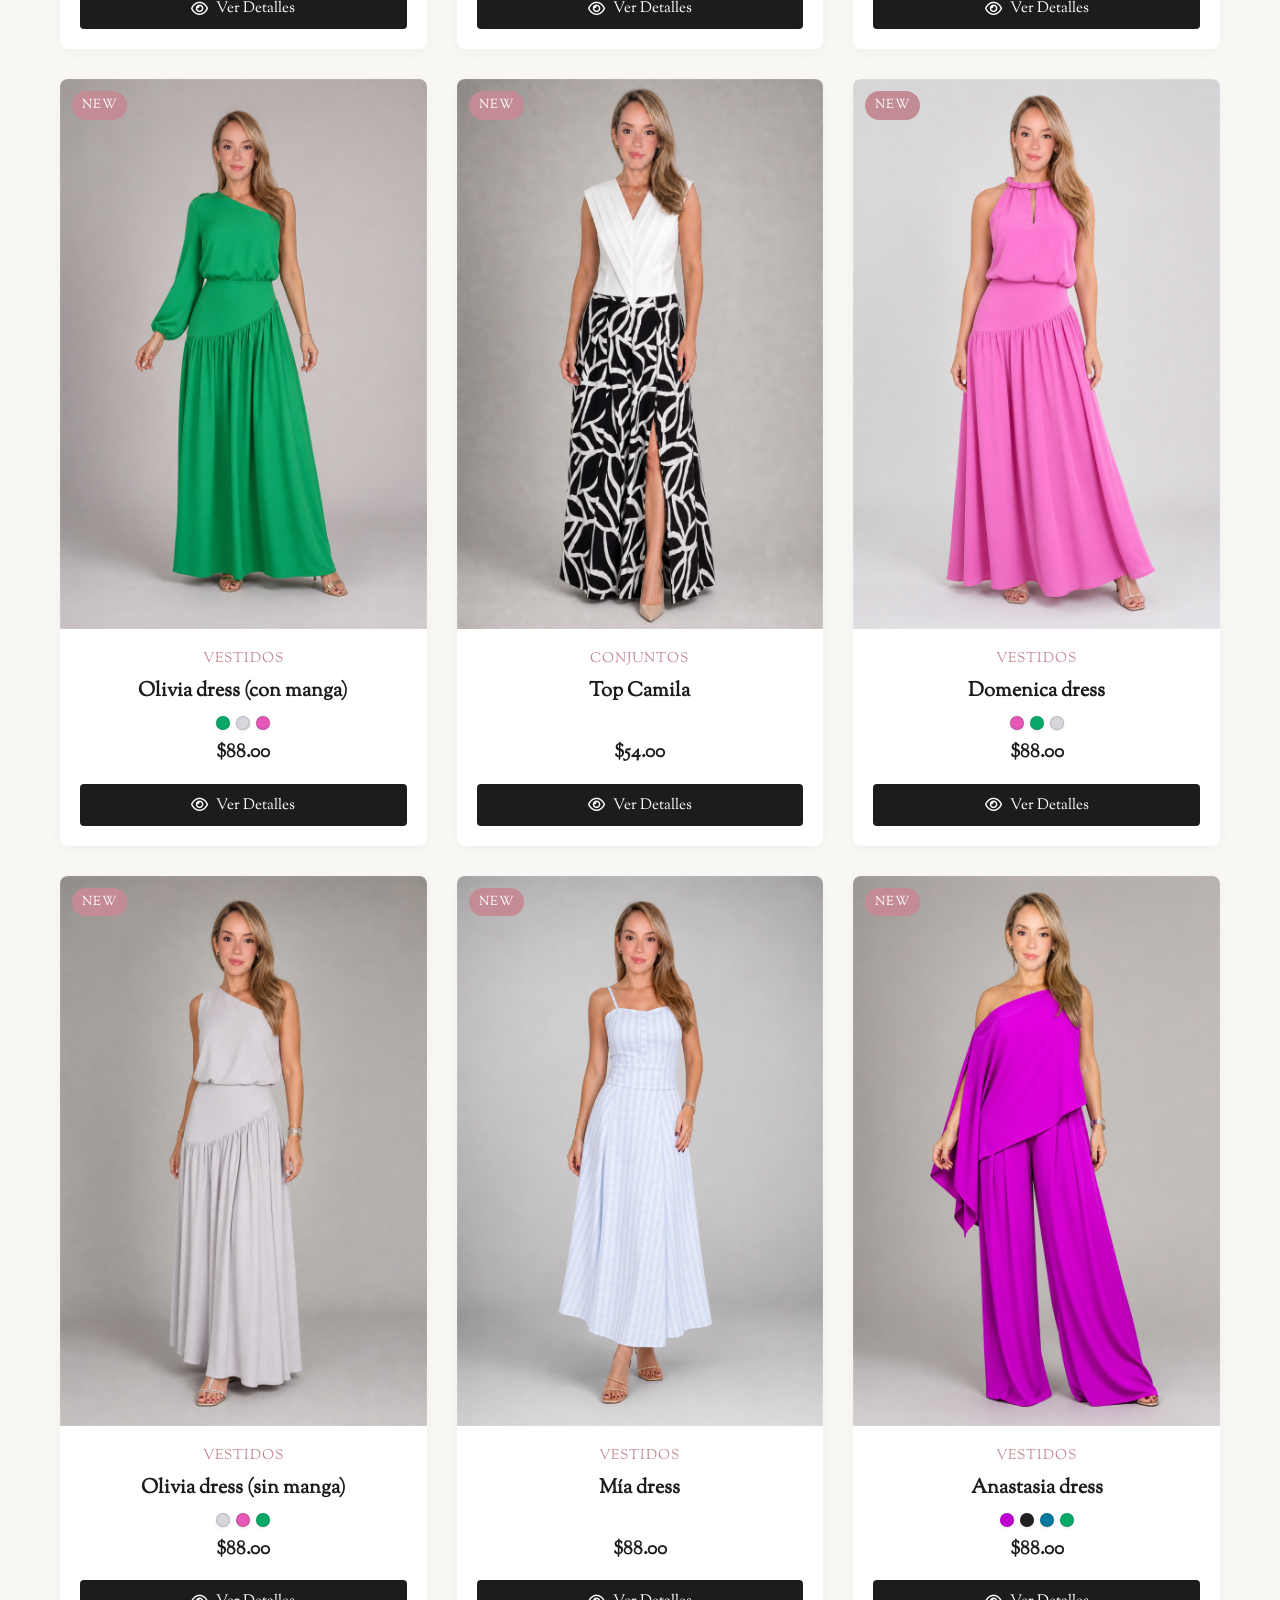
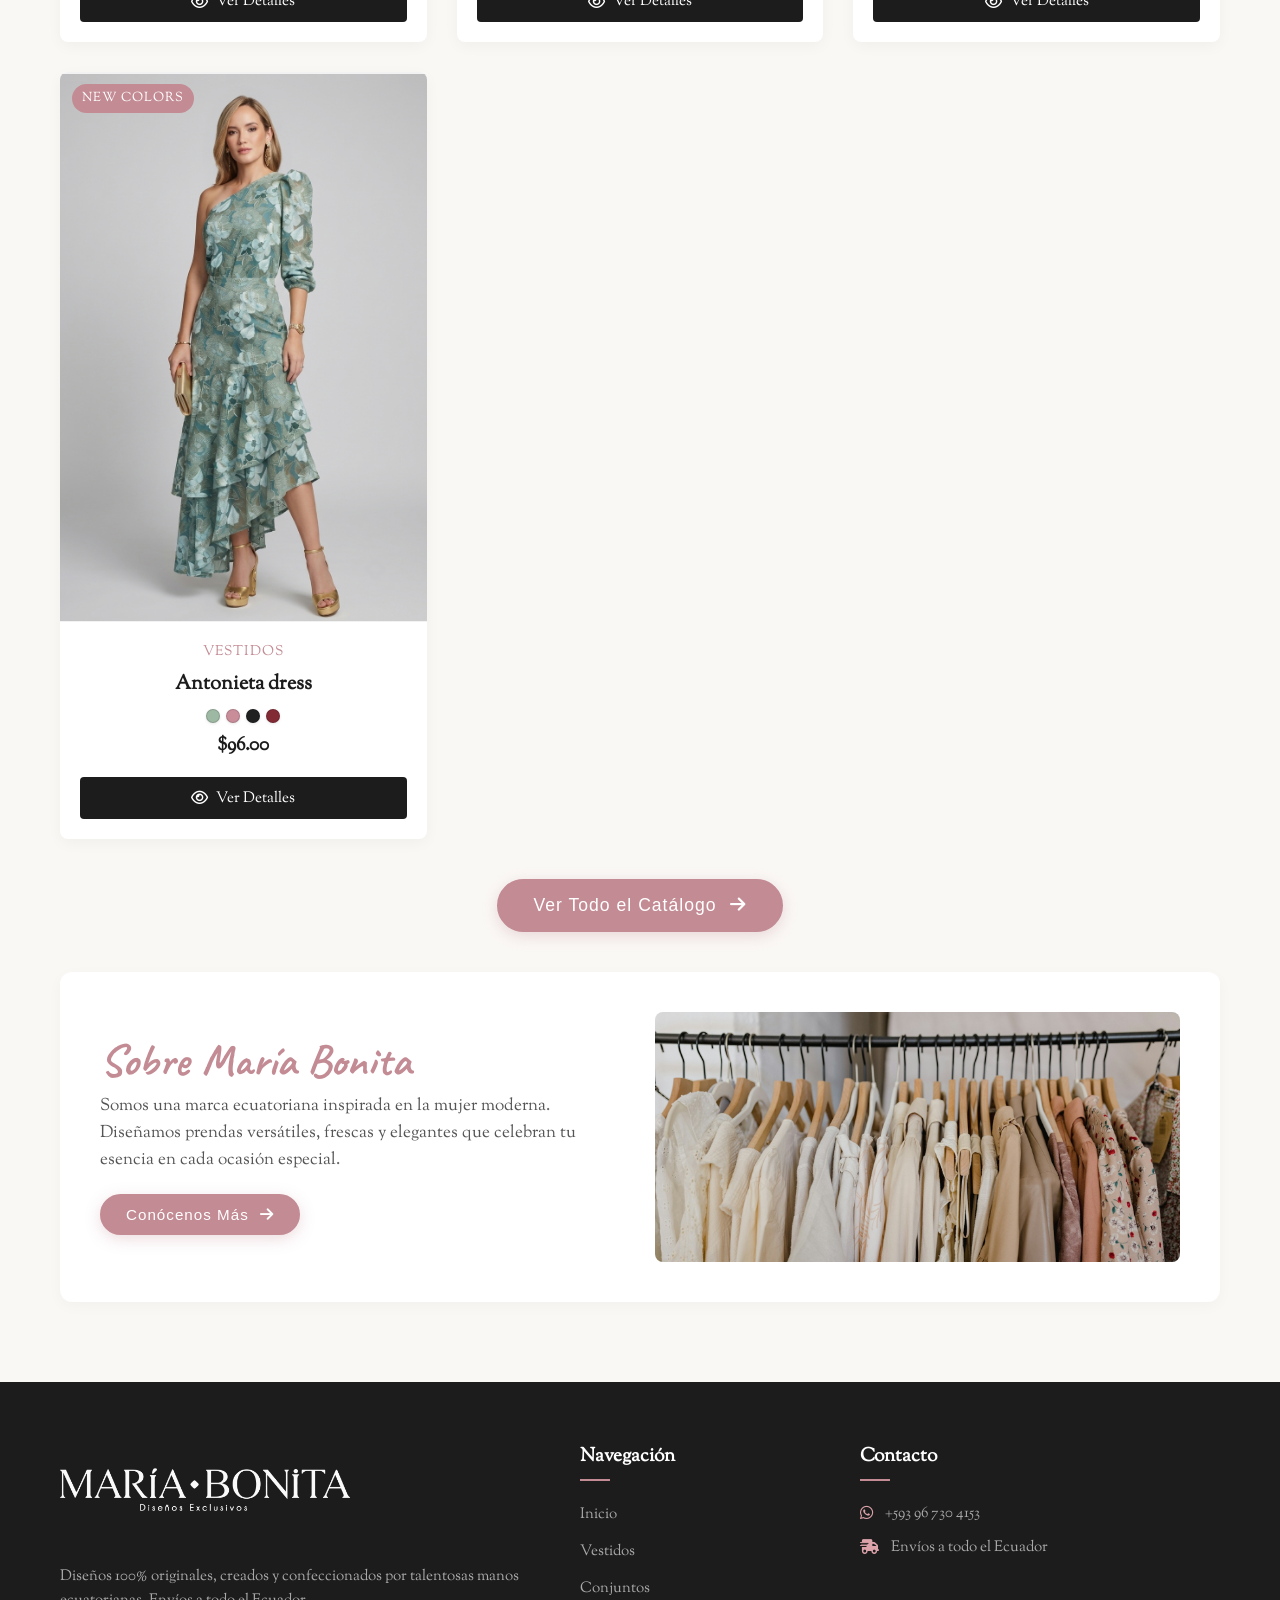
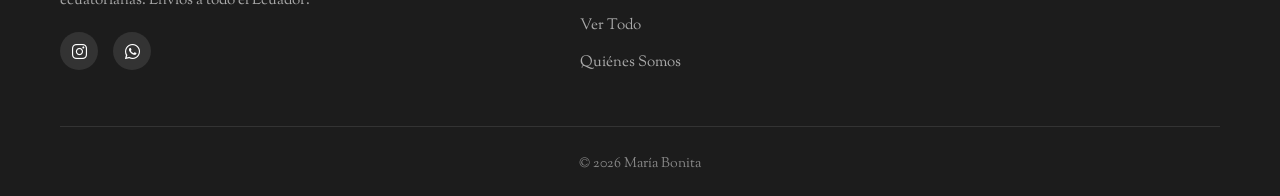
==== commit 93505515: "Actualiza banner y orden de New Arrivals" ====
--- a/index.html
+++ b/index.html
@@ -220,11 +220,18 @@
        =================================================== */
     .hero-container {
       width: 100%;
-      height: 450px;
+      height: min(50vw, 650px);
+      min-height: 450px;
       overflow: hidden;
       margin-bottom: 40px;
       background-color: #f4ece7;
       position: relative;
+    }
+
+    .hero-container picture {
+      display: block;
+      width: 100%;
+      height: 100%;
     }
 
     .hero-img {
@@ -827,12 +834,14 @@
 
     @media (max-width: 768px) {
       .hero-container {
-        height: clamp(260px, 72vw, 340px);
+        height: auto;
+        min-height: 0;
+        aspect-ratio: 4 / 5;
         margin-bottom: 30px;
       }
 
       .hero-img {
-        object-position: left center;
+        object-position: center;
       }
 
       .logo {
@@ -988,7 +997,10 @@
     
     <!-- BANNER PRINCIPAL DE LA NUEVA COLECCIÓN -->
     <div class="hero-container">
-      <img src="Imagenes/banner.png" alt="Nueva colección de María Bonita" id="hero-banner" class="hero-img" fetchpriority="high">
+      <picture>
+        <source media="(max-width: 768px)" srcset="Imagenes/banner-new-collection-mobile.png">
+        <img src="Imagenes/banner-new-collection-desktop.png" alt="New Collection de María Bonita" id="hero-banner" class="hero-img" fetchpriority="high">
+      </picture>
     </div>
 
     <div class="container">
@@ -1304,7 +1316,7 @@
         precio: 88.00,
         imagen: "Imagenes/Mía dress.png",
         esNewArrival: true,
-        ordenNew: 12,
+        ordenNew: 14,
         descripcion: "",
         reel: "https://www.instagram.com/reel/DbJgmPaRbrX",
         colores: []
@@ -1456,7 +1468,7 @@
         precio: 96.00,
         imagen: "Imagenes/Antonieta dress verde.png",
         esNewArrival: true,
-        ordenNew: 14,
+        ordenNew: 16,
         etiquetaNew: "New Colors",
         descripcion: "Vestido precioso de dos piezas con corte asimétrico de un hombro, manga larga y falda forrada de corte asimétrico con dos vuelos que le dan cuerpo y movimiento.\n\nIdeal para matrimonios de día o tarde-noche, fiestas y eventos.",
         reel: "https://www.instagram.com/reel/DQptmQlDoqY",
@@ -1546,7 +1558,7 @@
         precio: 54.00,
         imagen: "Imagenes/Top Camila.png",
         esNewArrival: true,
-        ordenNew: 8,
+        ordenNew: 11,
         descripcion: "",
         reel: "https://www.instagram.com/reel/DbCJ6ieuKJM",
         colores: []
@@ -1558,7 +1570,7 @@
         precio: 88.00,
         imagen: "Imagenes/Olivia dress (sin manga) gris.png",
         esNewArrival: true,
-        ordenNew: 11,
+        ordenNew: 13,
         descripcion: "",
         reel: "https://www.instagram.com/reel/DbJgmPaRbrX",
         colores: [
@@ -1574,7 +1586,7 @@
         precio: 88.00,
         imagen: "Imagenes/Domenica dress rosado.png",
         esNewArrival: true,
-        ordenNew: 9,
+        ordenNew: 12,
         descripcion: "",
         reel: "https://www.instagram.com/reel/DbJgmPaRbrX",
         colores: [
@@ -1590,7 +1602,7 @@
         precio: 88.00,
         imagen: "Imagenes/Olivia dress (con manga) verde.png",
         esNewArrival: true,
-        ordenNew: 6,
+        ordenNew: 10,
         descripcion: "",
         reel: "https://www.instagram.com/reel/DbWulmXuvMZ",
         colores: [
@@ -1606,7 +1618,7 @@
         precio: 88.00,
         imagen: "Imagenes/Anastasia dress lila.png",
         esNewArrival: true,
-        ordenNew: 13,
+        ordenNew: 15,
         descripcion: "",
         reel: "https://www.instagram.com/reel/DbJgmPaRbrX",
         colores: [
@@ -1651,7 +1663,7 @@
         precio: 48.00,
         imagen: "Imagenes/Blusa Stella flecos blanco.png?v=20260917-2",
         esNewArrival: true,
-        ordenNew: 2,
+        ordenNew: 7,
         descripcion: "",
         reel: "https://www.instagram.com/reel/DdKLfhBxAwn",
         colores: [
@@ -1667,7 +1679,7 @@
         precio: 88.00,
         imagen: "Imagenes/Stella Set sin flecos.png",
         esNewArrival: true,
-        ordenNew: 5,
+        ordenNew: 9,
         descripcion: "",
         reel: "https://www.instagram.com/reel/DdFVsM-ufj3",
         colores: []
@@ -1679,7 +1691,7 @@
         precio: 96.00,
         imagen: "Imagenes/Paula dress.png",
         esNewArrival: true,
-        ordenNew: 3,
+        ordenNew: 8,
         descripcion: "",
         reel: "https://www.instagram.com/reel/DdPr21QObdc",
         colores: []
@@ -1726,7 +1738,8 @@
         categoria: "vestidos",
         precio: 88.00,
         imagen: "Imagenes/Ana dress.png",
-        esNewArrival: false,
+        esNewArrival: true,
+        ordenNew: 5,
         descripcion: "",
         reel: "https://www.instagram.com/reel/DRvKqqvjp7j",
         colores: []
@@ -1748,7 +1761,8 @@
         categoria: "vestidos",
         precio: 78.00,
         imagen: "Imagenes/Leonor jumpsuit.png",
-        esNewArrival: false,
+        esNewArrival: true,
+        ordenNew: 6,
         descripcion: "",
         reel: "https://www.instagram.com/reel/C9I0VXuxbtn",
         colores: []
@@ -1809,7 +1823,7 @@
         precio: 88.00,
         imagen: "Imagenes/Fabiana set.png",
         esNewArrival: true,
-        ordenNew: 4,
+        ordenNew: 2,
         descripcion: "",
         reel: "https://www.instagram.com/reel/C0mzllBROA6",
         colores: []
@@ -1821,7 +1835,7 @@
         precio: 88.00,
         imagen: "Imagenes/Lilian set.png",
         esNewArrival: true,
-        ordenNew: 7,
+        ordenNew: 3,
         descripcion: "",
         reel: "https://www.instagram.com/reel/C0mzllBROA6",
         colores: []
@@ -1833,7 +1847,7 @@
         precio: 96.00,
         imagen: "Imagenes/Ambar set.png",
         esNewArrival: true,
-        ordenNew: 10,
+        ordenNew: 4,
         descripcion: "",
         reel: "https://www.instagram.com/reel/C0mzllBROA6",
         colores: []
